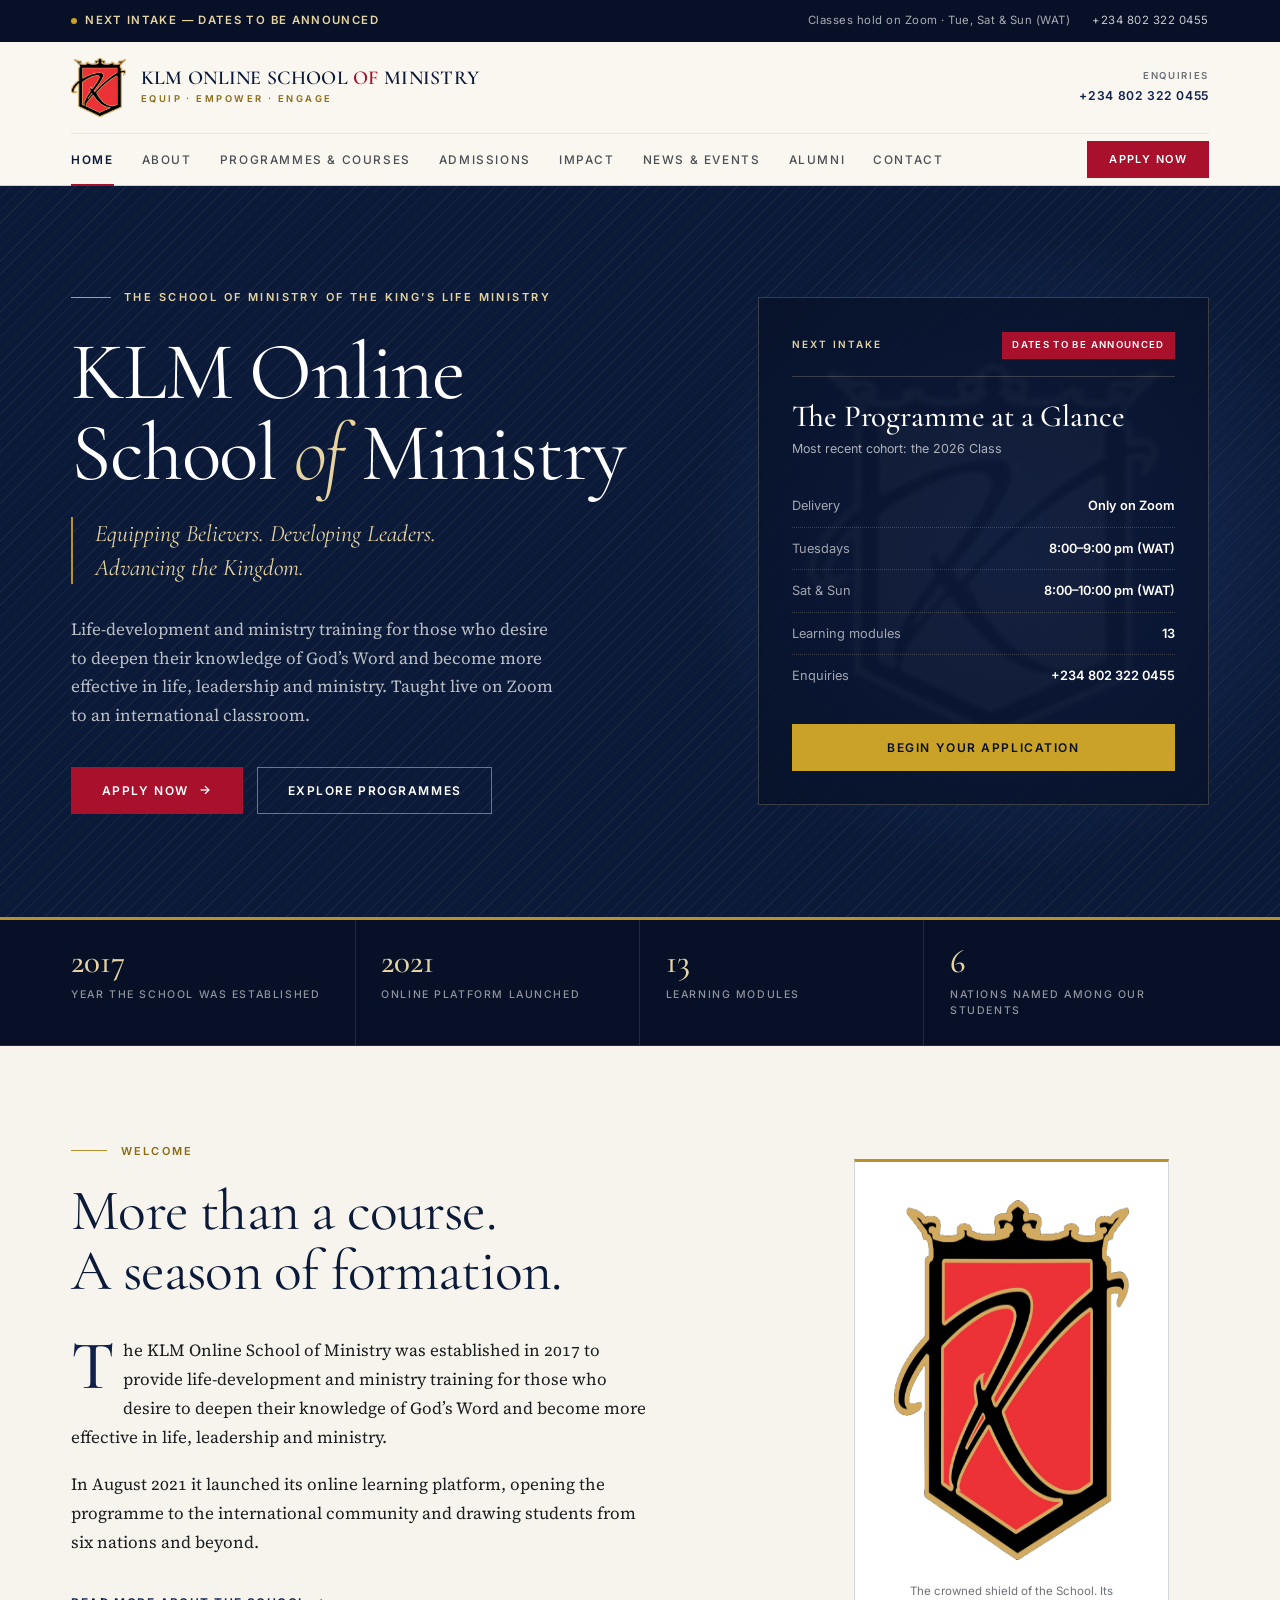
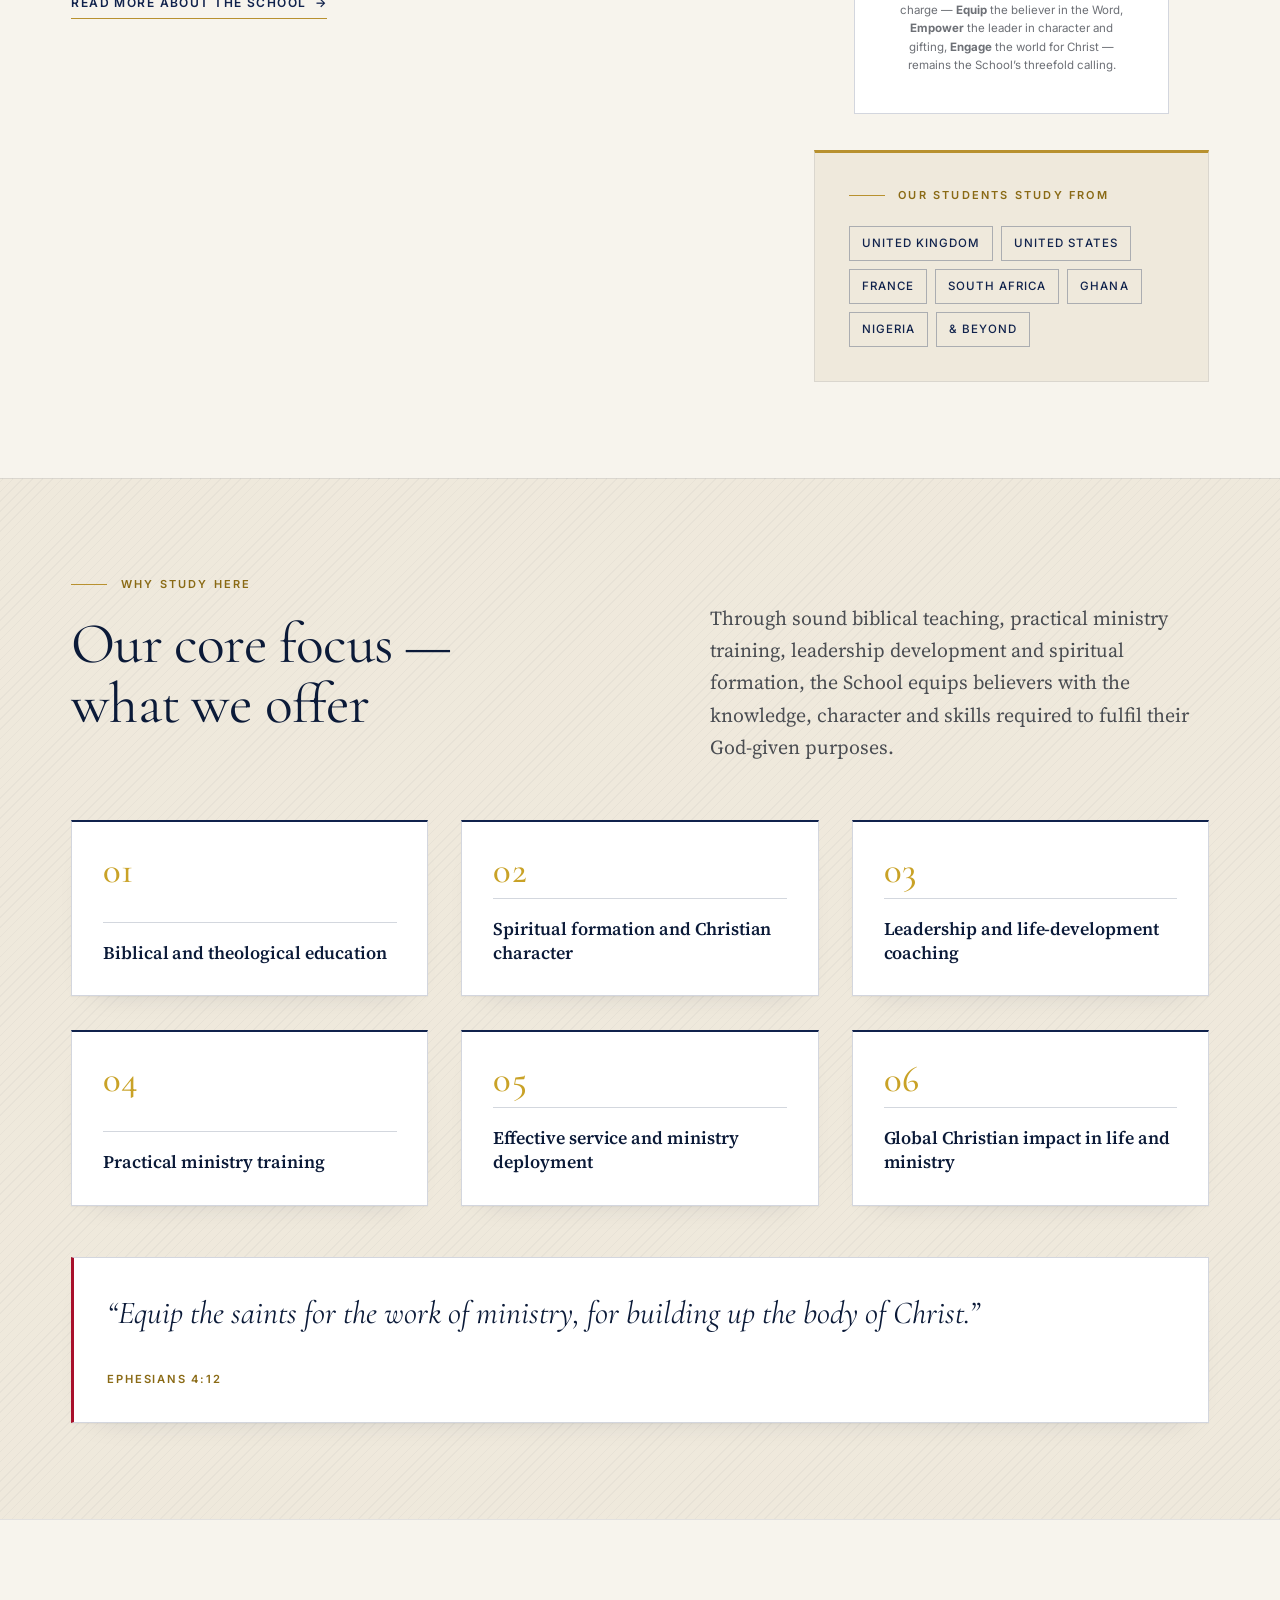
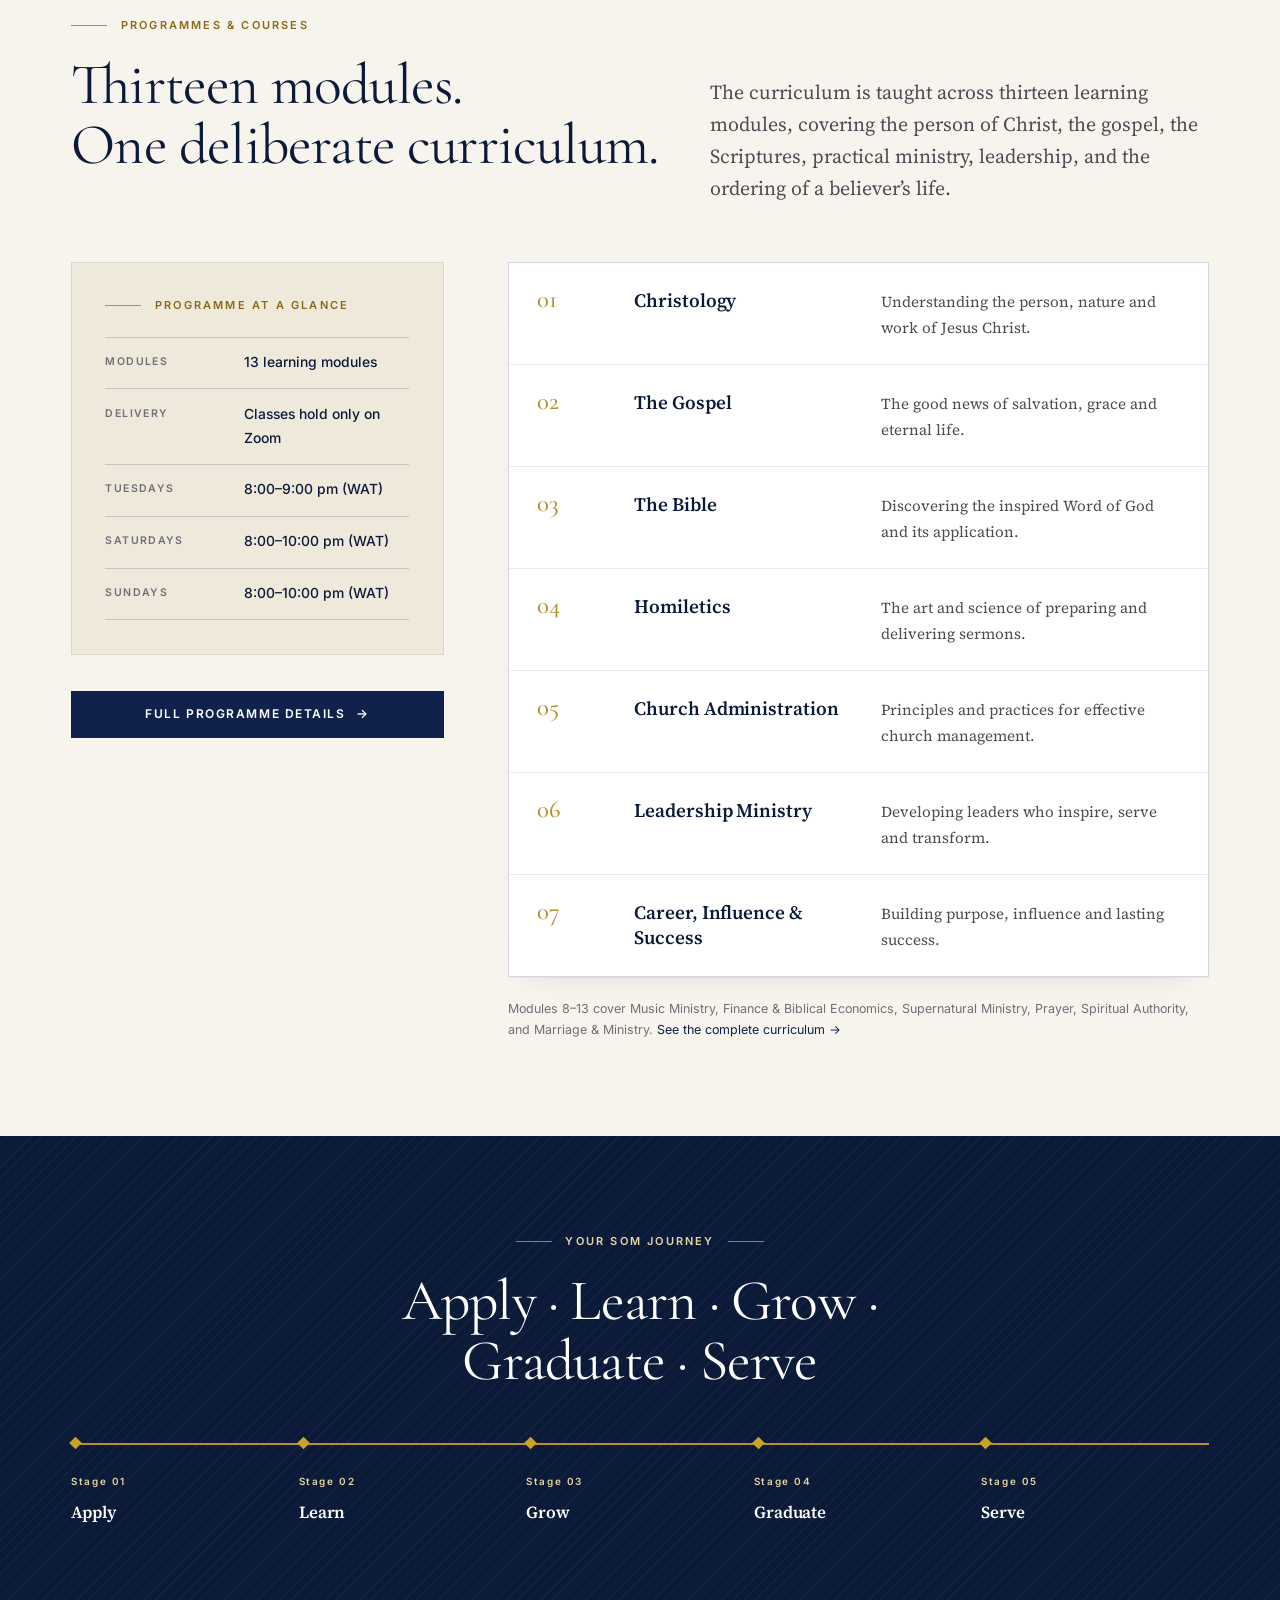
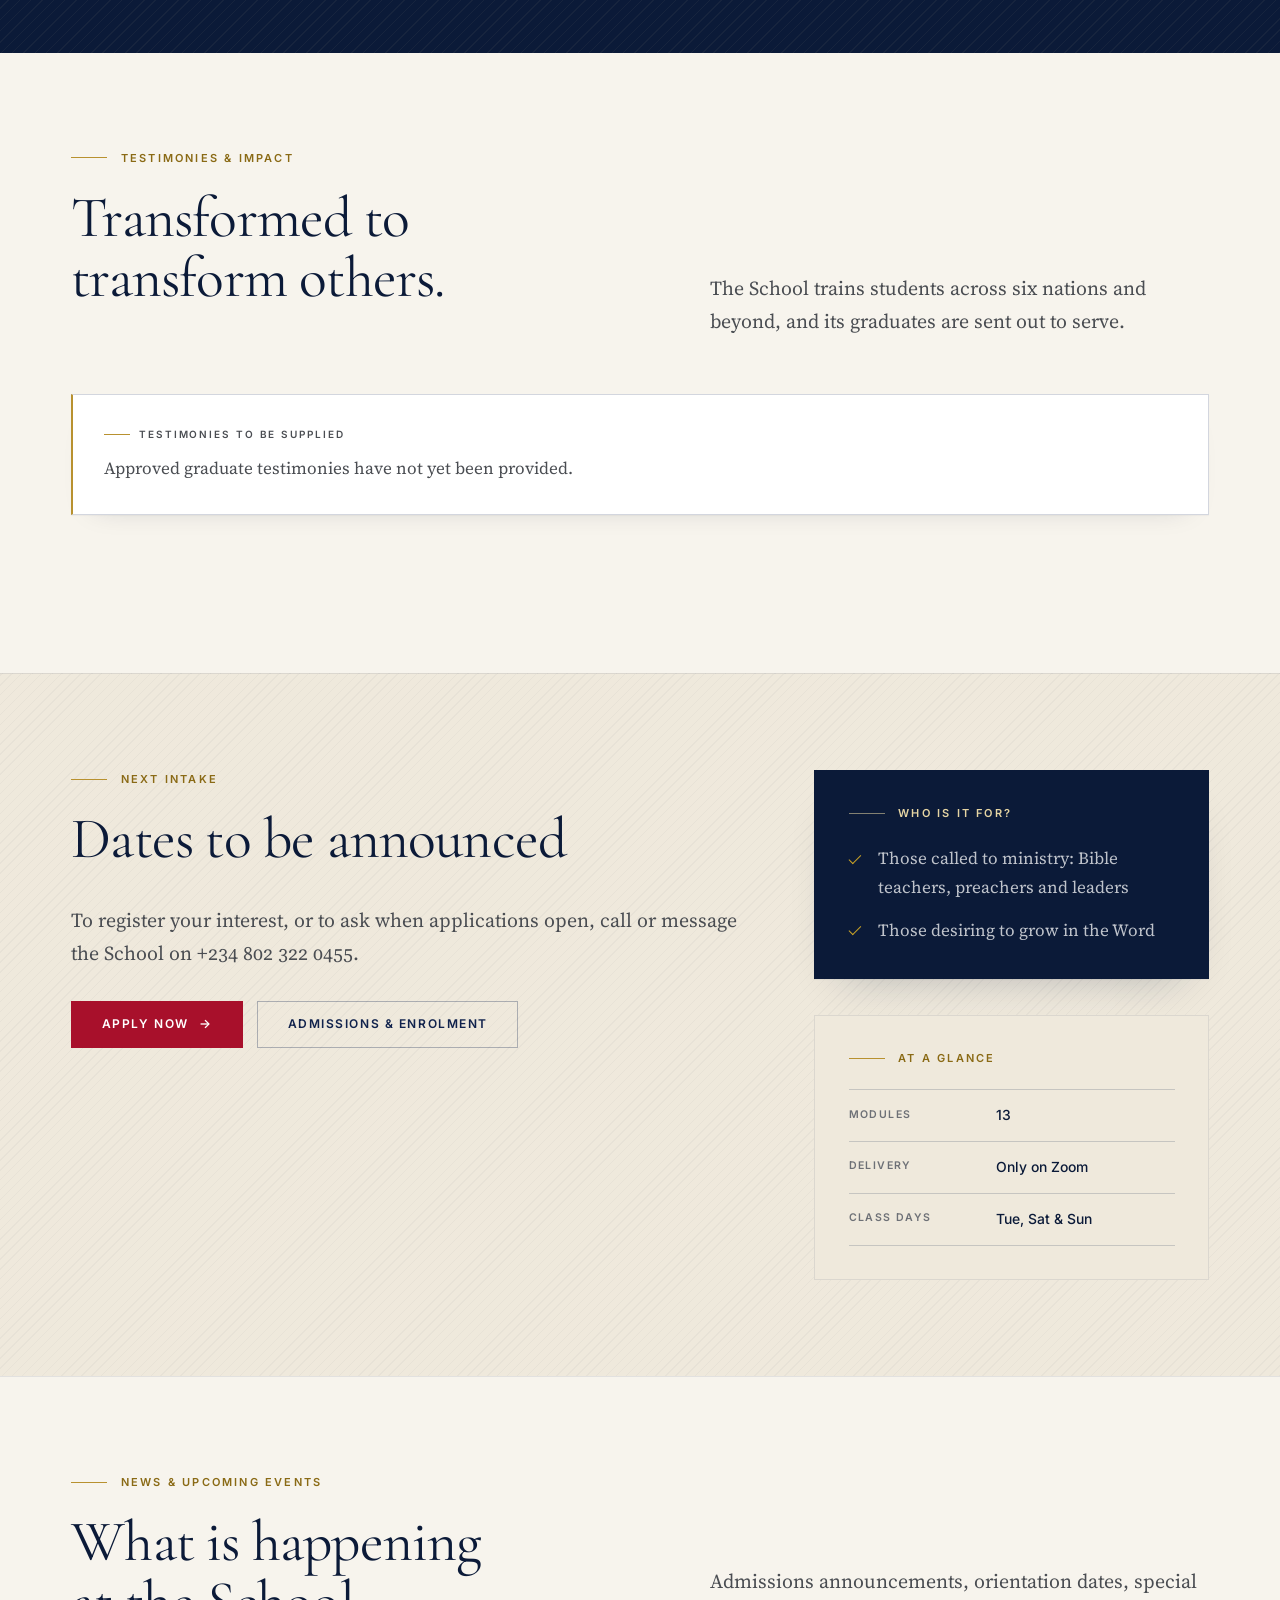
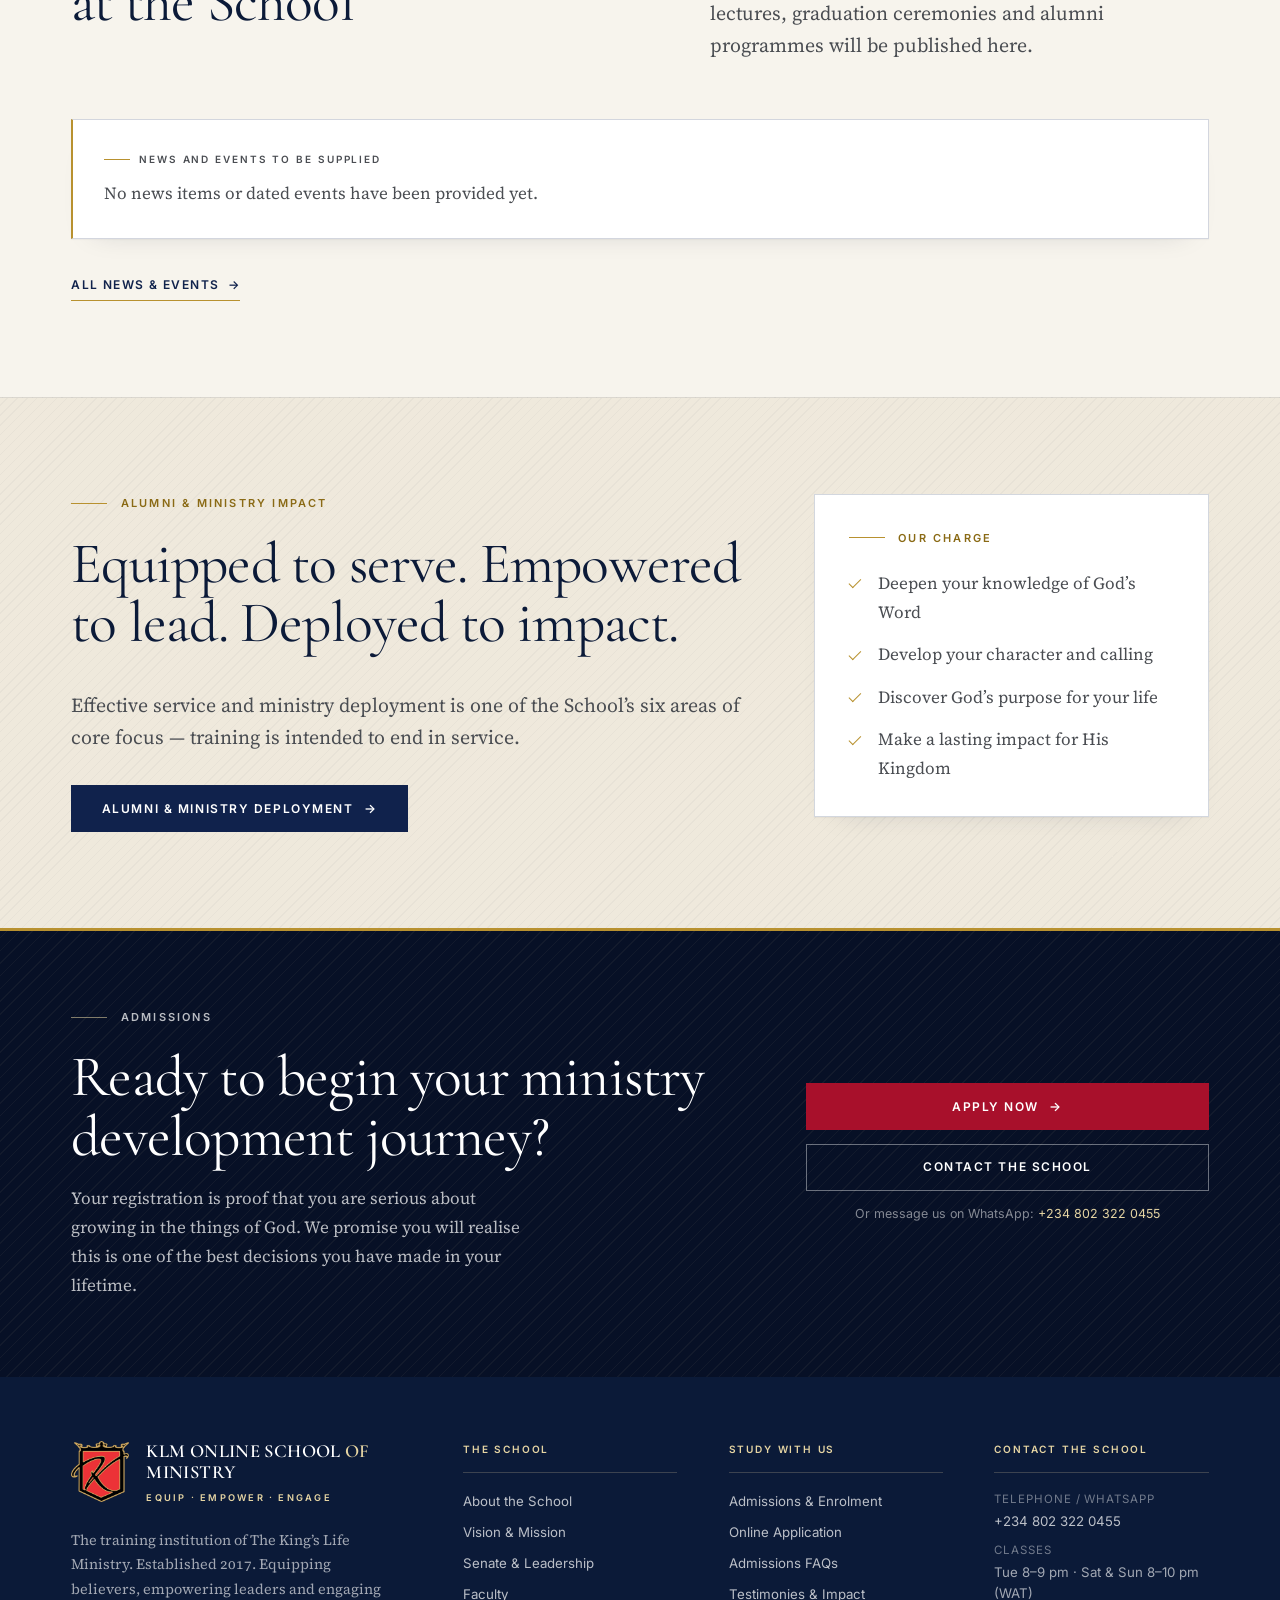
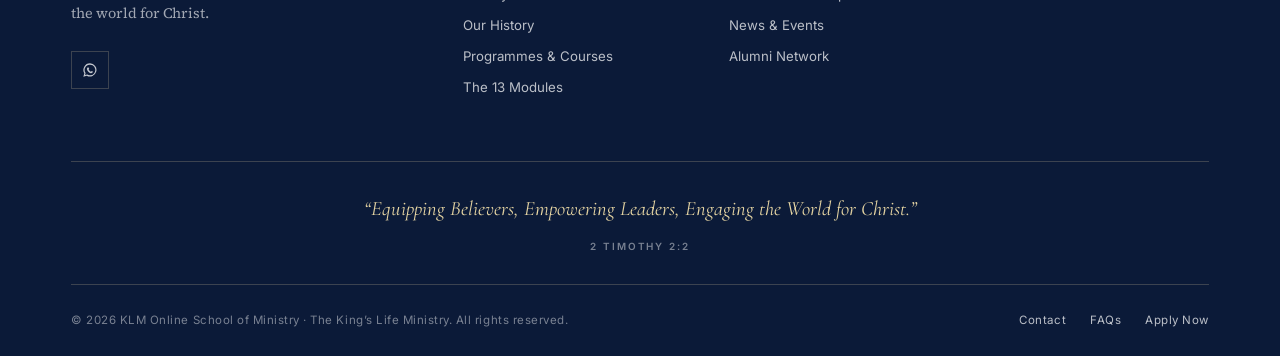
==== index.html @ d1d367b7 "Initial commit of the KLM Online School of Ministry website." ====
<!DOCTYPE html>
<html lang="en" class="no-js">
<head>
<meta charset="utf-8">
<meta name="viewport" content="width=device-width, initial-scale=1">
<title>KLM Online School of Ministry | Equipping Believers. Developing Leaders. Advancing the Kingdom.</title>
<meta name="description" content="The KLM Online School of Ministry was established in 2017 to provide life-development and ministry training for individuals who desire to deepen their knowledge of God's Word and become more effective in life, leadership and ministry. Classes hold only on Zoom.">
<meta name="theme-color" content="#0b1a38">
<link rel="canonical" href="https://onlineschoolofministry.org/">
<meta property="og:type" content="website">
<meta property="og:title" content="KLM Online School of Ministry">
<meta property="og:description" content="Equipping Believers. Developing Leaders. Advancing the Kingdom. Established 2017. Equip &bull; Empower &bull; Engage.">
<meta property="og:image" content="assets/img/crest.png">
<link rel="icon" type="image/png" href="assets/img/crest.png">
<link rel="apple-touch-icon" href="assets/img/crest.png">
<link rel="preconnect" href="https://fonts.googleapis.com">
<link rel="preconnect" href="https://fonts.gstatic.com" crossorigin>
<link href="https://fonts.googleapis.com/css2?family=Cormorant+Garamond:ital,wght@0,400;0,500;0,600;1,300;1,400&family=Inter:wght@400;500;600&family=Source+Serif+4:ital,opsz,wght@0,8..60,300..600;1,8..60,300..600&display=swap" rel="stylesheet">
<link rel="stylesheet" href="assets/css/main.css">
<script type="application/ld+json">
{
  "@context": "https://schema.org",
  "@type": "EducationalOrganization",
  "name": "KLM Online School of Ministry",
  "alternateName": "KLM SOM",
  "foundingDate": "2017",
  "slogan": "Equip \u2022 Empower \u2022 Engage",
  "url": "https://onlineschoolofministry.org/",
  "logo": "https://onlineschoolofministry.org/assets/img/crest.png",
  "parentOrganization": {
    "@type": "Church",
    "name": "The King's Life Ministry"
  },
  "telephone": "+234-802-322-0455",
  "areaServed": ["Nigeria", "United Kingdom", "United States", "France", "South Africa", "Ghana"]
}
</script>
</head>
<body>
<a class="skip-link" href="#main">Skip to main content</a>

<!-- ============================ UTILITY BAR ============================ -->
<div class="utility">
  <div class="shell utility__inner">
    <p class="utility__flag" style="margin:0"><span class="utility__dot" aria-hidden="true"></span> Next intake &mdash; dates to be announced</p>
    <ul class="utility__list utility__list--secondary">
      <li>Classes hold on Zoom &middot; Tue, Sat &amp; Sun (WAT)</li>
      <li><a href="tel:+2348023220455">+234 802 322 0455</a></li>
    </ul>
  </div>
</div>

<!-- ============================== MASTHEAD ============================== -->
<header class="masthead" data-masthead>
  <div class="shell">
    <div class="masthead__top">
      <a class="wordmark" href="index.html">
        <img class="wordmark__crest" src="assets/img/crest.png" alt="Crest of the KLM Online School of Ministry" width="220" height="236">
        <span class="wordmark__text">
          <span class="wordmark__name">KLM Online School <em>of</em> Ministry</span>
          <span class="wordmark__sub">Equip &middot; Empower &middot; Engage</span>
        </span>
      </a>
      <div class="masthead__actions">
        <p class="masthead__phone" style="margin:0">
          <span>Enquiries</span>
          <strong>+234 802 322 0455</strong>
        </p>
        <button class="burger" type="button" data-burger aria-expanded="false" aria-controls="primary-nav" aria-label="Open main menu"><span></span></button>
      </div>
    </div>
    <nav class="nav" id="primary-nav" data-nav aria-label="Main">
      <ul class="nav__list">
        <li><a class="nav__link" href="index.html" aria-current="page">Home</a></li>
        <li><a class="nav__link" href="about.html">About</a></li>
        <li><a class="nav__link" href="programmes.html">Programmes &amp; Courses</a></li>
        <li><a class="nav__link" href="admissions.html">Admissions</a></li>
        <li><a class="nav__link" href="impact.html">Impact</a></li>
        <li><a class="nav__link" href="news.html">News &amp; Events</a></li>
        <li><a class="nav__link" href="alumni.html">Alumni</a></li>
        <li><a class="nav__link" href="contact.html">Contact</a></li>
        <li class="nav__spacer nav__cta"><a class="btn btn--primary btn--sm" href="admissions.html#apply">Apply Now</a></li>
      </ul>
    </nav>
  </div>
</header>

<main id="main">

  <!-- ================================ HERO ================================ -->
  <section class="hero">
    <div class="shell hero__inner">
      <div>
        <p class="hero__kicker">The School of Ministry of The King&rsquo;s Life Ministry</p>
        <h1 class="display-xl">KLM Online<br>School <em>of</em> Ministry</h1>
        <p class="hero__tagline">Equipping Believers. Developing Leaders.<br>Advancing the Kingdom.</p>
        <p class="hero__body">Life-development and ministry training for those who desire to deepen their knowledge of God&rsquo;s Word and become more effective in life, leadership and ministry. Taught live on Zoom to an international classroom.</p>
        <div class="btn-row">
          <a class="btn btn--primary" href="admissions.html#apply">Apply Now <span class="btn__arrow" aria-hidden="true">&rarr;</span></a>
          <a class="btn btn--ghost-light" href="programmes.html">Explore Programmes</a>
        </div>
      </div>

      <aside class="hero__aside">
        <img class="hero__crest" src="assets/img/crest.png" alt="" aria-hidden="true">
        <div class="cohort-card">
          <div class="cohort-card__head">
            <span class="cohort-card__label">Next Intake</span>
            <span class="cohort-card__status">Dates To Be Announced</span>
          </div>
          <h2>The Programme at a Glance</h2>
          <p class="cohort-card__meta">Most recent cohort: the 2026 Class</p>
          <div class="cohort-card__rows">
            <div class="cohort-card__row"><span>Delivery</span><strong>Only on Zoom</strong></div>
            <div class="cohort-card__row"><span>Tuesdays</span><strong>8:00&ndash;9:00 pm (WAT)</strong></div>
            <div class="cohort-card__row"><span>Sat &amp; Sun</span><strong>8:00&ndash;10:00 pm (WAT)</strong></div>
            <div class="cohort-card__row"><span>Learning modules</span><strong>13</strong></div>
            <div class="cohort-card__row"><span>Enquiries</span><strong>+234 802 322 0455</strong></div>
          </div>
          <a class="btn btn--gold btn--wide" href="admissions.html#apply">Begin Your Application</a>
        </div>
      </aside>
    </div>
  </section>

  <!-- ============================= FACT STRIP ============================= -->
  <div class="factstrip">
    <div class="shell factstrip__inner">
      <div class="factstrip__item">
        <span class="factstrip__num">2017</span>
        <span class="factstrip__label">Year the School was established</span>
      </div>
      <div class="factstrip__item">
        <span class="factstrip__num">2021</span>
        <span class="factstrip__label">Online platform launched</span>
      </div>
      <div class="factstrip__item">
        <span class="factstrip__num">13</span>
        <span class="factstrip__label">Learning modules</span>
      </div>
      <div class="factstrip__item">
        <span class="factstrip__num">6</span>
        <span class="factstrip__label">Nations named among our students</span>
      </div>
    </div>
  </div>

  <!-- =============================== WELCOME =============================== -->
  <section class="section section--paper">
    <div class="shell">
      <div class="grid grid--sidebar">
        <div class="reveal">
          <p class="eyebrow">Welcome</p>
          <h2 class="display-lg">More than a course.<br>A season of formation.</h2>
          <div class="prose stack" style="margin-top:1.75rem">
            <p class="dropcap">The KLM Online School of Ministry was established in 2017 to provide life-development and ministry training for those who desire to deepen their knowledge of God&rsquo;s Word and become more effective in life, leadership and ministry.</p>
            <p>In August 2021 it launched its online learning platform, opening the programme to the international community and drawing students from six nations and beyond.</p>
          </div>
          <div class="btn-row" style="margin-top:2.25rem">
            <a class="textlink" href="about.html">Read more about the School <span aria-hidden="true">&rarr;</span></a>
          </div>
        </div>

        <div class="stack-lg reveal" data-reveal-delay="120">
          <figure class="crest-plate">
            <img src="assets/img/crest.png" alt="Crest of the KLM Online School of Ministry: a crowned shield bearing a script letter K." width="336" height="360">
            <figcaption>The crowned shield of the School. Its charge &mdash; <strong>Equip</strong> the believer in the Word, <strong>Empower</strong> the leader in character and gifting, <strong>Engage</strong> the world for Christ &mdash; remains the School&rsquo;s threefold calling.</figcaption>
          </figure>

          <div class="panel panel--ivory panel--accent">
            <p class="eyebrow">Our Students Study From</p>
            <ul class="nations">
              <li>United Kingdom</li>
              <li>United States</li>
              <li>France</li>
              <li>South Africa</li>
              <li>Ghana</li>
              <li>Nigeria</li>
              <li>&amp; Beyond</li>
            </ul>
          </div>
        </div>
      </div>
    </div>
  </section>

  <!-- ================================= WHY ================================= -->
  <section class="section section--ivory-dark engraved">
    <div class="shell">
      <div class="section-head section-head--split reveal">
        <div>
          <p class="eyebrow">Why Study Here</p>
          <h2 class="display-lg">Our core focus &mdash;<br>what we offer</h2>
        </div>
        <p class="lede">Through sound biblical teaching, practical ministry training, leadership development and spiritual formation, the School equips believers with the knowledge, character and skills required to fulfil their God-given purposes.</p>
      </div>

      <div class="grid grid--3 reveal" data-reveal-delay="80">
        <article class="feature">
          <span class="feature__num">01</span>
          <h3>Biblical and theological education</h3>
        </article>
        <article class="feature">
          <span class="feature__num">02</span>
          <h3>Spiritual formation and Christian character</h3>
        </article>
        <article class="feature">
          <span class="feature__num">03</span>
          <h3>Leadership and life-development coaching</h3>
        </article>
        <article class="feature">
          <span class="feature__num">04</span>
          <h3>Practical ministry training</h3>
        </article>
        <article class="feature">
          <span class="feature__num">05</span>
          <h3>Effective service and ministry deployment</h3>
        </article>
        <article class="feature">
          <span class="feature__num">06</span>
          <h3>Global Christian impact in life and ministry</h3>
        </article>
      </div>

      <div class="panel panel--accent-ox reveal" style="margin-top:clamp(2.5rem,4vw,3.5rem)">
        <blockquote class="pullquote" style="border-left:0;padding-left:0">
          <p>&ldquo;Equip the saints for the work of ministry, for building up the body of Christ.&rdquo;</p>
          <footer>Ephesians 4:12</footer>
        </blockquote>
      </div>
    </div>
  </section>

  <!-- ============================== PROGRAMMES ============================== -->
  <section class="section section--paper">
    <div class="shell">
      <div class="section-head section-head--split reveal">
        <div>
          <p class="eyebrow">Programmes &amp; Courses</p>
          <h2 class="display-lg">Thirteen modules.<br>One deliberate curriculum.</h2>
        </div>
        <p class="lede">The curriculum is taught across thirteen learning modules, covering the person of Christ, the gospel, the Scriptures, practical ministry, leadership, and the ordering of a believer&rsquo;s life.</p>
      </div>

      <div class="grid grid--sidebar-left">
        <div class="stack-lg sticky-aside reveal">
          <div class="panel panel--ivory">
            <p class="eyebrow">Programme at a Glance</p>
            <dl class="deflist">
              <div><dt>Modules</dt><dd>13 learning modules</dd></div>
              <div><dt>Delivery</dt><dd>Classes hold only on Zoom</dd></div>
              <div><dt>Tuesdays</dt><dd>8:00&ndash;9:00 pm (WAT)</dd></div>
              <div><dt>Saturdays</dt><dd>8:00&ndash;10:00 pm (WAT)</dd></div>
              <div><dt>Sundays</dt><dd>8:00&ndash;10:00 pm (WAT)</dd></div>
            </dl>
          </div>
          <a class="btn btn--navy btn--wide" href="programmes.html">Full Programme Details <span class="btn__arrow" aria-hidden="true">&rarr;</span></a>
        </div>

        <div class="reveal" data-reveal-delay="100">
          <div class="module-list">
            <article class="module">
              <span class="module__num">01</span>
              <h3 class="module__title">Christology</h3>
              <p class="module__desc">Understanding the person, nature and work of Jesus Christ.</p>
            </article>
            <article class="module">
              <span class="module__num">02</span>
              <h3 class="module__title">The Gospel</h3>
              <p class="module__desc">The good news of salvation, grace and eternal life.</p>
            </article>
            <article class="module">
              <span class="module__num">03</span>
              <h3 class="module__title">The Bible</h3>
              <p class="module__desc">Discovering the inspired Word of God and its application.</p>
            </article>
            <article class="module">
              <span class="module__num">04</span>
              <h3 class="module__title">Homiletics</h3>
              <p class="module__desc">The art and science of preparing and delivering sermons.</p>
            </article>
            <article class="module">
              <span class="module__num">05</span>
              <h3 class="module__title">Church Administration</h3>
              <p class="module__desc">Principles and practices for effective church management.</p>
            </article>
            <article class="module">
              <span class="module__num">06</span>
              <h3 class="module__title">Leadership Ministry</h3>
              <p class="module__desc">Developing leaders who inspire, serve and transform.</p>
            </article>
            <article class="module">
              <span class="module__num">07</span>
              <h3 class="module__title">Career, Influence &amp; Success</h3>
              <p class="module__desc">Building purpose, influence and lasting success.</p>
            </article>
          </div>
          <p class="small-print" style="margin-top:1.35rem">Modules 8&ndash;13 cover Music Ministry, Finance &amp; Biblical Economics, Supernatural Ministry, Prayer, Spiritual Authority, and Marriage &amp; Ministry. <a href="programmes.html">See the complete curriculum &rarr;</a></p>
        </div>
      </div>
    </div>
  </section>

  <!-- =============================== JOURNEY =============================== -->
  <section class="section section--navy engraved--navy">
    <div class="shell">
      <div class="section-head section-head--center reveal">
        <p class="eyebrow eyebrow--center eyebrow--light">Your SOM Journey</p>
        <h2 class="display-lg">Apply &middot; Learn &middot; Grow &middot; Graduate &middot; Serve</h2>
      </div>

      <div class="journey journey--five journey--light reveal" data-reveal-delay="80">
        <div class="journey__step">
          <span class="journey__step-num">Stage 01</span>
          <h3>Apply</h3>
        </div>
        <div class="journey__step">
          <span class="journey__step-num">Stage 02</span>
          <h3>Learn</h3>
        </div>
        <div class="journey__step">
          <span class="journey__step-num">Stage 03</span>
          <h3>Grow</h3>
        </div>
        <div class="journey__step">
          <span class="journey__step-num">Stage 04</span>
          <h3>Graduate</h3>
        </div>
        <div class="journey__step">
          <span class="journey__step-num">Stage 05</span>
          <h3>Serve</h3>
        </div>
      </div>
    </div>
  </section>

  <!-- ============================== TESTIMONIES ============================== -->
  <section class="section section--paper">
    <div class="shell">
      <div class="section-head section-head--split reveal">
        <div>
          <p class="eyebrow">Testimonies &amp; Impact</p>
          <h2 class="display-lg">Transformed to<br>transform others.</h2>
        </div>
        <p class="lede">The School trains students across six nations and beyond, and its graduates are sent out to serve.</p>
      </div>

      <div class="pending reveal" data-reveal-delay="80">
        <p class="pending__label">Testimonies to be supplied</p>
        <p>Approved graduate testimonies have not yet been provided.</p>
      </div>

      <div class="btn-row reveal" style="margin-top:2.25rem">
        <a class="textlink" href="impact.html">Testimonies &amp; Impact <span aria-hidden="true">&rarr;</span></a>
      </div>
    </div>
  </section>

  <!-- ============================ NEXT COHORT ============================ -->
  <section class="section section--ivory-dark engraved" id="next-cohort">
    <div class="shell">
      <div class="grid grid--sidebar">
        <div class="reveal">
          <p class="eyebrow">Next Intake</p>
          <h2 class="display-lg">Dates to be announced</h2>
          <p class="lede" style="margin-top:1.25rem">To register your interest, or to ask when applications open, call or message the School on +234 802 322 0455.</p>

          <div class="btn-row" style="margin-top:2rem">
            <a class="btn btn--primary" href="admissions.html#apply">Apply Now <span class="btn__arrow" aria-hidden="true">&rarr;</span></a>
            <a class="btn btn--outline" href="admissions.html">Admissions &amp; Enrolment</a>
          </div>
        </div>

        <aside class="stack-lg reveal" data-reveal-delay="100">
          <div class="panel panel--navy">
            <p class="eyebrow eyebrow--light">Who Is It For?</p>
            <ul class="ticks ticks--light">
              <li>Those called to ministry: Bible teachers, preachers and leaders</li>
              <li>Those desiring to grow in the Word</li>
            </ul>
          </div>
          <div class="panel panel--ivory">
            <p class="eyebrow">At a Glance</p>
            <dl class="deflist">
              <div><dt>Modules</dt><dd>13</dd></div>
              <div><dt>Delivery</dt><dd>Only on Zoom</dd></div>
              <div><dt>Class days</dt><dd>Tue, Sat &amp; Sun</dd></div>
            </dl>
          </div>
        </aside>
      </div>
    </div>
  </section>

  <!-- ============================ NEWS & EVENTS ============================ -->
  <section class="section section--paper">
    <div class="shell">
      <div class="section-head section-head--split reveal">
        <div>
          <p class="eyebrow">News &amp; Upcoming Events</p>
          <h2 class="display-lg">What is happening<br>at the School</h2>
        </div>
        <p class="lede">Admissions announcements, orientation dates, special lectures, graduation ceremonies and alumni programmes will be published here.</p>
      </div>

      <div class="pending reveal">
        <p class="pending__label">News and events to be supplied</p>
        <p>No news items or dated events have been provided yet.</p>
      </div>

      <div class="btn-row reveal" style="margin-top:2.25rem">
        <a class="textlink" href="news.html">All news &amp; events <span aria-hidden="true">&rarr;</span></a>
      </div>
    </div>
  </section>

  <!-- ============================== ALUMNI ============================== -->
  <section class="section section--ivory-dark engraved">
    <div class="shell">
      <div class="grid grid--sidebar">
        <div class="reveal">
          <p class="eyebrow">Alumni &amp; Ministry Impact</p>
          <h2 class="display-lg">Equipped to serve. Empowered to lead. Deployed to impact.</h2>
          <p class="lede" style="margin-top:1.5rem">Effective service and ministry deployment is one of the School&rsquo;s six areas of core focus &mdash; training is intended to end in service.</p>
          <div class="btn-row" style="margin-top:2rem">
            <a class="btn btn--navy" href="alumni.html">Alumni &amp; Ministry Deployment <span class="btn__arrow" aria-hidden="true">&rarr;</span></a>
          </div>
        </div>
        <aside class="panel reveal" data-reveal-delay="100">
          <p class="eyebrow">Our Charge</p>
          <ul class="ticks">
            <li>Deepen your knowledge of God&rsquo;s Word</li>
            <li>Develop your character and calling</li>
            <li>Discover God&rsquo;s purpose for your life</li>
            <li>Make a lasting impact for His Kingdom</li>
          </ul>
        </aside>
      </div>
    </div>
  </section>

  <!-- ================================ CTA ================================ -->
  <section class="cta">
    <div class="shell cta__inner">
      <div>
        <p class="eyebrow eyebrow--light">Admissions</p>
        <h2 class="display-lg">Ready to begin your ministry development journey?</h2>
        <p>Your registration is proof that you are serious about growing in the things of God. We promise you will realise this is one of the best decisions you have made in your lifetime.</p>
      </div>
      <div class="cta__actions">
        <a class="btn btn--primary btn--wide" href="admissions.html#apply">Apply Now <span class="btn__arrow" aria-hidden="true">&rarr;</span></a>
        <a class="btn btn--ghost-light btn--wide" href="contact.html">Contact the School</a>
        <p class="small-print" style="color:rgba(255,255,255,.5);text-align:center">Or message us on WhatsApp: <a href="https://wa.me/2348023220455" style="color:var(--gold-200)" target="_blank" rel="noopener">+234 802 322 0455</a></p>
      </div>
    </div>
  </section>

</main>

<!-- =============================== FOOTER =============================== -->
<footer class="footer">
  <div class="shell">
    <div class="footer__top">
      <div>
        <div class="footer__brand">
          <img class="footer__crest" src="assets/img/crest.png" alt="" aria-hidden="true">
          <div>
            <div class="footer__brandname">KLM Online School <em style="font-style:normal;color:var(--gold-200)">of</em> Ministry</div>
            <div class="footer__brandsub">Equip &middot; Empower &middot; Engage</div>
          </div>
        </div>
        <p class="footer__blurb">The training institution of The King&rsquo;s Life Ministry. Established 2017. Equipping believers, empowering leaders and engaging the world for Christ.</p>
        <ul class="socials">
          <li><a href="https://wa.me/2348023220455" target="_blank" rel="noopener" aria-label="WhatsApp the School of Ministry"><svg viewBox="0 0 24 24" aria-hidden="true"><path d="M12 2a9.9 9.9 0 00-8.5 15L2 22l5.1-1.4A9.9 9.9 0 1012 2zm0 18a8 8 0 01-4.1-1.1l-.3-.2-3 .8.8-2.9-.2-.3A8 8 0 1112 20zm4.5-5.7c-.2-.1-1.4-.7-1.6-.8-.2-.1-.4-.1-.5.1l-.7.9c-.1.2-.3.2-.5.1a6.5 6.5 0 01-3.2-2.8c-.1-.2 0-.3.1-.5l.6-.7c.1-.2.1-.3 0-.5l-.7-1.7c-.1-.3-.3-.3-.5-.3h-.5c-.2 0-.5.1-.7.3-.7.7-1 1.6-.9 2.5.3 2.4 3.3 5.4 5.7 5.9.9.2 1.8-.1 2.5-.7.2-.2.3-.5.3-.8v-.4c0-.2-.1-.3-.2-.4z"/></svg></a></li>
        </ul>
      </div>

      <div>
        <p class="footer__coltitle">The School</p>
        <ul class="footer__list">
          <li><a href="about.html">About the School</a></li>
          <li><a href="about.html#vision">Vision &amp; Mission</a></li>
          <li><a href="about.html#leadership">Senate &amp; Leadership</a></li>
          <li><a href="about.html#faculty">Faculty</a></li>
          <li><a href="about.html#history">Our History</a></li>
          <li><a href="programmes.html">Programmes &amp; Courses</a></li>
          <li><a href="programmes.html#modules">The 13 Modules</a></li>
        </ul>
      </div>

      <div>
        <p class="footer__coltitle">Study With Us</p>
        <ul class="footer__list">
          <li><a href="admissions.html">Admissions &amp; Enrolment</a></li>
          <li><a href="admissions.html#apply">Online Application</a></li>
          <li><a href="admissions.html#faq">Admissions FAQs</a></li>
          <li><a href="impact.html">Testimonies &amp; Impact</a></li>
          <li><a href="news.html">News &amp; Events</a></li>
          <li><a href="alumni.html">Alumni Network</a></li>
        </ul>
      </div>

      <div>
        <p class="footer__coltitle">Contact the School</p>
        <ul class="footer__list">
          <li><span>Telephone / WhatsApp</span><a href="tel:+2348023220455">+234 802 322 0455</a></li>
          <li><span>Classes</span>Tue 8&ndash;9 pm &middot; Sat &amp; Sun 8&ndash;10 pm (WAT)</li>
        </ul>
      </div>
    </div>

    <div class="footer__scripture">
      <p>&ldquo;Equipping Believers, Empowering Leaders, Engaging the World for Christ.&rdquo;</p>
      <cite>2 Timothy 2:2</cite>
    </div>

    <div class="footer__base">
      <p style="margin:0">&copy; <span data-year>2026</span> KLM Online School of Ministry &middot; The King&rsquo;s Life Ministry. All rights reserved.</p>
      <ul>
        <li><a href="contact.html">Contact</a></li>
        <li><a href="contact.html#faq">FAQs</a></li>
        <li><a href="admissions.html#apply">Apply Now</a></li>
      </ul>
    </div>
  </div>
</footer>

<button class="totop" type="button" data-totop aria-label="Back to top"><span aria-hidden="true">&uarr;</span></button>

<script src="assets/js/main.js" defer></script>
</body>
</html>
---- assets/css/main.css ----
/* ==========================================================================
   KLM Online School of Ministry
   main.css — institutional prospectus design system
   Palette derived from the School crest: navy, gold, oxblood, ivory.
   The crest itself is the crowned red shield with the script letter K.
   ========================================================================== */

/* --------------------------------------------------------------------------
   1. Tokens
   -------------------------------------------------------------------------- */

:root {
  /* Ink & brand */
  --navy-900: #071026;
  --navy-800: #0b1a38;
  --navy-700: #10224c;
  --navy-600: #1b3266;
  --navy-400: #4a5f8c;
  --gold-600: #8a6a15;
  --gold-500: #b8912f;
  --gold-400: #c9a227;
  --gold-200: #e6d5a3;
  --ox-700: #8d0e24;
  --ox-600: #a8102b;
  --ox-500: #c8102e;

  /* Surfaces
     Three tiers carry the light half of the site, so that a card is never the
     same colour as the ground it sits on:
       --paper        raised stock (cards, panels, inputs)
       --paper-ground warm ground for light sections
       --ivory-dark   deeper ground for alternating sections and inset panels */
  --ivory: #faf7f1;
  --paper-ground: #f7f4ed;
  --ivory-dark: #efe9dc;
  --paper: #ffffff;
  --ink: #1b1d1f;
  --ink-soft: #4a4d52;
  --muted: #6d7076;

  /* Lines */
  --line: rgba(16, 34, 76, 0.18);
  --line-soft: rgba(16, 34, 76, 0.09);
  --line-strong: rgba(16, 34, 76, 0.3);
  --line-onnavy: rgba(230, 213, 163, 0.22);
  --line-onnavy-soft: rgba(255, 255, 255, 0.1);

  /* Elevation. Kept shallow: the card should read as a sheet laid on the
     ground, not as a floating web widget. */
  --shadow-card: 0 1px 1px rgba(11, 26, 56, 0.03),
    0 14px 30px -24px rgba(11, 26, 56, 0.22);
  --shadow-card-raised: 0 1px 1px rgba(11, 26, 56, 0.04),
    0 22px 44px -28px rgba(11, 26, 56, 0.3);

  /* Type
     Cormorant is a display cut: fine hairlines and a small x-height, which is
     what gives the large headings their air. Below roughly 1.5rem those same
     traits read as thin and undersized, so subheads at text sizes take
     --display-text instead, which holds its colour at 17-21px. Caps-set brand
     type keeps Cormorant at any size, having no x-height to lose. */
  --display: "Cormorant Garamond", "Times New Roman", Times, serif;
  --display-text: "Source Serif 4", Georgia, "Times New Roman", serif;
  --serif: "Source Serif 4", Georgia, "Times New Roman", serif;
  --sans: "Inter", -apple-system, BlinkMacSystemFont, "Segoe UI", Arial, sans-serif;

  /* Metrics */
  --shell: 1240px;
  --shell-narrow: 900px;
  --gutter: clamp(1.15rem, 4vw, 3.25rem);
  --section: clamp(4rem, 7.5vw, 7.5rem);
  --rule: 1px;

  /* One inset for every card face, so a roster cell, a feature and a panel all
     hold their content on the same margin. */
  --card-pad: clamp(1.5rem, 2.4vw, 2.1rem);
}

/* --------------------------------------------------------------------------
   2. Reset & base
   -------------------------------------------------------------------------- */

*,
*::before,
*::after {
  box-sizing: border-box;
}

html {
  -webkit-text-size-adjust: 100%;
  scroll-behavior: smooth;
  scroll-padding-top: 7.5rem;
}

body {
  margin: 0;
  background: var(--ivory);
  color: var(--ink);
  font-family: var(--serif);
  font-size: 1.0625rem;
  line-height: 1.7;
  font-feature-settings: "kern" 1, "liga" 1, "onum" 1;
  -webkit-font-smoothing: antialiased;
  text-rendering: optimizeLegibility;
  overflow-x: hidden;
}

img,
svg,
picture {
  max-width: 100%;
  display: block;
}

a {
  color: var(--navy-700);
  text-decoration: none;
  text-underline-offset: 0.22em;
  text-decoration-thickness: 1px;
}

a:hover {
  color: var(--ox-600);
}

p {
  margin: 0 0 1.1em;
}

p:last-child {
  margin-bottom: 0;
}

hr {
  border: 0;
  border-top: var(--rule) solid var(--line);
  margin: 2.5rem 0;
}

::selection {
  background: var(--navy-700);
  color: var(--ivory);
}

:focus-visible {
  outline: 2px solid var(--gold-500);
  outline-offset: 3px;
}

.skip-link {
  position: absolute;
  top: -100px;
  left: 1rem;
  z-index: 200;
  background: var(--navy-700);
  color: #fff;
  padding: 0.7rem 1.2rem;
  font-family: var(--sans);
  font-size: 0.75rem;
  letter-spacing: 0.14em;
  text-transform: uppercase;
}

.skip-link:focus {
  top: 1rem;
  color: #fff;
}

.sr-only {
  position: absolute;
  width: 1px;
  height: 1px;
  padding: 0;
  margin: -1px;
  overflow: hidden;
  clip: rect(0 0 0 0);
  white-space: nowrap;
  border: 0;
}

/* --------------------------------------------------------------------------
   3. Typography
   -------------------------------------------------------------------------- */

h1,
h2,
h3,
h4,
h5 {
  font-family: var(--display);
  font-weight: 500;
  color: var(--navy-800);
  margin: 0 0 0.6em;
  letter-spacing: -0.005em;
  line-height: 1.08;
}

.display-xl {
  font-size: clamp(2.9rem, 6.4vw, 5.35rem);
  font-weight: 400;
  line-height: 0.98;
  letter-spacing: -0.018em;
}

.display-lg {
  font-size: clamp(2.3rem, 4.6vw, 3.6rem);
  font-weight: 400;
  line-height: 1.04;
  letter-spacing: -0.014em;
}

.display-md {
  font-size: clamp(1.85rem, 3.1vw, 2.7rem);
  font-weight: 500;
  line-height: 1.1;
}

.display-sm {
  font-size: clamp(1.4rem, 2.1vw, 1.85rem);
  font-weight: 600;
  line-height: 1.18;
}

.title-xs {
  font-family: var(--sans);
  font-size: 0.8rem;
  font-weight: 600;
  letter-spacing: 0.13em;
  text-transform: uppercase;
  color: var(--navy-700);
  line-height: 1.4;
}

.eyebrow {
  display: flex;
  align-items: center;
  gap: 0.85rem;
  font-family: var(--sans);
  font-size: 0.6875rem;
  font-weight: 600;
  letter-spacing: 0.2em;
  text-transform: uppercase;
  color: var(--gold-600);
  margin: 0 0 1.35rem;
}

.eyebrow::before {
  content: "";
  width: 2.25rem;
  height: 1px;
  background: var(--gold-500);
  flex: none;
}

.eyebrow--center {
  justify-content: center;
}

.eyebrow--center::after {
  content: "";
  width: 2.25rem;
  height: 1px;
  background: var(--gold-500);
  flex: none;
}

.eyebrow--light {
  color: var(--gold-200);
}

.eyebrow--light::before,
.eyebrow--light::after {
  background: rgba(230, 213, 163, 0.55);
}

.lede {
  font-size: clamp(1.1rem, 1.55vw, 1.28rem);
  line-height: 1.62;
  color: var(--ink-soft);
}

.prose {
  max-width: 64ch;
}

.prose--wide {
  max-width: 74ch;
}

.dropcap::first-letter {
  float: left;
  font-family: var(--display);
  font-size: 4.05em;
  line-height: 0.78;
  font-weight: 500;
  color: var(--navy-700);
  padding: 0.06em 0.12em 0 0;
}

.small-print {
  font-family: var(--sans);
  font-size: 0.78rem;
  line-height: 1.65;
  color: var(--muted);
}

.scripture {
  font-family: var(--display);
  font-size: clamp(1.25rem, 2.1vw, 1.7rem);
  font-style: italic;
  font-weight: 400;
  line-height: 1.4;
  color: var(--navy-700);
}

.scripture cite {
  display: block;
  margin-top: 0.9rem;
  font-family: var(--sans);
  font-style: normal;
  font-size: 0.6875rem;
  font-weight: 600;
  letter-spacing: 0.19em;
  text-transform: uppercase;
  color: var(--gold-600);
}

.text-center {
  text-align: center;
}

.mark {
  color: var(--ox-600);
}

/* --------------------------------------------------------------------------
   4. Layout primitives
   -------------------------------------------------------------------------- */

.shell {
  width: 100%;
  max-width: var(--shell);
  margin-inline: auto;
  padding-inline: var(--gutter);
}

.shell--narrow {
  max-width: var(--shell-narrow);
}

.section {
  padding-block: var(--section);
  position: relative;
}

.section--tight {
  padding-block: clamp(2.75rem, 5vw, 4.5rem);
}

.section--paper {
  background: var(--paper-ground);
}

.section--ivory-dark {
  background: var(--ivory-dark);
}

/* Light sections meet each other on a hairline rather than a colour change
   alone, which keeps the divisions crisp where two warm tones sit adjacent. */
.section--paper + .section--paper,
.section--paper + .section--ivory-dark,
.section--ivory-dark + .section--paper,
.section--ivory-dark + .section--ivory-dark {
  border-top: var(--rule) solid var(--line-soft);
}

.section--navy {
  background: var(--navy-800);
  color: rgba(255, 255, 255, 0.82);
}

.section--navy h2,
.section--navy h3,
.section--navy h4 {
  color: #fff;
}

.section--navy .lede {
  color: rgba(255, 255, 255, 0.74);
}

.section--navy .scripture {
  color: var(--gold-200);
}

.section--rule-top {
  border-top: var(--rule) solid var(--line);
}

.engraved {
  background-image: repeating-linear-gradient(
    -45deg,
    rgba(16, 34, 76, 0.035) 0 1px,
    transparent 1px 7px
  );
}

.engraved--navy {
  background-image: repeating-linear-gradient(
    -45deg,
    rgba(230, 213, 163, 0.05) 0 1px,
    transparent 1px 8px
  );
}

.section-head {
  margin-bottom: clamp(2.25rem, 4vw, 3.5rem);
}

.section-head--split {
  display: grid;
  grid-template-columns: minmax(0, 1fr) minmax(0, 0.85fr);
  gap: clamp(1.5rem, 4vw, 4rem);
  align-items: end;
}

.section-head--split > *:last-child {
  padding-bottom: 0.4rem;
}

.section-head--center {
  text-align: center;
  max-width: 62ch;
  margin-inline: auto;
}

.grid {
  display: grid;
  gap: clamp(1.35rem, 2.6vw, 2.5rem);
}

.grid--2 {
  grid-template-columns: repeat(2, minmax(0, 1fr));
}

.grid--3 {
  grid-template-columns: repeat(3, minmax(0, 1fr));
}

.grid--4 {
  grid-template-columns: repeat(4, minmax(0, 1fr));
}

.grid--sidebar {
  grid-template-columns: minmax(0, 1.55fr) minmax(0, 0.9fr);
  gap: clamp(2rem, 5vw, 4.5rem);
  align-items: start;
}

.grid--sidebar-left {
  grid-template-columns: minmax(0, 0.85fr) minmax(0, 1.6fr);
  gap: clamp(2rem, 5vw, 4.5rem);
  align-items: start;
}

.stack > * + * {
  margin-top: 1.15rem;
}

.stack-lg > * + * {
  margin-top: 2.25rem;
}

/* Holds a short aside alongside a long list so the column does not leave a
   large well of empty ground below it. */
.sticky-aside {
  position: sticky;
  top: 8.5rem;
}

@media (max-width: 900px) {
  .sticky-aside {
    position: static;
  }
}

.divider {
  height: 1px;
  background: var(--line);
  border: 0;
  margin: 0;
}

.divider--gold {
  width: 3rem;
  height: 2px;
  background: var(--gold-500);
  margin: 0;
}

/* --------------------------------------------------------------------------
   5. Buttons
   -------------------------------------------------------------------------- */

.btn {
  display: inline-flex;
  align-items: center;
  justify-content: center;
  gap: 0.65rem;
  font-family: var(--sans);
  font-size: 0.75rem;
  font-weight: 600;
  letter-spacing: 0.13em;
  text-transform: uppercase;
  padding: 1.02rem 1.85rem;
  border: 1px solid transparent;
  background: none;
  cursor: pointer;
  transition: background-color 0.22s ease, color 0.22s ease, border-color 0.22s ease;
  line-height: 1;
  text-align: center;
}

.btn__arrow {
  font-size: 1.05em;
  line-height: 1;
  transition: transform 0.22s ease;
}

.btn:hover .btn__arrow {
  transform: translateX(3px);
}

.btn--primary {
  background: var(--ox-600);
  color: #fff;
  border-color: var(--ox-600);
}

.btn--primary:hover {
  background: var(--ox-700);
  border-color: var(--ox-700);
  color: #fff;
}

.btn--navy {
  background: var(--navy-700);
  color: #fff;
  border-color: var(--navy-700);
}

.btn--navy:hover {
  background: var(--navy-900);
  border-color: var(--navy-900);
  color: #fff;
}

.btn--outline {
  border-color: var(--line-strong);
  color: var(--navy-700);
}

.btn--outline:hover {
  border-color: var(--navy-700);
  background: var(--navy-700);
  color: #fff;
}

.btn--ghost-light {
  border-color: rgba(255, 255, 255, 0.4);
  color: #fff;
}

.btn--ghost-light:hover {
  background: #fff;
  border-color: #fff;
  color: var(--navy-800);
}

.btn--gold {
  background: var(--gold-400);
  color: var(--navy-900);
  border-color: var(--gold-400);
}

.btn--gold:hover {
  background: var(--gold-200);
  border-color: var(--gold-200);
  color: var(--navy-900);
}

.btn--wide {
  width: 100%;
}

.btn--sm {
  padding: 0.75rem 1.3rem;
  font-size: 0.6875rem;
}

.btn-row {
  display: flex;
  flex-wrap: wrap;
  gap: 0.85rem;
}

.textlink {
  font-family: var(--sans);
  font-size: 0.75rem;
  font-weight: 600;
  letter-spacing: 0.12em;
  text-transform: uppercase;
  color: var(--navy-700);
  display: inline-flex;
  align-items: center;
  gap: 0.5rem;
  border-bottom: 1px solid var(--gold-500);
  padding-bottom: 0.28rem;
  transition: color 0.2s ease, border-color 0.2s ease;
}

.textlink:hover {
  color: var(--ox-600);
  border-color: var(--ox-600);
}

.textlink--light {
  color: var(--gold-200);
  border-color: rgba(230, 213, 163, 0.5);
}

.textlink--light:hover {
  color: #fff;
  border-color: #fff;
}

/* --------------------------------------------------------------------------
   6. Masthead
   -------------------------------------------------------------------------- */

.utility {
  background: var(--navy-900);
  color: rgba(255, 255, 255, 0.66);
  font-family: var(--sans);
  font-size: 0.71rem;
  letter-spacing: 0.045em;
}

.utility__inner {
  display: flex;
  align-items: center;
  justify-content: space-between;
  gap: 1.5rem;
  min-height: 2.6rem;
  padding-block: 0.4rem;
}

.utility__list {
  display: flex;
  align-items: center;
  gap: 1.35rem;
  margin: 0;
  padding: 0;
  list-style: none;
  flex-wrap: wrap;
}

.utility a {
  color: rgba(255, 255, 255, 0.78);
}

.utility a:hover {
  color: var(--gold-200);
}

.utility__flag {
  color: var(--gold-200);
  font-weight: 600;
  letter-spacing: 0.12em;
  text-transform: uppercase;
  display: inline-flex;
  align-items: center;
  gap: 0.5rem;
}

.utility__dot {
  width: 6px;
  height: 6px;
  background: var(--gold-400);
  border-radius: 50%;
  flex: none;
  animation: pulse 2.6s ease-in-out infinite;
}

@keyframes pulse {
  0%,
  100% {
    opacity: 1;
  }
  50% {
    opacity: 0.35;
  }
}

.masthead {
  position: sticky;
  top: 0;
  z-index: 100;
  background: var(--ivory);
  border-bottom: var(--rule) solid var(--line);
  transition: box-shadow 0.25s ease, background-color 0.25s ease;
}

.masthead.is-stuck {
  background: rgba(250, 247, 241, 0.97);
  backdrop-filter: saturate(140%) blur(8px);
  box-shadow: 0 1px 0 var(--line), 0 12px 28px -22px rgba(7, 16, 38, 0.5);
}

.masthead__top {
  display: flex;
  align-items: center;
  justify-content: space-between;
  gap: 1.5rem;
  padding-block: 1.05rem;
  transition: padding 0.25s ease;
}

.masthead.is-stuck .masthead__top {
  padding-block: 0.6rem;
}

.wordmark {
  display: flex;
  align-items: center;
  gap: 0.95rem;
  color: var(--navy-800);
}

.wordmark:hover {
  color: var(--navy-800);
}

.wordmark__crest {
  width: 3.4rem;
  height: auto;
  flex: none;
  transition: width 0.25s ease;
}

.masthead.is-stuck .wordmark__crest {
  width: 2.7rem;
}

.wordmark__text {
  display: flex;
  flex-direction: column;
  gap: 0.16rem;
}

.wordmark__name {
  font-family: var(--display);
  font-size: 1.235rem;
  font-weight: 600;
  letter-spacing: 0.015em;
  line-height: 1.05;
  text-transform: uppercase;
  color: var(--navy-800);
}

.wordmark__name em {
  font-style: normal;
  color: var(--ox-600);
}

.wordmark__sub {
  font-family: var(--sans);
  font-size: 0.5875rem;
  font-weight: 600;
  letter-spacing: 0.26em;
  text-transform: uppercase;
  color: var(--gold-600);
}

.masthead__actions {
  display: flex;
  align-items: center;
  gap: 1.4rem;
}

.masthead__phone {
  font-family: var(--sans);
  font-size: 0.76rem;
  letter-spacing: 0.05em;
  color: var(--ink-soft);
  display: flex;
  flex-direction: column;
  gap: 0.1rem;
  text-align: right;
}

.masthead__phone span {
  font-size: 0.6rem;
  font-weight: 600;
  letter-spacing: 0.17em;
  text-transform: uppercase;
  color: var(--muted);
}

.masthead__phone strong {
  font-weight: 600;
  color: var(--navy-700);
}

.nav {
  border-top: var(--rule) solid var(--line-soft);
}

.nav__list {
  display: flex;
  align-items: stretch;
  gap: clamp(0.4rem, 2.2vw, 2.05rem);
  margin: 0;
  padding: 0;
  list-style: none;
}

.nav__link {
  display: flex;
  align-items: center;
  font-family: var(--sans);
  font-size: 0.7375rem;
  font-weight: 500;
  letter-spacing: 0.135em;
  text-transform: uppercase;
  color: var(--ink-soft);
  padding: 0.95rem 0;
  position: relative;
  white-space: nowrap;
  transition: color 0.2s ease;
}

.nav__link::after {
  content: "";
  position: absolute;
  left: 0;
  right: 0;
  bottom: -1px;
  height: 2px;
  background: var(--ox-600);
  transform: scaleX(0);
  transform-origin: left;
  transition: transform 0.24s ease;
}

.nav__link:hover {
  color: var(--navy-800);
}

.nav__link:hover::after,
.nav__link[aria-current="page"]::after {
  transform: scaleX(1);
}

.nav__link[aria-current="page"] {
  color: var(--navy-800);
  font-weight: 600;
}

.nav__spacer {
  margin-left: auto;
}

.nav__cta {
  align-self: center;
}

.burger {
  display: none;
  width: 2.85rem;
  height: 2.85rem;
  border: 1px solid var(--line-strong);
  background: none;
  cursor: pointer;
  position: relative;
  flex: none;
}

.burger span,
.burger span::before,
.burger span::after {
  position: absolute;
  left: 50%;
  width: 1.25rem;
  height: 1.5px;
  background: var(--navy-800);
  transform: translateX(-50%);
  transition: transform 0.24s ease, opacity 0.18s ease;
}

.burger span {
  top: 50%;
  margin-top: -0.75px;
}

.burger span::before,
.burger span::after {
  content: "";
  left: 0;
  transform: none;
}

.burger span::before {
  top: -6px;
}

.burger span::after {
  top: 6px;
}

.burger[aria-expanded="true"] span {
  background: transparent;
}

.burger[aria-expanded="true"] span::before {
  transform: translateY(6px) rotate(45deg);
}

.burger[aria-expanded="true"] span::after {
  transform: translateY(-6px) rotate(-45deg);
}

/* --------------------------------------------------------------------------
   7. Hero
   -------------------------------------------------------------------------- */

.hero {
  position: relative;
  background: var(--navy-800);
  color: rgba(255, 255, 255, 0.8);
  overflow: hidden;
  border-bottom: 3px solid var(--gold-500);
}

.hero::before {
  content: "";
  position: absolute;
  inset: 0;
  background-image: repeating-linear-gradient(
    -45deg,
    rgba(230, 213, 163, 0.055) 0 1px,
    transparent 1px 9px
  );
  pointer-events: none;
}

.hero::after {
  content: "";
  position: absolute;
  top: 50%;
  right: -8%;
  width: 46rem;
  height: 46rem;
  transform: translateY(-50%);
  background: radial-gradient(circle at center, rgba(27, 50, 102, 0.85) 0%, transparent 62%);
  pointer-events: none;
}

.hero__inner {
  position: relative;
  z-index: 2;
  display: grid;
  grid-template-columns: minmax(0, 1.15fr) minmax(0, 0.85fr);
  gap: clamp(2.5rem, 6vw, 5.5rem);
  align-items: center;
  padding-block: clamp(3.5rem, 8vw, 7rem);
}

.hero__kicker {
  font-family: var(--sans);
  font-size: 0.6875rem;
  font-weight: 600;
  letter-spacing: 0.22em;
  text-transform: uppercase;
  color: var(--gold-200);
  display: flex;
  align-items: center;
  gap: 0.8rem;
  margin-bottom: 1.6rem;
}

.hero__kicker::before {
  content: "";
  width: 2.5rem;
  height: 1px;
  background: var(--gold-400);
}

.hero h1 {
  color: #fff;
  margin-bottom: 1.5rem;
}

.hero h1 em {
  font-style: italic;
  font-weight: 300;
  color: var(--gold-200);
}

.hero__tagline {
  font-family: var(--display);
  font-size: clamp(1.15rem, 1.85vw, 1.55rem);
  font-style: italic;
  font-weight: 400;
  color: var(--gold-200);
  padding-left: 1.35rem;
  border-left: 2px solid var(--gold-500);
  margin-bottom: 1.9rem;
  line-height: 1.42;
}

.hero__body {
  max-width: 54ch;
  color: rgba(255, 255, 255, 0.72);
  margin-bottom: 2.3rem;
}

.hero__aside {
  position: relative;
}

.hero__crest {
  position: absolute;
  inset: 0;
  margin: auto;
  width: 78%;
  opacity: 0.09;
  filter: grayscale(1) brightness(2.6) contrast(0.85);
  pointer-events: none;
}

/* Cohort card */
.cohort-card {
  position: relative;
  background: rgba(7, 16, 38, 0.62);
  border: 1px solid var(--line-onnavy);
  padding: clamp(1.6rem, 2.6vw, 2.3rem);
  backdrop-filter: blur(2px);
}

.cohort-card__head {
  display: flex;
  align-items: baseline;
  justify-content: space-between;
  gap: 1rem;
  padding-bottom: 1.1rem;
  border-bottom: 1px solid var(--line-onnavy);
  margin-bottom: 1.4rem;
}

.cohort-card__label {
  font-family: var(--sans);
  font-size: 0.625rem;
  font-weight: 600;
  letter-spacing: 0.2em;
  text-transform: uppercase;
  color: var(--gold-200);
}

.cohort-card__status {
  font-family: var(--sans);
  font-size: 0.6rem;
  font-weight: 600;
  letter-spacing: 0.14em;
  text-transform: uppercase;
  color: #fff;
  background: var(--ox-600);
  padding: 0.34rem 0.62rem;
}

.cohort-card h2 {
  font-size: clamp(1.6rem, 2.4vw, 2.05rem);
  color: #fff;
  margin-bottom: 0.35rem;
}

.cohort-card__meta {
  font-family: var(--sans);
  font-size: 0.78rem;
  color: rgba(255, 255, 255, 0.66);
  margin-bottom: 1.6rem;
}

.countdown {
  display: grid;
  grid-template-columns: repeat(4, 1fr);
  border-top: 1px solid var(--line-onnavy);
  border-bottom: 1px solid var(--line-onnavy);
}

.countdown__cell {
  padding: 1rem 0.3rem;
  text-align: center;
  border-right: 1px solid var(--line-onnavy-soft);
}

.countdown__cell:last-child {
  border-right: 0;
}

.countdown__num {
  display: block;
  font-family: var(--display);
  font-size: clamp(1.7rem, 3vw, 2.35rem);
  font-weight: 500;
  line-height: 1;
  color: var(--gold-200);
  font-variant-numeric: tabular-nums lining-nums;
}

.countdown__unit {
  display: block;
  margin-top: 0.4rem;
  font-family: var(--sans);
  font-size: 0.575rem;
  font-weight: 600;
  letter-spacing: 0.17em;
  text-transform: uppercase;
  color: rgba(255, 255, 255, 0.5);
}

.cohort-card__rows {
  margin: 1.5rem 0 1.7rem;
  font-family: var(--sans);
  font-size: 0.8rem;
}

.cohort-card__row {
  display: flex;
  justify-content: space-between;
  gap: 1rem;
  padding: 0.62rem 0;
  border-bottom: 1px dotted var(--line-onnavy);
  color: rgba(255, 255, 255, 0.62);
}

.cohort-card__row:last-child {
  border-bottom: 0;
}

.cohort-card__row strong {
  color: #fff;
  font-weight: 600;
  text-align: right;
}

/* Fact strip beneath hero */
.factstrip {
  background: var(--navy-900);
  border-bottom: var(--rule) solid rgba(230, 213, 163, 0.14);
}

.factstrip__inner {
  display: grid;
  grid-template-columns: repeat(4, minmax(0, 1fr));
}

.factstrip__item {
  padding: 1.6rem clamp(0.75rem, 2vw, 1.75rem);
  border-right: 1px solid rgba(230, 213, 163, 0.14);
}

.factstrip__item:first-child {
  padding-left: 0;
}

.factstrip__item:last-child {
  border-right: 0;
}

.factstrip__num {
  font-family: var(--display);
  font-size: clamp(1.6rem, 2.6vw, 2.15rem);
  font-weight: 500;
  line-height: 1;
  color: var(--gold-200);
  display: block;
}

.factstrip__label {
  font-family: var(--sans);
  font-size: 0.66rem;
  font-weight: 500;
  letter-spacing: 0.15em;
  text-transform: uppercase;
  color: rgba(255, 255, 255, 0.55);
  margin-top: 0.55rem;
  display: block;
  line-height: 1.5;
}

/* --------------------------------------------------------------------------
   8. Page banner (interior pages)
   -------------------------------------------------------------------------- */

.pagehead {
  background: var(--navy-800);
  color: rgba(255, 255, 255, 0.78);
  border-bottom: 3px solid var(--gold-500);
  position: relative;
  overflow: hidden;
}

.pagehead::before {
  content: "";
  position: absolute;
  inset: 0;
  background-image: repeating-linear-gradient(
    -45deg,
    rgba(230, 213, 163, 0.05) 0 1px,
    transparent 1px 9px
  );
}

.pagehead__inner {
  position: relative;
  z-index: 2;
  padding-block: clamp(2.75rem, 5.5vw, 4.75rem);
  display: grid;
  grid-template-columns: minmax(0, 1.35fr) minmax(0, 0.75fr);
  gap: clamp(1.5rem, 5vw, 4rem);
  align-items: end;
}

.pagehead h1 {
  color: #fff;
  margin-bottom: 1rem;
}

.pagehead__lede {
  color: rgba(255, 255, 255, 0.72);
  max-width: 58ch;
  font-size: clamp(1.02rem, 1.35vw, 1.16rem);
  line-height: 1.62;
}

.pagehead__aside {
  border-left: 1px solid var(--line-onnavy);
  padding-left: clamp(1.25rem, 2.5vw, 2rem);
  font-family: var(--sans);
  font-size: 0.79rem;
  color: rgba(255, 255, 255, 0.62);
}

.pagehead__aside dt {
  font-size: 0.6rem;
  font-weight: 600;
  letter-spacing: 0.17em;
  text-transform: uppercase;
  color: var(--gold-200);
  margin-bottom: 0.28rem;
}

.pagehead__aside dd {
  margin: 0 0 1rem;
  color: rgba(255, 255, 255, 0.8);
}

.pagehead__aside dd:last-child {
  margin-bottom: 0;
}

.breadcrumb {
  font-family: var(--sans);
  font-size: 0.68rem;
  letter-spacing: 0.13em;
  text-transform: uppercase;
  color: rgba(255, 255, 255, 0.45);
  margin-bottom: 1.35rem;
  display: flex;
  gap: 0.6rem;
  flex-wrap: wrap;
  align-items: center;
}

.breadcrumb a {
  color: rgba(255, 255, 255, 0.72);
}

.breadcrumb a:hover {
  color: var(--gold-200);
}

.breadcrumb span {
  color: rgba(230, 213, 163, 0.5);
}

/* --------------------------------------------------------------------------
   9. Cards & panels
   -------------------------------------------------------------------------- */

.panel {
  background: var(--paper);
  border: var(--rule) solid var(--line);
  box-shadow: var(--shadow-card);
  padding: clamp(1.55rem, 2.6vw, 2.35rem);
}

/* Tinted panel. Reads as an inset block cut into the page rather than a sheet
   laid on it, so it takes no shadow. */
.panel--ivory {
  background: var(--ivory-dark);
  border-color: var(--line-soft);
  box-shadow: none;
}

/* Awaiting-content notice. Used where the brief asks for a section that the
   School has not yet supplied copy for, so the gap is explicit rather than
   filled with invented material. */
/* A dashed outline reads as an unfinished wireframe. The notice is a standing
   part of the page until the copy arrives, so it takes the same card stock as
   everything else and marks itself with a gold edge instead. */
.pending {
  background: var(--paper);
  border: var(--rule) solid var(--line);
  border-left: 2px solid var(--gold-500);
  box-shadow: var(--shadow-card);
  padding: var(--card-pad);
}

/* Inside a card the notice would be white on white, so it recesses instead. */
.panel .pending {
  background: var(--ivory-dark);
  border-color: var(--line-soft);
  border-left-color: var(--gold-500);
  box-shadow: none;
}

.pending__label {
  display: flex;
  align-items: center;
  gap: 0.6rem;
  font-family: var(--sans);
  font-size: 0.625rem;
  font-weight: 600;
  letter-spacing: 0.19em;
  text-transform: uppercase;
  color: var(--gold-600);
  margin-bottom: 0.75rem;
}

.pending__label::before {
  content: "";
  width: 1.6rem;
  height: var(--rule);
  background: var(--gold-500);
  flex: none;
}

.pending p {
  color: var(--ink-soft);
  margin-bottom: 0;
}

.pending p + p {
  margin-top: 0.7rem;
}

.pending ul {
  margin: 0.85rem 0 0;
  padding-left: 1.1rem;
  color: var(--ink-soft);
}

.pending li {
  margin-bottom: 0.35rem;
}

.panel--navy {
  background: var(--navy-800);
  border-color: var(--navy-800);
  box-shadow: var(--shadow-card-raised);
  color: rgba(255, 255, 255, 0.76);
}

.panel--navy h2,
.panel--navy h3 {
  color: #fff;
}

.panel--flush {
  padding: 0;
}

.panel--accent {
  border-top: 3px solid var(--gold-500);
}

.panel--accent-ox {
  border-left: 3px solid var(--ox-600);
}

/* Numbered feature card */
/* Numbered card. Carries a heading with or without body copy, so the numeral
   and rule do the structural work and a title-only card still reads as
   finished rather than truncated. */
.feature {
  position: relative;
  display: flex;
  flex-direction: column;
  min-height: 11rem;
  background: var(--paper);
  border: var(--rule) solid var(--line);
  border-top: 2px solid var(--navy-700);
  box-shadow: var(--shadow-card);
  padding: var(--card-pad);
  transition: box-shadow 0.3s ease, transform 0.3s ease;
}

.feature:hover {
  box-shadow: var(--shadow-card-raised);
  transform: translateY(-2px);
}

.feature__num {
  display: block;
  font-family: var(--display);
  font-size: 2.3rem;
  font-weight: 500;
  line-height: 1;
  letter-spacing: 0.01em;
  color: var(--gold-400);
  font-variant-numeric: lining-nums;
}

/* The numeral holds the top edge and the title the bottom, with the rule
   travelling to meet it. A one-line and a three-line card then both read as
   finished, and the titles line up across the row instead of each card
   trailing off into dead space. */
.feature h3 {
  font-family: var(--display-text);
  font-size: 1.12rem;
  font-weight: 600;
  line-height: 1.34;
  letter-spacing: -0.003em;
  margin: auto 0 0;
  padding-top: 1.1rem;
  border-top: var(--rule) solid var(--line);
}

.feature p {
  color: var(--ink-soft);
  font-size: 0.95rem;
  line-height: 1.66;
  margin: 0.7rem 0 0;
}

/* Module index rows */
/* The curriculum reads as a plate of card stock so the schedule sits on the
   page as a table rather than as loose rules on the ground. */
.module-list {
  background: var(--paper);
  border: var(--rule) solid var(--line);
  box-shadow: var(--shadow-card);
}

.module {
  display: grid;
  grid-template-columns: 4.5rem minmax(0, 1fr) minmax(0, 1.35fr);
  gap: clamp(0.75rem, 2vw, 2rem);
  padding: 1.5rem clamp(1.15rem, 2.2vw, 1.9rem);
  border-bottom: var(--rule) solid var(--line-soft);
  align-items: baseline;
  position: relative;
  transition: background-color 0.2s ease;
}

.module:last-child {
  border-bottom: 0;
}

.module::before {
  content: "";
  position: absolute;
  left: 0;
  top: 0;
  bottom: 0;
  width: 2px;
  background: var(--gold-500);
  opacity: 0;
  transition: opacity 0.2s ease;
}

.module:hover {
  background: rgba(16, 34, 76, 0.022);
}

.module:hover::before {
  opacity: 1;
}

.module__num {
  font-family: var(--display);
  font-size: 1.55rem;
  font-weight: 500;
  color: var(--gold-500);
  line-height: 1;
  font-variant-numeric: lining-nums;
}

.module__title {
  font-family: var(--display-text);
  font-size: 1.19rem;
  font-weight: 600;
  color: var(--navy-800);
  line-height: 1.32;
  margin: 0;
}

.module__title small {
  display: block;
  font-family: var(--sans);
  font-size: 0.63rem;
  font-weight: 600;
  letter-spacing: 0.15em;
  text-transform: uppercase;
  color: var(--muted);
  margin-top: 0.5rem;
}

.module__desc {
  color: var(--ink-soft);
  font-size: 0.95rem;
  line-height: 1.68;
  margin: 0;
}

/* Person card */
.person {
  display: flex;
  flex-direction: column;
  background: var(--paper);
  border: var(--rule) solid var(--line);
  border-top: 2px solid var(--navy-700);
  box-shadow: var(--shadow-card);
  padding: var(--card-pad);
  transition: box-shadow 0.3s ease, transform 0.3s ease;
}

.person:hover {
  box-shadow: var(--shadow-card-raised);
  transform: translateY(-2px);
}

/* The portrait runs out to the card edges so it reads as a printed plate
   rather than a photograph pasted onto the page. */
.person__portrait {
  aspect-ratio: 4 / 5;
  overflow: hidden;
  background: var(--ivory-dark);
  margin: calc(var(--card-pad) * -1) calc(var(--card-pad) * -1) var(--card-pad);
  border-bottom: var(--rule) solid var(--line);
}

.person__portrait img {
  width: 100%;
  height: 100%;
  object-fit: cover;
  object-position: center 22%;
  filter: grayscale(1) contrast(1.04);
  transition: filter 0.45s ease, transform 0.7s ease;
}

.person:hover .person__portrait img {
  filter: grayscale(0) contrast(1);
  transform: scale(1.02);
}

.person__role {
  font-family: var(--sans);
  font-size: 0.625rem;
  font-weight: 600;
  letter-spacing: 0.19em;
  text-transform: uppercase;
  color: var(--ox-600);
  margin-bottom: 0.5rem;
}

.person__name {
  font-family: var(--display-text);
  font-size: 1.15rem;
  font-weight: 600;
  color: var(--navy-800);
  margin: 0 0 0.6rem;
  line-height: 1.3;
}

.person p {
  font-size: 0.9rem;
  line-height: 1.66;
  color: var(--ink-soft);
}

.person p:last-child {
  margin-bottom: 0;
}

/* Landscape variant. A 4:5 portrait in a narrow column makes its card far
   taller than the text-only cards beside it, so the one figure who carries a
   photograph gets a card that runs the full width instead, with the portrait
   as a plate down the left edge. */
.person--wide {
  display: grid;
  grid-template-columns: minmax(0, 18rem) minmax(0, 1fr);
  min-height: 19rem;
  padding: 0;
}

.person--wide .person__portrait {
  aspect-ratio: auto;
  height: 100%;
  margin: 0;
  border-bottom: 0;
  border-right: var(--rule) solid var(--line);
}

.person--wide .person__body {
  display: flex;
  flex-direction: column;
  justify-content: center;
  padding: var(--card-pad);
}

.person--wide .person__name {
  font-size: clamp(1.3rem, 2vw, 1.6rem);
}

.person--wide .person__body p:last-child {
  max-width: 58ch;
  margin-bottom: 0;
}

@media (max-width: 720px) {
  .person--wide {
    grid-template-columns: minmax(0, 1fr);
    min-height: 0;
  }

  .person--wide .person__portrait {
    aspect-ratio: 4 / 5;
    border-right: 0;
    border-bottom: var(--rule) solid var(--line);
  }
}

/* Faculty roster (no portrait) */
.roster {
  display: grid;
  grid-template-columns: repeat(3, minmax(0, 1fr));
  border-top: var(--rule) solid var(--line);
  border-left: var(--rule) solid var(--line);
  box-shadow: var(--shadow-card);
}

.roster__item {
  position: relative;
  display: flex;
  flex-direction: column;
  min-height: 9.25rem;
  border-right: var(--rule) solid var(--line);
  border-bottom: var(--rule) solid var(--line);
  padding: var(--card-pad);
  background: var(--paper);
  transition: background-color 0.24s ease;
}

/* Same gold marker the module rows use, so the two indexes behave alike. */
.roster__item::before {
  content: "";
  position: absolute;
  left: 0;
  top: 0;
  bottom: 0;
  width: 2px;
  background: var(--gold-500);
  opacity: 0;
  transition: opacity 0.24s ease;
}

.roster__item:hover {
  background: rgba(16, 34, 76, 0.022);
}

.roster__item:hover::before {
  opacity: 1;
}

.roster__index {
  font-family: var(--sans);
  font-size: 0.62rem;
  font-weight: 600;
  letter-spacing: 0.15em;
  color: var(--gold-600);
  display: block;
}

.roster__name {
  font-family: var(--display-text);
  font-size: 1.08rem;
  font-weight: 600;
  color: var(--navy-800);
  margin: auto 0 0.45rem;
  padding-top: 1.1rem;
  line-height: 1.32;
}

.roster__role {
  font-family: var(--sans);
  font-size: 0.66rem;
  font-weight: 500;
  letter-spacing: 0.13em;
  text-transform: uppercase;
  color: var(--muted);
}

/* --------------------------------------------------------------------------
   10. Journey stepper
   -------------------------------------------------------------------------- */

.journey {
  display: grid;
  grid-template-columns: repeat(6, minmax(0, 1fr));
  border-top: 2px solid var(--gold-500);
  counter-reset: step;
}

.journey--five {
  grid-template-columns: repeat(5, minmax(0, 1fr));
}

.journey__step {
  padding: 1.75rem clamp(0.6rem, 1.4vw, 1.2rem) 1.5rem 0;
  position: relative;
  counter-increment: step;
}

.journey__step::before {
  content: "";
  position: absolute;
  top: -2px;
  left: 0;
  width: 9px;
  height: 9px;
  background: var(--navy-800);
  transform: translateY(-50%) rotate(45deg);
}

.journey__step-num {
  font-family: var(--sans);
  font-size: 0.62rem;
  font-weight: 600;
  letter-spacing: 0.16em;
  color: var(--gold-600);
  display: block;
  margin-bottom: 0.7rem;
}

.journey__step h3 {
  font-family: var(--display-text);
  font-size: 1.06rem;
  font-weight: 600;
  line-height: 1.36;
  letter-spacing: -0.003em;
  margin-bottom: 0.5rem;
}

.journey__step p {
  font-size: 0.875rem;
  line-height: 1.62;
  color: var(--ink-soft);
  margin: 0;
}

.journey--light .journey__step::before {
  background: var(--gold-400);
}

.journey--light .journey__step h3 {
  color: #fff;
}

.journey--light .journey__step p {
  color: rgba(255, 255, 255, 0.68);
}

.journey--light .journey__step-num {
  color: var(--gold-200);
}

/* --------------------------------------------------------------------------
   11. Quotes & testimonies
   -------------------------------------------------------------------------- */

.quote {
  background: var(--paper);
  border: var(--rule) solid var(--line);
  border-top: 3px solid var(--gold-500);
  padding: clamp(1.6rem, 2.6vw, 2.25rem);
  display: flex;
  flex-direction: column;
  height: 100%;
  margin: 0;
}

.quote__mark {
  font-family: var(--display);
  font-size: 3.6rem;
  line-height: 0.7;
  color: var(--gold-200);
  margin-bottom: 0.55rem;
  display: block;
}

.quote__text {
  font-family: var(--display-text);
  font-size: clamp(1.02rem, 1.35vw, 1.12rem);
  font-weight: 500;
  line-height: 1.62;
  color: var(--navy-800);
  margin: 0 0 1.5rem;
  flex: 1;
}

.quote__cite {
  font-style: normal;
  border-top: var(--rule) solid var(--line);
  padding-top: 1rem;
  display: block;
}

.quote__name {
  font-family: var(--sans);
  font-size: 0.8rem;
  font-weight: 600;
  color: var(--navy-700);
  display: block;
}

.quote__detail {
  font-family: var(--sans);
  font-size: 0.7rem;
  letter-spacing: 0.055em;
  color: var(--muted);
  display: block;
  margin-top: 0.24rem;
}

.pullquote {
  margin: 0;
  padding-left: clamp(1.25rem, 3vw, 2.5rem);
  border-left: 2px solid var(--gold-500);
}

.pullquote p {
  font-family: var(--display);
  font-size: clamp(1.35rem, 2.5vw, 2.05rem);
  font-weight: 400;
  font-style: italic;
  line-height: 1.36;
  color: var(--navy-800);
}

.pullquote footer {
  font-family: var(--sans);
  font-size: 0.7rem;
  font-weight: 600;
  letter-spacing: 0.16em;
  text-transform: uppercase;
  color: var(--gold-600);
  margin-top: 1.2rem;
}

/* Stat block */
.stats {
  display: grid;
  grid-template-columns: repeat(4, minmax(0, 1fr));
  border-top: var(--rule) solid var(--line);
  border-bottom: var(--rule) solid var(--line);
}

.stats__item {
  padding: clamp(1.5rem, 2.6vw, 2.35rem) clamp(0.75rem, 1.8vw, 1.6rem);
  border-right: var(--rule) solid var(--line);
}

.stats__item:first-child {
  padding-left: 0;
}

.stats__item:last-child {
  border-right: 0;
}

.stats__num {
  font-family: var(--display);
  font-size: clamp(2.5rem, 4.6vw, 3.5rem);
  font-weight: 400;
  line-height: 0.92;
  color: var(--navy-700);
  display: block;
  font-variant-numeric: lining-nums;
}

.stats__num sup {
  font-size: 0.42em;
  color: var(--gold-500);
  top: -0.85em;
}

.stats__label {
  font-family: var(--sans);
  font-size: 0.7rem;
  font-weight: 600;
  letter-spacing: 0.13em;
  text-transform: uppercase;
  color: var(--navy-700);
  margin-top: 1rem;
  display: block;
}

.stats__note {
  font-family: var(--sans);
  font-size: 0.74rem;
  color: var(--muted);
  margin-top: 0.45rem;
  display: block;
  line-height: 1.55;
}

.stats--light .stats__num {
  color: var(--gold-200);
}

.stats--light .stats__label {
  color: #fff;
}

.stats--light .stats__note {
  color: rgba(255, 255, 255, 0.55);
}

.stats--light,
.stats--light .stats__item {
  border-color: var(--line-onnavy);
}

/* --------------------------------------------------------------------------
   12. Tables
   -------------------------------------------------------------------------- */

.table-wrap {
  overflow-x: auto;
  -webkit-overflow-scrolling: touch;
}

/* Opt-in card stock for tables sitting on a light ground. Not applied by
   default because some tables are laid over the navy sections. */
.table-wrap--plate {
  background: var(--paper);
  border: var(--rule) solid var(--line);
  box-shadow: var(--shadow-card);
}

.table-wrap--plate .table caption {
  padding: clamp(1.15rem, 2.2vw, 1.75rem) clamp(1.15rem, 2.2vw, 1.9rem) 0.9rem;
}

.table-wrap--plate .table th:first-child,
.table-wrap--plate .table td:first-child {
  padding-left: clamp(1.15rem, 2.2vw, 1.9rem);
}

.table-wrap--plate .table th:last-child,
.table-wrap--plate .table td:last-child {
  padding-right: clamp(1.15rem, 2.2vw, 1.9rem);
}

.table-wrap--plate .table tbody tr:last-child td {
  border-bottom: 0;
}

.table {
  width: 100%;
  border-collapse: collapse;
  font-family: var(--sans);
  font-size: 0.875rem;
  text-align: left;
  /* Fees and dates read down the column, so the figures need to share a width
     and sit on one baseline rather than take the oldstyle figures of body copy. */
  font-variant-numeric: tabular-nums lining-nums;
}

.table caption {
  text-align: left;
  font-family: var(--sans);
  font-size: 0.68rem;
  font-weight: 600;
  letter-spacing: 0.16em;
  text-transform: uppercase;
  color: var(--gold-600);
  padding-bottom: 0.9rem;
}

.table th {
  font-size: 0.64rem;
  font-weight: 600;
  letter-spacing: 0.15em;
  text-transform: uppercase;
  color: var(--navy-700);
  padding: 0.85rem 1rem 0.85rem 0;
  border-bottom: 2px solid var(--navy-700);
  vertical-align: bottom;
  white-space: nowrap;
}

.table td {
  padding: 1.05rem 1rem 1.05rem 0;
  border-bottom: var(--rule) solid var(--line);
  color: var(--ink-soft);
  vertical-align: top;
}

.table td:first-child {
  color: var(--navy-800);
  font-weight: 600;
}

.table tbody tr:hover td {
  background: rgba(16, 34, 76, 0.022);
}

.table--fees td:last-child,
.table--fees th:last-child {
  text-align: right;
  padding-right: 0;
}

.tag {
  display: inline-block;
  font-family: var(--sans);
  font-size: 0.6rem;
  font-weight: 600;
  letter-spacing: 0.13em;
  text-transform: uppercase;
  padding: 0.28rem 0.55rem;
  border: 1px solid var(--line-strong);
  color: var(--navy-700);
  white-space: nowrap;
}

.tag--open {
  background: #0f5132;
  border-color: #0f5132;
  color: #fff;
}

.tag--closed {
  background: var(--ivory-dark);
  color: var(--muted);
  border-color: var(--line);
}

.tag--ox {
  background: var(--ox-600);
  border-color: var(--ox-600);
  color: #fff;
}

/* --------------------------------------------------------------------------
   13. Accordion (FAQ)
   -------------------------------------------------------------------------- */

.accordion {
  border-top: var(--rule) solid var(--line);
}

.accordion__item {
  border-bottom: var(--rule) solid var(--line);
}

.accordion__trigger {
  width: 100%;
  display: flex;
  align-items: flex-start;
  justify-content: space-between;
  gap: 1.5rem;
  background: none;
  border: 0;
  padding: 1.35rem 0;
  cursor: pointer;
  text-align: left;
  font-family: var(--display-text);
  font-size: 1.06rem;
  font-weight: 600;
  color: var(--navy-800);
  line-height: 1.34;
  transition: color 0.2s ease;
}

.accordion__trigger:hover {
  color: var(--ox-600);
}

.accordion__icon {
  flex: none;
  width: 1.5rem;
  height: 1.5rem;
  border: 1px solid var(--line-strong);
  position: relative;
  margin-top: 0.15rem;
  transition: background-color 0.2s ease, border-color 0.2s ease;
}

.accordion__icon::before,
.accordion__icon::after {
  content: "";
  position: absolute;
  inset: 50% 4px auto;
  height: 1px;
  background: var(--navy-700);
  transition: transform 0.24s ease, background-color 0.2s ease;
}

.accordion__icon::after {
  transform: rotate(90deg);
}

.accordion__trigger[aria-expanded="true"] .accordion__icon {
  background: var(--navy-700);
  border-color: var(--navy-700);
}

.accordion__trigger[aria-expanded="true"] .accordion__icon::before,
.accordion__trigger[aria-expanded="true"] .accordion__icon::after {
  background: #fff;
}

.accordion__trigger[aria-expanded="true"] .accordion__icon::after {
  transform: rotate(0deg);
}

.accordion__panel {
  overflow: hidden;
  max-height: 0;
  transition: max-height 0.32s ease;
}

.accordion__panel-inner {
  padding: 0 0 1.6rem;
  max-width: 68ch;
  color: var(--ink-soft);
  font-size: 0.96rem;
}

/* --------------------------------------------------------------------------
   14. Tabs
   -------------------------------------------------------------------------- */

.tabs__list {
  display: flex;
  flex-wrap: wrap;
  gap: 0;
  border-bottom: var(--rule) solid var(--line);
  margin-bottom: 2.25rem;
}

.tabs__tab {
  background: none;
  border: 0;
  border-bottom: 2px solid transparent;
  padding: 0.9rem 1.35rem;
  margin-bottom: -1px;
  font-family: var(--sans);
  font-size: 0.7rem;
  font-weight: 600;
  letter-spacing: 0.13em;
  text-transform: uppercase;
  color: var(--muted);
  cursor: pointer;
  transition: color 0.2s ease, border-color 0.2s ease;
}

.tabs__tab:first-child {
  padding-left: 0;
}

.tabs__tab:hover {
  color: var(--navy-800);
}

.tabs__tab[aria-selected="true"] {
  color: var(--navy-800);
  border-bottom-color: var(--ox-600);
}

.tabs__panel[hidden] {
  display: none;
}

/* --------------------------------------------------------------------------
   15. Lists
   -------------------------------------------------------------------------- */

.ticks {
  list-style: none;
  margin: 0;
  padding: 0;
}

.ticks li {
  position: relative;
  padding-left: 1.85rem;
  margin-bottom: 0.85rem;
  color: var(--ink-soft);
}

.ticks li::before {
  content: "";
  position: absolute;
  left: 0;
  top: 0.62em;
  width: 0.72rem;
  height: 0.38rem;
  border-left: 1.5px solid var(--gold-500);
  border-bottom: 1.5px solid var(--gold-500);
  transform: rotate(-45deg);
}

.ticks li:last-child {
  margin-bottom: 0;
}

.ticks--light li {
  color: rgba(255, 255, 255, 0.74);
}

.ticks--light li::before {
  border-color: var(--gold-400);
}

.numbered {
  list-style: none;
  counter-reset: num;
  margin: 0;
  padding: 0;
  border-top: var(--rule) solid var(--line);
}

/* Block layout with an absolutely positioned counter, so that a list item may
   mix inline text and block children without fragmenting across grid tracks. */
.numbered li {
  counter-increment: num;
  position: relative;
  padding: 1.25rem 0 1.25rem 3.15rem;
  border-bottom: var(--rule) solid var(--line);
  color: var(--ink-soft);
}

.numbered li::before {
  content: counter(num, decimal-leading-zero);
  position: absolute;
  left: 0;
  top: 1.25rem;
  font-family: var(--display);
  font-size: 1.2rem;
  font-weight: 600;
  color: var(--gold-500);
  line-height: 1.42;
  font-variant-numeric: lining-nums;
}

.numbered strong {
  color: var(--navy-800);
  display: block;
  font-family: var(--display-text);
  font-size: 1.03rem;
  font-weight: 600;
  margin-bottom: 0.28rem;
}

.deflist {
  margin: 0;
  font-family: var(--sans);
  font-size: 0.87rem;
}

.deflist div {
  display: grid;
  grid-template-columns: minmax(0, 0.85fr) minmax(0, 1.15fr);
  gap: 1rem;
  padding: 0.85rem 0;
  border-bottom: var(--rule) solid var(--line);
}

.deflist div:first-child {
  border-top: var(--rule) solid var(--line);
}

.deflist dt {
  font-size: 0.66rem;
  font-weight: 600;
  letter-spacing: 0.13em;
  text-transform: uppercase;
  color: var(--muted);
  padding-top: 0.1rem;
}

.deflist dd {
  margin: 0;
  color: var(--navy-800);
  font-weight: 500;
}

.deflist--light div {
  border-color: var(--line-onnavy);
}

.deflist--light dt {
  color: var(--gold-200);
}

.deflist--light dd {
  color: #fff;
}

/* --------------------------------------------------------------------------
   16. News & events
   -------------------------------------------------------------------------- */

.event {
  display: grid;
  grid-template-columns: 6.5rem minmax(0, 1fr) auto;
  gap: clamp(1rem, 2.5vw, 2.25rem);
  align-items: center;
  padding: 1.6rem 0;
  border-bottom: var(--rule) solid var(--line);
}

.event:first-child {
  border-top: var(--rule) solid var(--line);
}

.event__date {
  text-align: center;
  border-right: var(--rule) solid var(--line);
  padding-right: 1rem;
}

.event__day {
  font-family: var(--display);
  font-size: 2.1rem;
  font-weight: 500;
  line-height: 1;
  color: var(--navy-800);
  display: block;
  font-variant-numeric: lining-nums;
}

.event__month {
  font-family: var(--sans);
  font-size: 0.62rem;
  font-weight: 600;
  letter-spacing: 0.16em;
  text-transform: uppercase;
  color: var(--gold-600);
  display: block;
  margin-top: 0.34rem;
}

.event__body h3 {
  font-family: var(--display-text);
  font-size: 1.12rem;
  font-weight: 600;
  line-height: 1.34;
  letter-spacing: -0.003em;
  margin-bottom: 0.35rem;
}

.event__body p {
  font-size: 0.9rem;
  color: var(--ink-soft);
  margin: 0;
}

.event__meta {
  font-family: var(--sans);
  font-size: 0.7rem;
  letter-spacing: 0.06em;
  color: var(--muted);
  margin-top: 0.55rem;
  display: flex;
  gap: 1rem;
  flex-wrap: wrap;
}

.news-card {
  background: var(--paper);
  border: var(--rule) solid var(--line);
  border-top: 2px solid var(--navy-700);
  box-shadow: var(--shadow-card);
  padding: var(--card-pad);
  display: flex;
  flex-direction: column;
  height: 100%;
  transition: box-shadow 0.3s ease, transform 0.3s ease;
}

.news-card:hover {
  box-shadow: var(--shadow-card-raised);
  transform: translateY(-2px);
}

.news-card__meta {
  font-family: var(--sans);
  font-size: 0.63rem;
  font-weight: 600;
  letter-spacing: 0.15em;
  text-transform: uppercase;
  color: var(--gold-600);
  margin-bottom: 1rem;
  display: flex;
  gap: 0.8rem;
  align-items: center;
}

.news-card__meta::after {
  content: "";
  flex: 1;
  height: 1px;
  background: var(--line);
}

.news-card h3 {
  font-family: var(--display-text);
  font-size: 1.16rem;
  font-weight: 600;
  line-height: 1.32;
  letter-spacing: -0.003em;
  margin-bottom: 0.6rem;
}

.news-card p {
  font-size: 0.93rem;
  color: var(--ink-soft);
  line-height: 1.66;
  flex: 1;
  margin-bottom: 1.3rem;
}

/* --------------------------------------------------------------------------
   17. Forms
   -------------------------------------------------------------------------- */

.form {
  display: grid;
  gap: 1.4rem;
}

.form__fieldset {
  border: 0;
  padding: 0;
  margin: 0;
  display: grid;
  gap: 1.4rem;
}

.form__legend {
  font-family: var(--sans);
  font-size: 0.68rem;
  font-weight: 600;
  letter-spacing: 0.16em;
  text-transform: uppercase;
  color: var(--gold-600);
  padding: 0 0 1.15rem;
  margin-bottom: 0.35rem;
  border-bottom: var(--rule) solid var(--line);
  width: 100%;
  display: flex;
  align-items: center;
  gap: 0.8rem;
}

.form__legend span {
  font-family: var(--display-text);
  font-size: 1rem;
  letter-spacing: 0;
  text-transform: none;
  color: var(--navy-800);
  font-weight: 600;
}

.form__grid {
  display: grid;
  grid-template-columns: repeat(2, minmax(0, 1fr));
  gap: 1.4rem;
}

.field {
  display: flex;
  flex-direction: column;
  gap: 0.5rem;
}

.field--full {
  grid-column: 1 / -1;
}

.field label,
.field > .field__label {
  font-family: var(--sans);
  font-size: 0.68rem;
  font-weight: 600;
  letter-spacing: 0.12em;
  text-transform: uppercase;
  color: var(--navy-700);
}

.field label .req {
  color: var(--ox-600);
  margin-left: 0.2rem;
}

.field__hint {
  font-family: var(--sans);
  font-size: 0.735rem;
  color: var(--muted);
  line-height: 1.55;
}

.field input[type="text"],
.field input[type="email"],
.field input[type="tel"],
.field input[type="date"],
.field input[type="url"],
.field select,
.field textarea {
  width: 100%;
  font-family: var(--sans);
  font-size: 0.92rem;
  color: var(--ink);
  background: var(--paper);
  border: var(--rule) solid var(--line-strong);
  border-radius: 0;
  padding: 0.82rem 0.9rem;
  transition: border-color 0.2s ease, box-shadow 0.2s ease;
  appearance: none;
}

.field select {
  background-image: linear-gradient(45deg, transparent 50%, var(--navy-700) 50%),
    linear-gradient(135deg, var(--navy-700) 50%, transparent 50%);
  background-position: calc(100% - 1.15rem) 55%, calc(100% - 0.8rem) 55%;
  background-size: 6px 6px, 6px 6px;
  background-repeat: no-repeat;
  padding-right: 2.4rem;
}

.field textarea {
  min-height: 8.5rem;
  resize: vertical;
  line-height: 1.6;
}

.field input:focus,
.field select:focus,
.field textarea:focus {
  outline: 0;
  border-color: var(--navy-700);
  box-shadow: 0 0 0 3px rgba(16, 34, 76, 0.1);
}

.field input[aria-invalid="true"],
.field select[aria-invalid="true"],
.field textarea[aria-invalid="true"] {
  border-color: var(--ox-600);
  box-shadow: 0 0 0 3px rgba(200, 16, 46, 0.09);
}

.field__error {
  font-family: var(--sans);
  font-size: 0.74rem;
  color: var(--ox-600);
  min-height: 0;
}

.choices {
  display: grid;
  gap: 0.7rem;
}

.choices--inline {
  grid-template-columns: repeat(auto-fit, minmax(11rem, 1fr));
}

.choice {
  display: flex;
  align-items: flex-start;
  gap: 0.7rem;
  font-family: var(--sans);
  font-size: 0.85rem;
  color: var(--ink-soft);
  border: var(--rule) solid var(--line);
  padding: 0.8rem 0.9rem;
  cursor: pointer;
  transition: border-color 0.2s ease, background-color 0.2s ease;
  text-transform: none;
  letter-spacing: 0;
  font-weight: 400;
  background: var(--paper);
}

.choice:hover {
  border-color: var(--navy-400);
}

.choice input {
  margin: 0.2rem 0 0;
  accent-color: var(--navy-700);
  flex: none;
}

.choice:has(input:checked) {
  border-color: var(--navy-700);
  background: rgba(16, 34, 76, 0.035);
}

.form__footer {
  border-top: var(--rule) solid var(--line);
  padding-top: 1.6rem;
  display: flex;
  flex-wrap: wrap;
  align-items: center;
  gap: 1.25rem;
  justify-content: space-between;
}

.form__status {
  font-family: var(--sans);
  font-size: 0.82rem;
  padding: 1rem 1.15rem;
  border-left: 3px solid var(--gold-500);
  background: var(--ivory-dark);
  color: var(--navy-800);
}

.form__status[hidden] {
  display: none;
}

.form__status--ok {
  border-color: #0f5132;
}

.form__status--error {
  border-color: var(--ox-600);
}

.form__status strong {
  display: block;
  font-family: var(--display-text);
  font-weight: 600;
  font-size: 1.02rem;
  margin-bottom: 0.35rem;
}

.form__ref {
  font-family: var(--sans);
  font-weight: 600;
  letter-spacing: 0.12em;
  color: var(--ox-600);
}

/* --------------------------------------------------------------------------
   18. Call to action band
   -------------------------------------------------------------------------- */

.cta {
  background: var(--navy-900);
  color: rgba(255, 255, 255, 0.78);
  border-top: 3px solid var(--gold-500);
  position: relative;
  overflow: hidden;
}

.cta::before {
  content: "";
  position: absolute;
  inset: 0;
  background-image: repeating-linear-gradient(
    -45deg,
    rgba(230, 213, 163, 0.05) 0 1px,
    transparent 1px 9px
  );
}

.cta__inner {
  position: relative;
  z-index: 2;
  padding-block: clamp(3rem, 6vw, 5.25rem);
  display: grid;
  grid-template-columns: minmax(0, 1.25fr) minmax(0, 0.75fr);
  gap: clamp(2rem, 5vw, 4.5rem);
  align-items: center;
}

.cta h2 {
  color: #fff;
  margin-bottom: 1rem;
}

.cta p {
  color: rgba(255, 255, 255, 0.72);
  max-width: 52ch;
}

.cta__actions {
  display: flex;
  flex-direction: column;
  gap: 0.85rem;
  align-items: stretch;
}

/* --------------------------------------------------------------------------
   19. Footer
   -------------------------------------------------------------------------- */

.footer {
  background: var(--navy-800);
  color: rgba(255, 255, 255, 0.62);
  font-size: 0.92rem;
}

.footer a {
  color: rgba(255, 255, 255, 0.72);
}

.footer a:hover {
  color: var(--gold-200);
}

.footer__top {
  display: grid;
  grid-template-columns: minmax(0, 1.35fr) repeat(3, minmax(0, 0.85fr));
  gap: clamp(1.75rem, 4vw, 3.5rem);
  padding-block: clamp(2.75rem, 5vw, 4.25rem);
}

.footer__brand {
  display: flex;
  gap: 1.1rem;
  align-items: flex-start;
  margin-bottom: 1.4rem;
}

.footer__crest {
  width: 3.6rem;
  flex: none;
}

.footer__brandname {
  font-family: var(--display);
  font-size: 1.16rem;
  font-weight: 600;
  text-transform: uppercase;
  letter-spacing: 0.02em;
  line-height: 1.15;
  color: #fff;
}

.footer__brandsub {
  font-family: var(--sans);
  font-size: 0.58rem;
  font-weight: 600;
  letter-spacing: 0.24em;
  text-transform: uppercase;
  color: var(--gold-200);
  margin-top: 0.4rem;
}

.footer__blurb {
  font-size: 0.9rem;
  line-height: 1.7;
  max-width: 40ch;
  margin-bottom: 1.6rem;
}

.footer__coltitle {
  font-family: var(--sans);
  font-size: 0.63rem;
  font-weight: 600;
  letter-spacing: 0.18em;
  text-transform: uppercase;
  color: var(--gold-200);
  padding-bottom: 0.9rem;
  margin-bottom: 1.1rem;
  border-bottom: 1px solid var(--line-onnavy);
}

.footer__list {
  list-style: none;
  margin: 0;
  padding: 0;
  font-family: var(--sans);
  font-size: 0.83rem;
}

.footer__list li {
  margin-bottom: 0.65rem;
  line-height: 1.55;
}

.footer__list li:last-child {
  margin-bottom: 0;
}

.footer__list span {
  display: block;
  color: rgba(255, 255, 255, 0.42);
  font-size: 0.72rem;
  letter-spacing: 0.08em;
  text-transform: uppercase;
  margin-bottom: 0.15rem;
}

.socials {
  display: flex;
  gap: 0.6rem;
  list-style: none;
  margin: 1.35rem 0 0;
  padding: 0;
}

.socials a {
  width: 2.35rem;
  height: 2.35rem;
  border: 1px solid var(--line-onnavy);
  display: grid;
  place-items: center;
  transition: background-color 0.2s ease, border-color 0.2s ease;
}

.socials a:hover {
  background: var(--gold-400);
  border-color: var(--gold-400);
}

.socials svg {
  width: 1rem;
  height: 1rem;
  fill: rgba(255, 255, 255, 0.75);
  transition: fill 0.2s ease;
}

.socials a:hover svg {
  fill: var(--navy-900);
}

.footer__scripture {
  border-top: 1px solid var(--line-onnavy);
  border-bottom: 1px solid var(--line-onnavy);
  padding-block: 1.85rem;
  text-align: center;
}

.footer__scripture p {
  font-family: var(--display);
  font-size: clamp(1.02rem, 1.6vw, 1.28rem);
  font-style: italic;
  color: var(--gold-200);
  margin: 0;
}

.footer__scripture cite {
  display: block;
  margin-top: 0.7rem;
  font-family: var(--sans);
  font-style: normal;
  font-size: 0.62rem;
  font-weight: 600;
  letter-spacing: 0.19em;
  text-transform: uppercase;
  color: rgba(255, 255, 255, 0.45);
}

.footer__base {
  display: flex;
  flex-wrap: wrap;
  gap: 1rem 2rem;
  justify-content: space-between;
  align-items: center;
  padding-block: 1.6rem;
  font-family: var(--sans);
  font-size: 0.72rem;
  letter-spacing: 0.045em;
  color: rgba(255, 255, 255, 0.45);
}

.footer__base ul {
  display: flex;
  gap: 1.5rem;
  list-style: none;
  margin: 0;
  padding: 0;
  flex-wrap: wrap;
}

/* Back to top */
.totop {
  position: fixed;
  right: 1.35rem;
  bottom: 1.35rem;
  z-index: 90;
  width: 2.85rem;
  height: 2.85rem;
  background: var(--navy-800);
  color: #fff;
  border: 1px solid var(--gold-500);
  display: grid;
  place-items: center;
  cursor: pointer;
  opacity: 0;
  visibility: hidden;
  transform: translateY(8px);
  transition: opacity 0.25s ease, transform 0.25s ease, visibility 0.25s;
  font-size: 0.9rem;
}

.totop.is-visible {
  opacity: 1;
  visibility: visible;
  transform: none;
}

.totop:hover {
  background: var(--gold-400);
  color: var(--navy-900);
}

/* --------------------------------------------------------------------------
   20. Misc content blocks
   -------------------------------------------------------------------------- */

.figure {
  margin: 0;
  border: var(--rule) solid var(--line);
  background: var(--paper);
  padding: 0.75rem;
}

.figure img {
  width: 100%;
}

.figure figcaption {
  font-family: var(--sans);
  font-size: 0.73rem;
  color: var(--muted);
  line-height: 1.55;
  padding: 0.9rem 0.35rem 0.25rem;
  border-top: var(--rule) solid var(--line-soft);
  margin-top: 0.75rem;
}

.crest-plate {
  display: grid;
  place-items: center;
  padding: clamp(1.5rem, 3vw, 2.75rem);
  background: var(--paper);
  border: var(--rule) solid var(--line);
  border-top: 3px solid var(--gold-500);
}

.crest-plate img {
  width: min(100%, 17rem);
}

.crest-plate figcaption {
  font-family: var(--sans);
  font-size: 0.72rem;
  color: var(--muted);
  text-align: center;
  margin-top: 1.4rem;
  max-width: 34ch;
  line-height: 1.6;
}

.nations {
  display: flex;
  flex-wrap: wrap;
  gap: 0.5rem;
  list-style: none;
  margin: 0;
  padding: 0;
}

.nations li {
  font-family: var(--sans);
  font-size: 0.72rem;
  font-weight: 500;
  letter-spacing: 0.09em;
  text-transform: uppercase;
  border: var(--rule) solid var(--line-strong);
  padding: 0.42rem 0.75rem;
  color: var(--navy-700);
}

.nations--light li {
  border-color: var(--line-onnavy);
  color: rgba(255, 255, 255, 0.78);
}

.notice {
  font-family: var(--sans);
  font-size: 0.8rem;
  line-height: 1.65;
  color: var(--ink-soft);
  background: var(--ivory-dark);
  border-left: 3px solid var(--gold-500);
  padding: 1.05rem 1.25rem;
}

.notice strong {
  color: var(--navy-800);
}

.contact-block {
  border-top: 2px solid var(--navy-700);
  padding-top: 1.35rem;
}

.contact-block h3 {
  font-family: var(--display-text);
  font-size: 1.06rem;
  font-weight: 600;
  line-height: 1.36;
  letter-spacing: -0.003em;
  margin-bottom: 0.5rem;
}

.contact-block p {
  font-size: 0.92rem;
  color: var(--ink-soft);
  margin-bottom: 0.9rem;
}

.contact-block a {
  font-family: var(--sans);
  font-size: 0.87rem;
  font-weight: 600;
  color: var(--navy-700);
  display: block;
  margin-bottom: 0.28rem;
  word-break: break-word;
}

.centres {
  list-style: none;
  margin: 0;
  padding: 0;
  border-top: var(--rule) solid var(--line);
}

.centres li {
  display: flex;
  justify-content: space-between;
  gap: 1rem;
  padding: 0.9rem 0;
  border-bottom: var(--rule) solid var(--line);
  font-family: var(--sans);
  font-size: 0.85rem;
}

.centres strong {
  color: var(--navy-800);
  font-weight: 600;
}

.centres span {
  color: var(--muted);
  font-size: 0.75rem;
  letter-spacing: 0.1em;
  text-transform: uppercase;
  white-space: nowrap;
  padding-top: 0.15rem;
}

.gallery {
  display: grid;
  grid-template-columns: repeat(auto-fit, minmax(13rem, 1fr));
  gap: 1px;
  background: var(--line);
  border: var(--rule) solid var(--line);
}

.gallery__cell {
  aspect-ratio: 4 / 3;
  background: var(--ivory-dark);
  display: grid;
  place-items: center;
  padding: 1.25rem;
  text-align: center;
  position: relative;
  overflow: hidden;
}

.gallery__cell::after {
  content: "";
  position: absolute;
  inset: 0;
  background-image: repeating-linear-gradient(
    -45deg,
    rgba(16, 34, 76, 0.045) 0 1px,
    transparent 1px 8px
  );
}

.gallery__cell span {
  position: relative;
  z-index: 2;
  font-family: var(--sans);
  font-size: 0.68rem;
  font-weight: 600;
  letter-spacing: 0.14em;
  text-transform: uppercase;
  color: var(--navy-400);
  line-height: 1.6;
}

/* --------------------------------------------------------------------------
   21. Scroll reveal
   -------------------------------------------------------------------------- */

.reveal {
  opacity: 0;
  transform: translateY(14px);
  transition: opacity 0.7s cubic-bezier(0.22, 0.61, 0.36, 1),
    transform 0.7s cubic-bezier(0.22, 0.61, 0.36, 1);
}

.reveal.is-in {
  opacity: 1;
  transform: none;
}

.no-js .reveal {
  opacity: 1;
  transform: none;
}

@media (prefers-reduced-motion: reduce) {
  html {
    scroll-behavior: auto;
  }

  *,
  *::before,
  *::after {
    animation-duration: 0.001ms !important;
    transition-duration: 0.001ms !important;
  }

  .reveal {
    opacity: 1;
    transform: none;
  }
}

/* --------------------------------------------------------------------------
   22. Responsive
   -------------------------------------------------------------------------- */

@media (max-width: 1080px) {
  .nav__list {
    gap: 1.1rem;
  }

  .nav__link {
    font-size: 0.685rem;
    letter-spacing: 0.1em;
  }

  .hero__inner {
    grid-template-columns: 1fr;
  }

  .hero__aside {
    max-width: 30rem;
  }

  .footer__top {
    grid-template-columns: repeat(2, minmax(0, 1fr));
  }

  .roster {
    grid-template-columns: repeat(2, minmax(0, 1fr));
  }
}

@media (max-width: 940px) {
  .journey,
  .journey--five {
    grid-template-columns: repeat(3, minmax(0, 1fr));
  }

  .grid--4 {
    grid-template-columns: repeat(2, minmax(0, 1fr));
  }

  .grid--3 {
    grid-template-columns: repeat(2, minmax(0, 1fr));
  }

  .grid--sidebar,
  .grid--sidebar-left {
    grid-template-columns: 1fr;
  }

  .section-head--split {
    grid-template-columns: 1fr;
    align-items: start;
  }

  .cta__inner {
    grid-template-columns: 1fr;
  }

  .pagehead__inner {
    grid-template-columns: 1fr;
  }

  .pagehead__aside {
    border-left: 0;
    border-top: 1px solid var(--line-onnavy);
    padding-left: 0;
    padding-top: 1.5rem;
    display: grid;
    grid-template-columns: repeat(auto-fit, minmax(9rem, 1fr));
    gap: 1.25rem;
  }

  .pagehead__aside dd {
    margin-bottom: 0;
  }

  .stats {
    grid-template-columns: repeat(2, minmax(0, 1fr));
  }

  .stats__item:nth-child(2n) {
    border-right: 0;
  }

  .stats__item:nth-child(3),
  .stats__item:nth-child(4) {
    border-top: var(--rule) solid var(--line);
  }

  .stats__item:first-child {
    padding-left: clamp(0.75rem, 1.8vw, 1.6rem);
    padding-left: 0;
  }

  .factstrip__inner {
    grid-template-columns: repeat(2, minmax(0, 1fr));
  }

  .factstrip__item:nth-child(2n) {
    border-right: 0;
  }

  .factstrip__item:nth-child(3),
  .factstrip__item:nth-child(4) {
    border-top: 1px solid rgba(230, 213, 163, 0.14);
  }

  .factstrip__item {
    padding-left: 0;
  }

  .module {
    grid-template-columns: 3rem minmax(0, 1fr);
  }

  .module__desc {
    grid-column: 2;
  }
}

@media (max-width: 820px) {
  .masthead__phone {
    display: none;
  }

  .burger {
    display: block;
  }

  .nav {
    display: none;
    border-top: var(--rule) solid var(--line);
    padding-block: 0.5rem 1.5rem;
    max-height: calc(100vh - 8rem);
    overflow-y: auto;
  }

  .nav.is-open {
    display: block;
  }

  /* The stuck masthead is deliberately translucent, which reads well as a thin
     bar but lets page content ghost through the full-height open drawer. */
  body.nav-open .masthead.is-stuck {
    background: var(--ivory);
    backdrop-filter: none;
  }

  body.nav-open {
    overflow: hidden;
  }

  .nav__list {
    flex-direction: column;
    align-items: stretch;
    gap: 0;
  }

  .nav__link {
    padding: 1rem 0;
    border-bottom: var(--rule) solid var(--line-soft);
    font-size: 0.78rem;
  }

  .nav__link::after {
    display: none;
  }

  .nav__link[aria-current="page"] {
    color: var(--ox-600);
  }

  .nav__spacer {
    margin-left: 0;
  }

  .nav__cta {
    margin-top: 1.2rem;
    width: 100%;
  }

  .utility__inner {
    justify-content: center;
    text-align: center;
  }

  .utility__list--secondary {
    display: none;
  }

  .form__grid {
    grid-template-columns: 1fr;
  }

  .event {
    grid-template-columns: 4.75rem minmax(0, 1fr);
  }

  .event__meta {
    grid-column: 2;
  }

  .event > .btn {
    grid-column: 2;
    justify-self: start;
    margin-top: 0.85rem;
  }
}

@media (max-width: 640px) {
  body {
    font-size: 0.975rem;
  }

  .grid--2,
  .grid--3,
  .grid--4 {
    grid-template-columns: 1fr;
  }

  .journey,
  .journey--five {
    grid-template-columns: 1fr;
    border-top: 0;
  }

  .journey__step {
    border-top: 1px solid var(--line);
    padding-right: 0;
    padding-top: 1.35rem;
  }

  .journey--light .journey__step {
    border-color: var(--line-onnavy);
  }

  .roster {
    grid-template-columns: 1fr;
  }

  .footer__top {
    grid-template-columns: 1fr;
  }

  .stats {
    grid-template-columns: 1fr;
  }

  .stats__item {
    border-right: 0;
    border-top: var(--rule) solid var(--line);
    padding-left: 0;
  }

  .stats__item:first-child {
    border-top: 0;
  }

  .factstrip__inner {
    grid-template-columns: 1fr;
  }

  .factstrip__item {
    border-right: 0;
    padding-block: 1.2rem;
  }

  .factstrip__item + .factstrip__item {
    border-top: 1px solid rgba(230, 213, 163, 0.14);
  }

  .countdown {
    grid-template-columns: repeat(2, 1fr);
  }

  .countdown__cell:nth-child(2n) {
    border-right: 0;
  }

  .countdown__cell:nth-child(3),
  .countdown__cell:nth-child(4) {
    border-top: 1px solid var(--line-onnavy-soft);
  }

  .deflist div {
    grid-template-columns: 1fr;
    gap: 0.3rem;
  }

  .tabs__list {
    flex-wrap: nowrap;
    overflow-x: auto;
  }

  .tabs__tab {
    white-space: nowrap;
  }

  .module {
    grid-template-columns: 2.5rem minmax(0, 1fr);
    gap: 0.75rem;
  }

  .dropcap::first-letter {
    font-size: 3.3em;
  }
}

/* --------------------------------------------------------------------------
   23. Print
   -------------------------------------------------------------------------- */

@media print {
  .utility,
  .masthead,
  .totop,
  .cta,
  .subscribe,
  .btn {
    display: none !important;
  }

  body {
    background: #fff;
    font-size: 11pt;
  }

  .hero,
  .pagehead,
  .section--navy,
  .footer {
    background: #fff !important;
    color: #000 !important;
  }

  .hero h1,
  .pagehead h1 {
    color: #000 !important;
  }

  .section {
    padding-block: 1.5rem;
    break-inside: avoid;
  }
}
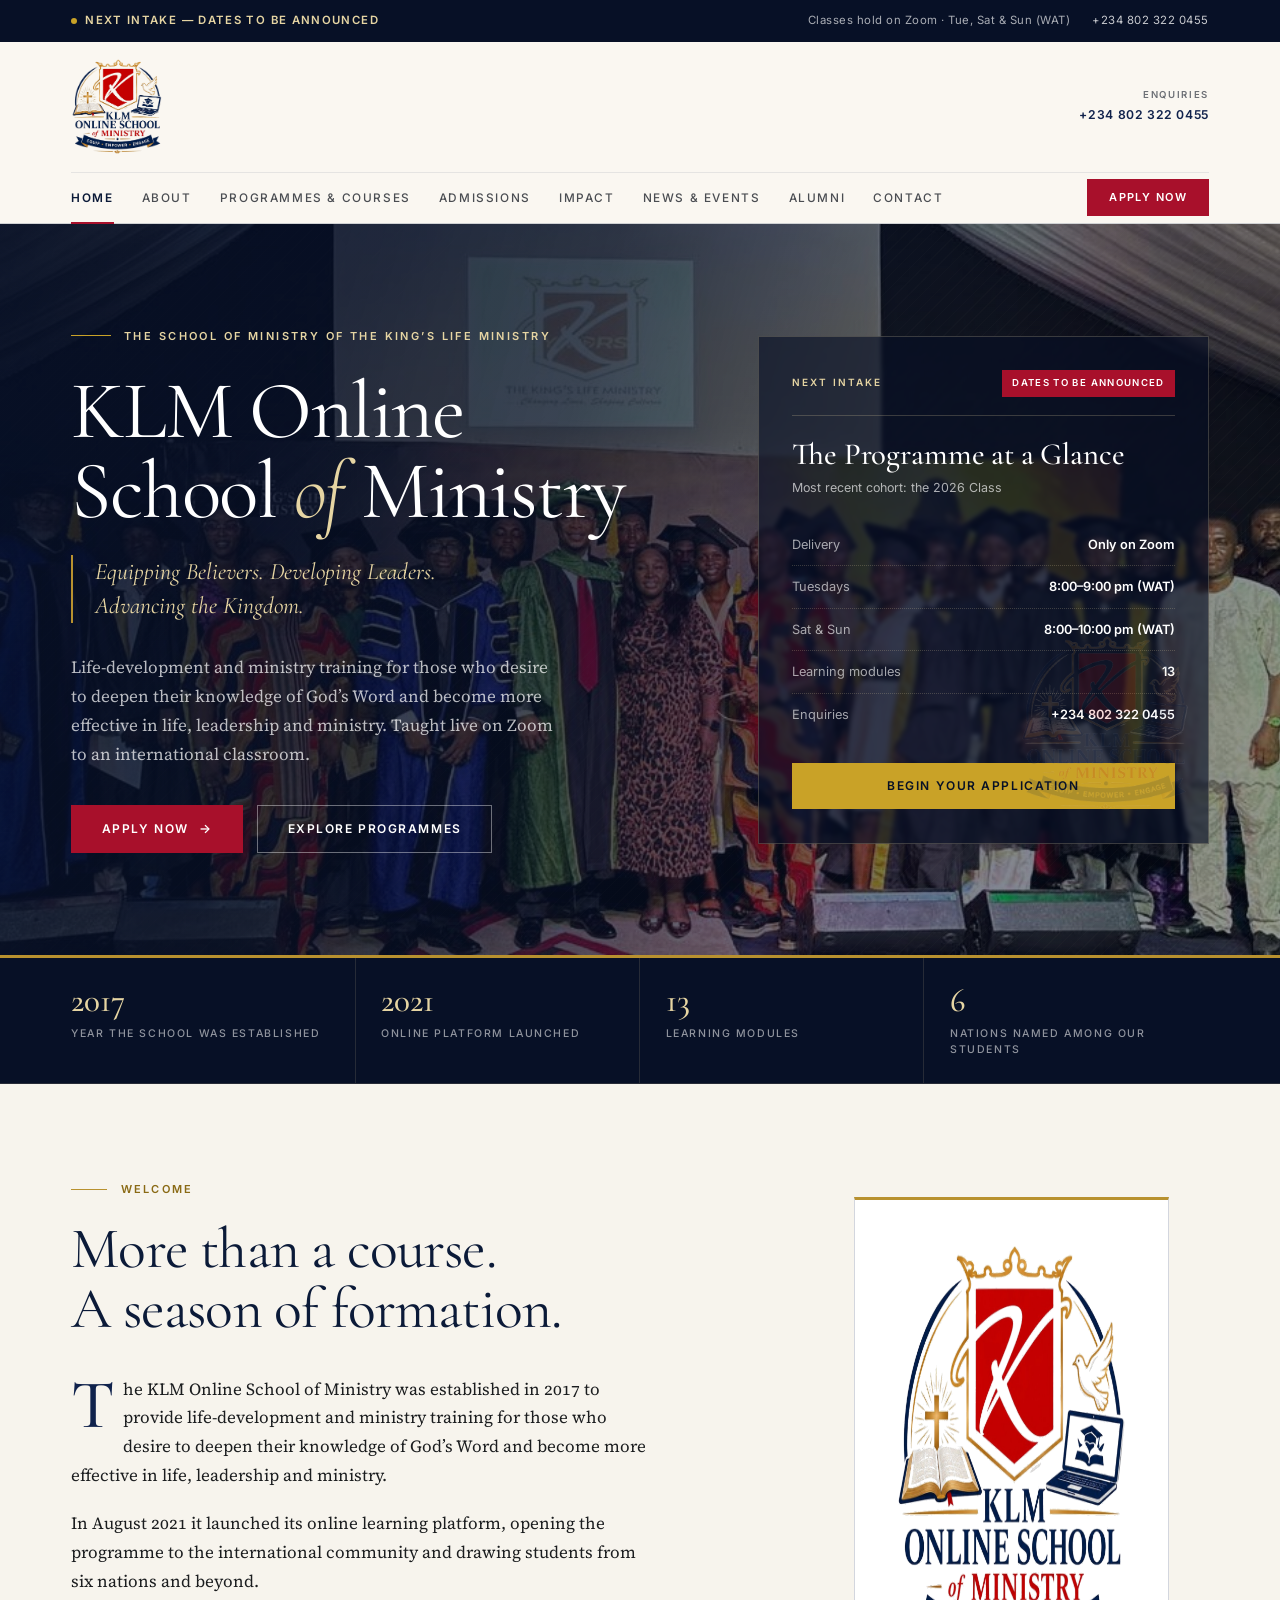
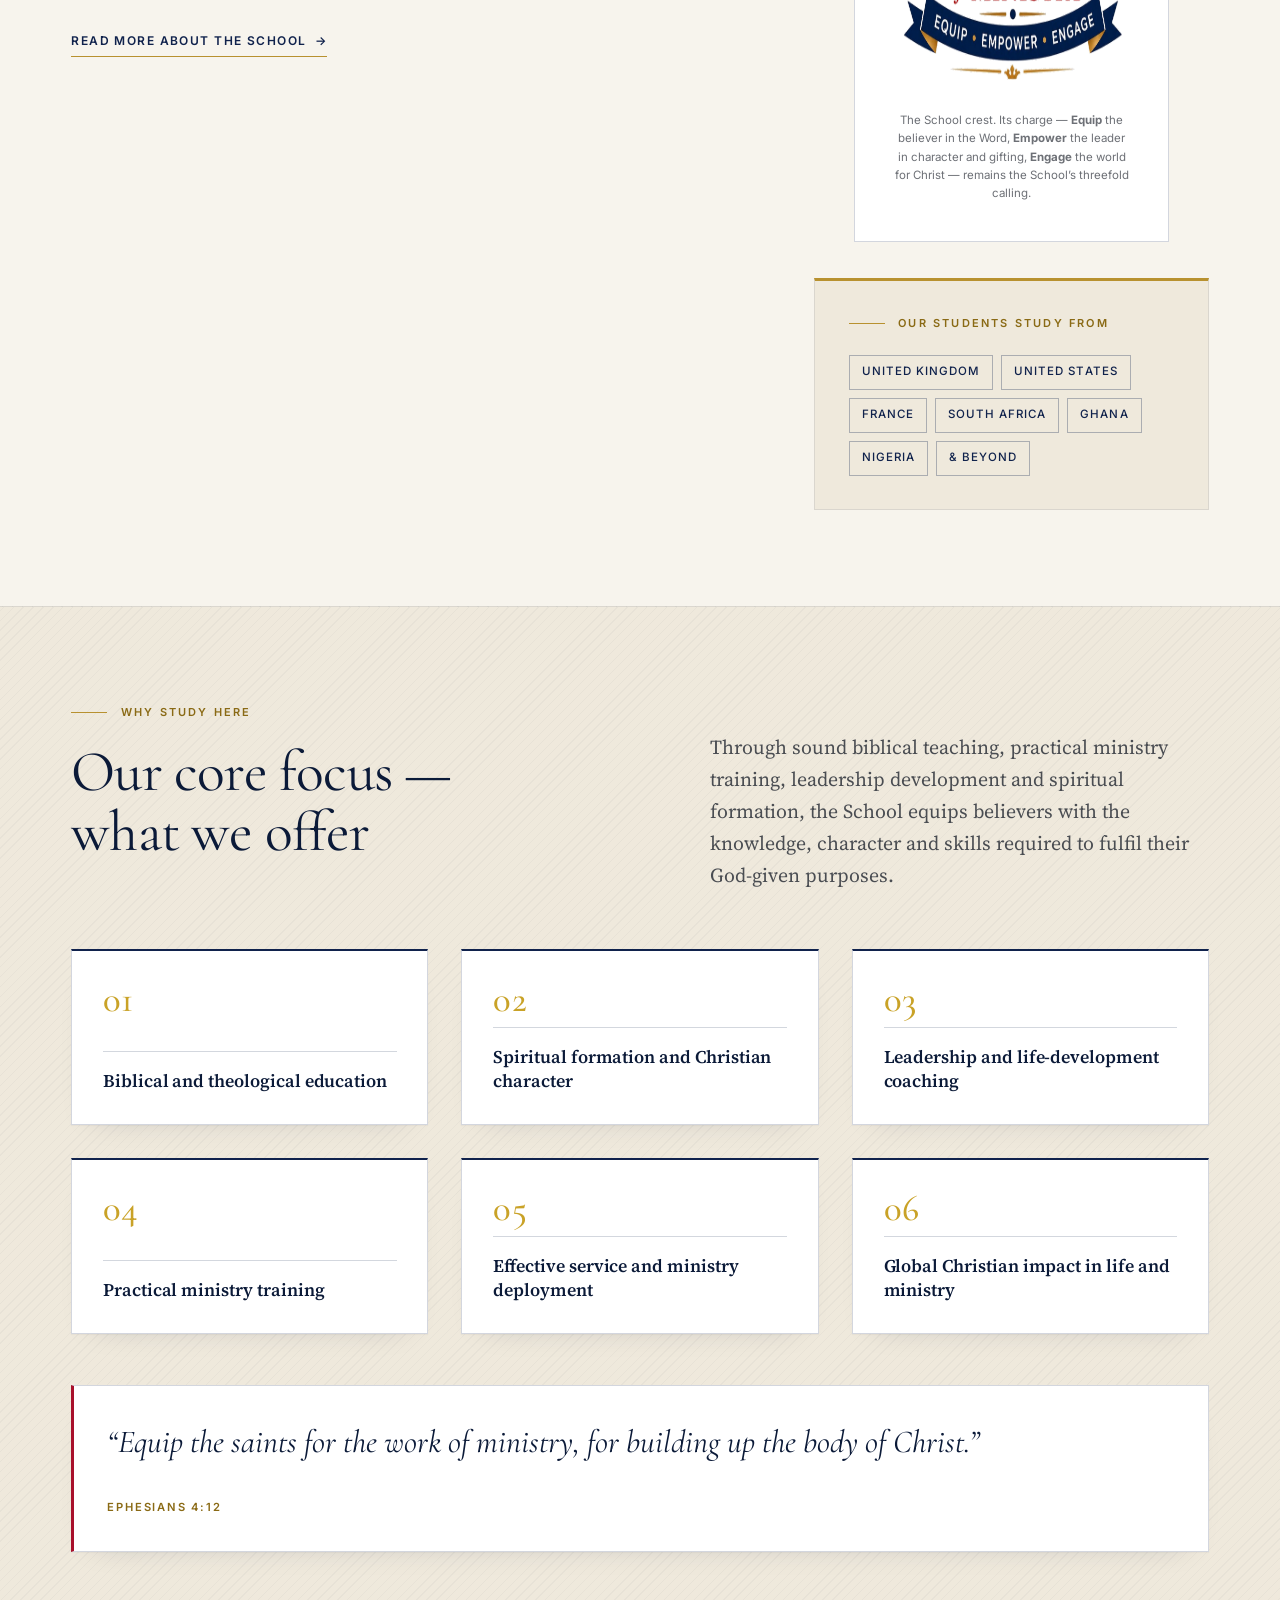
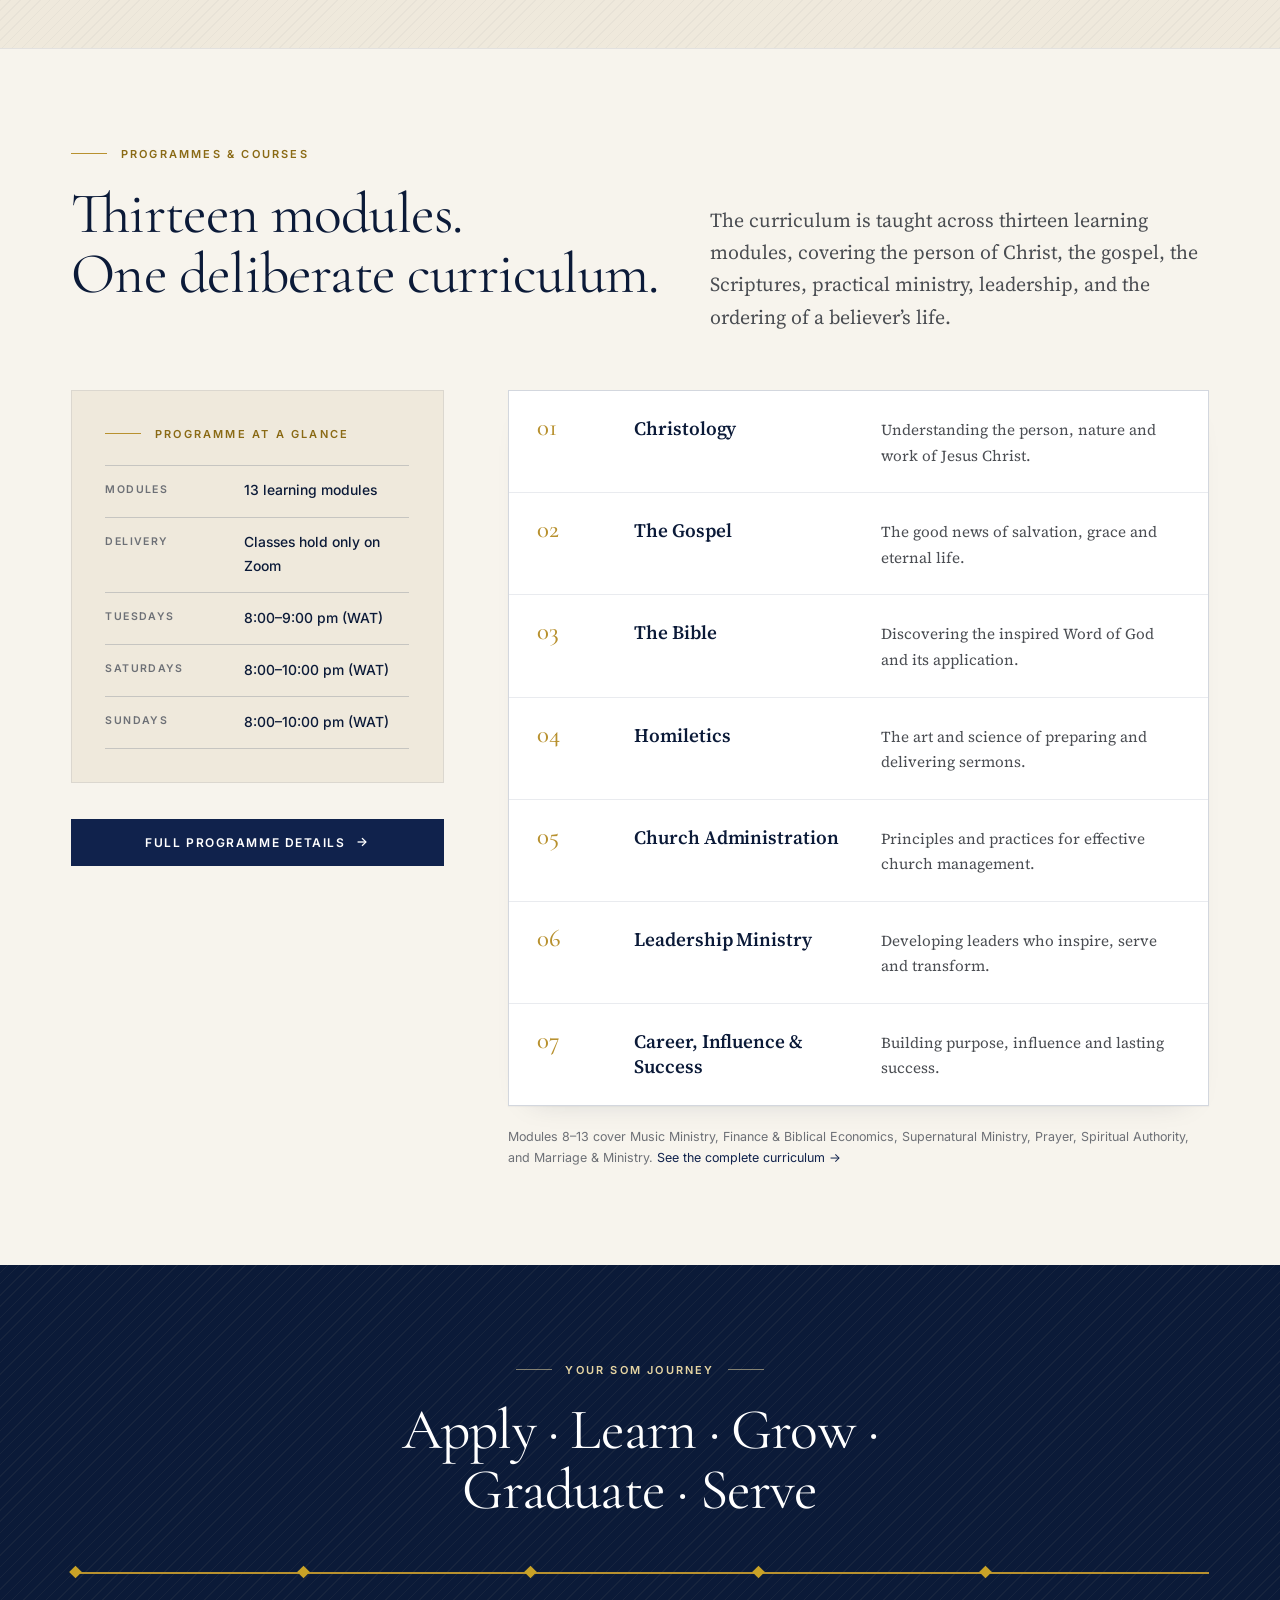
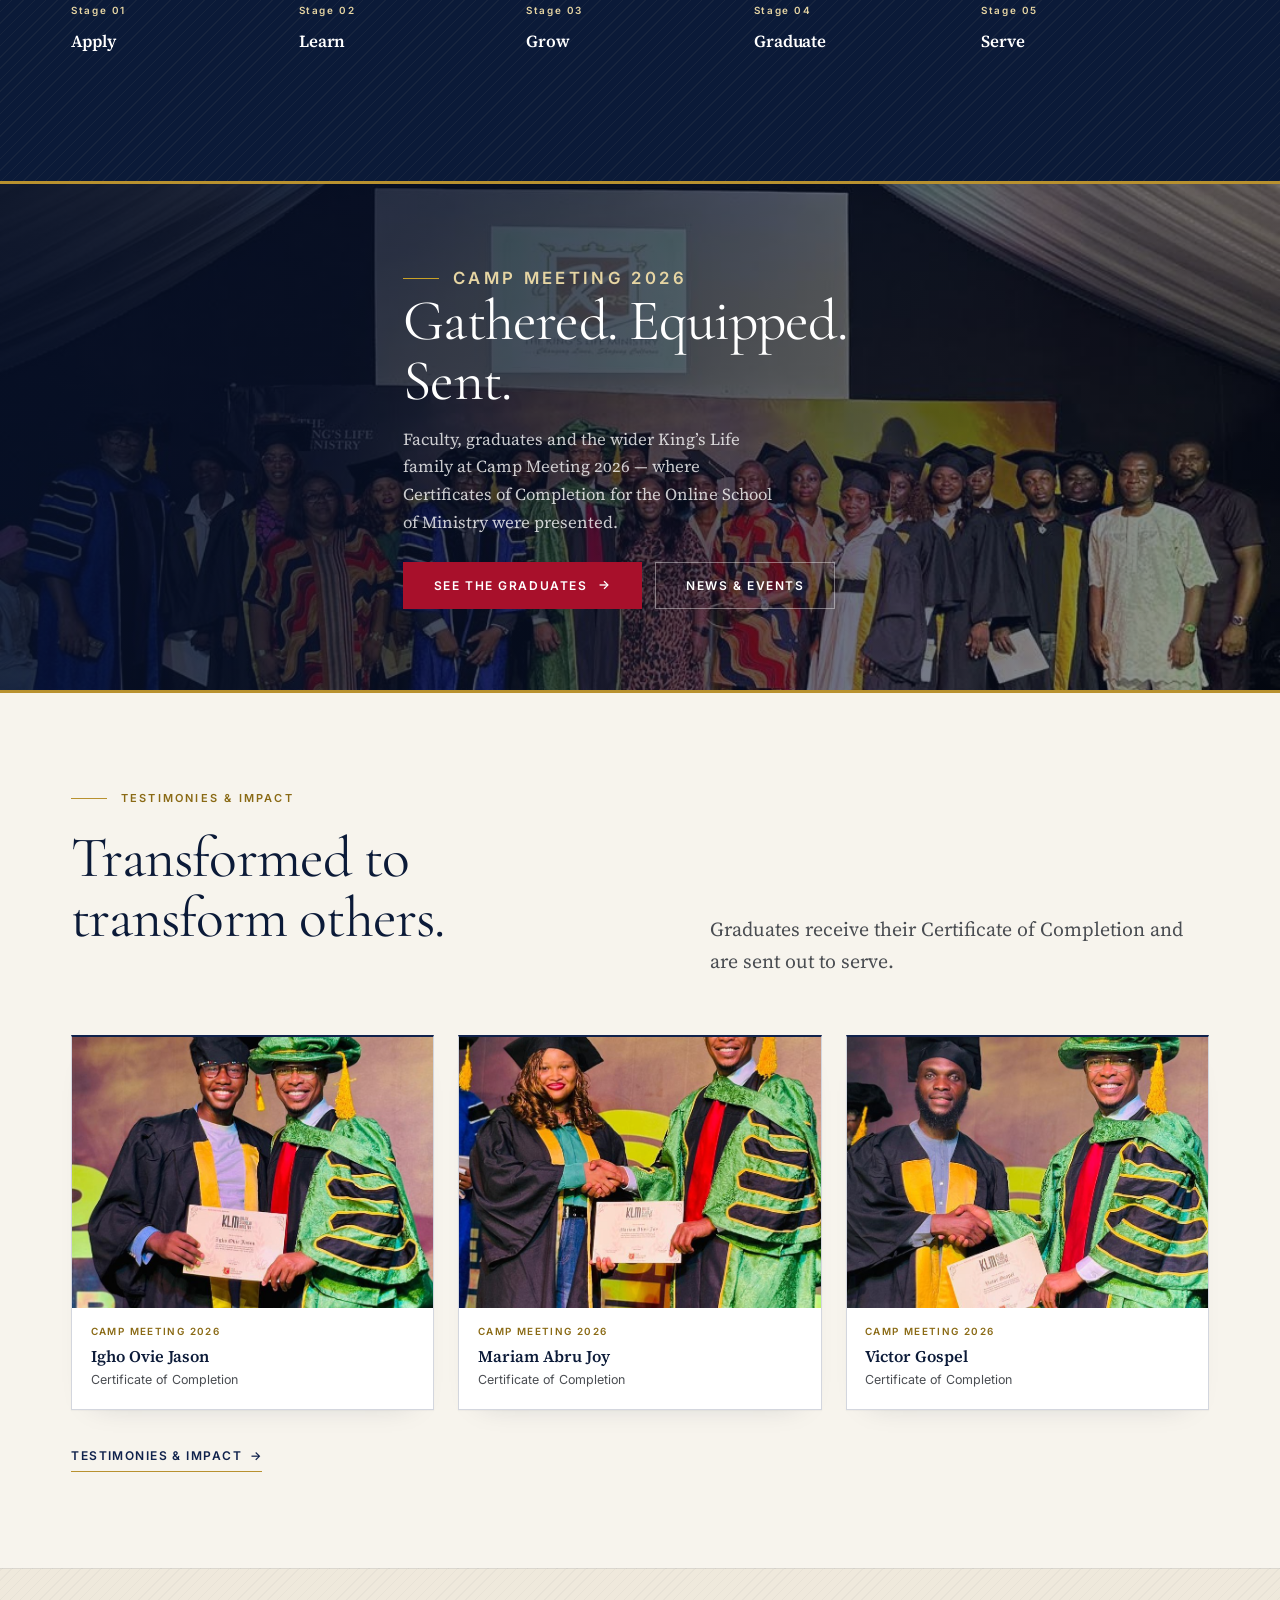
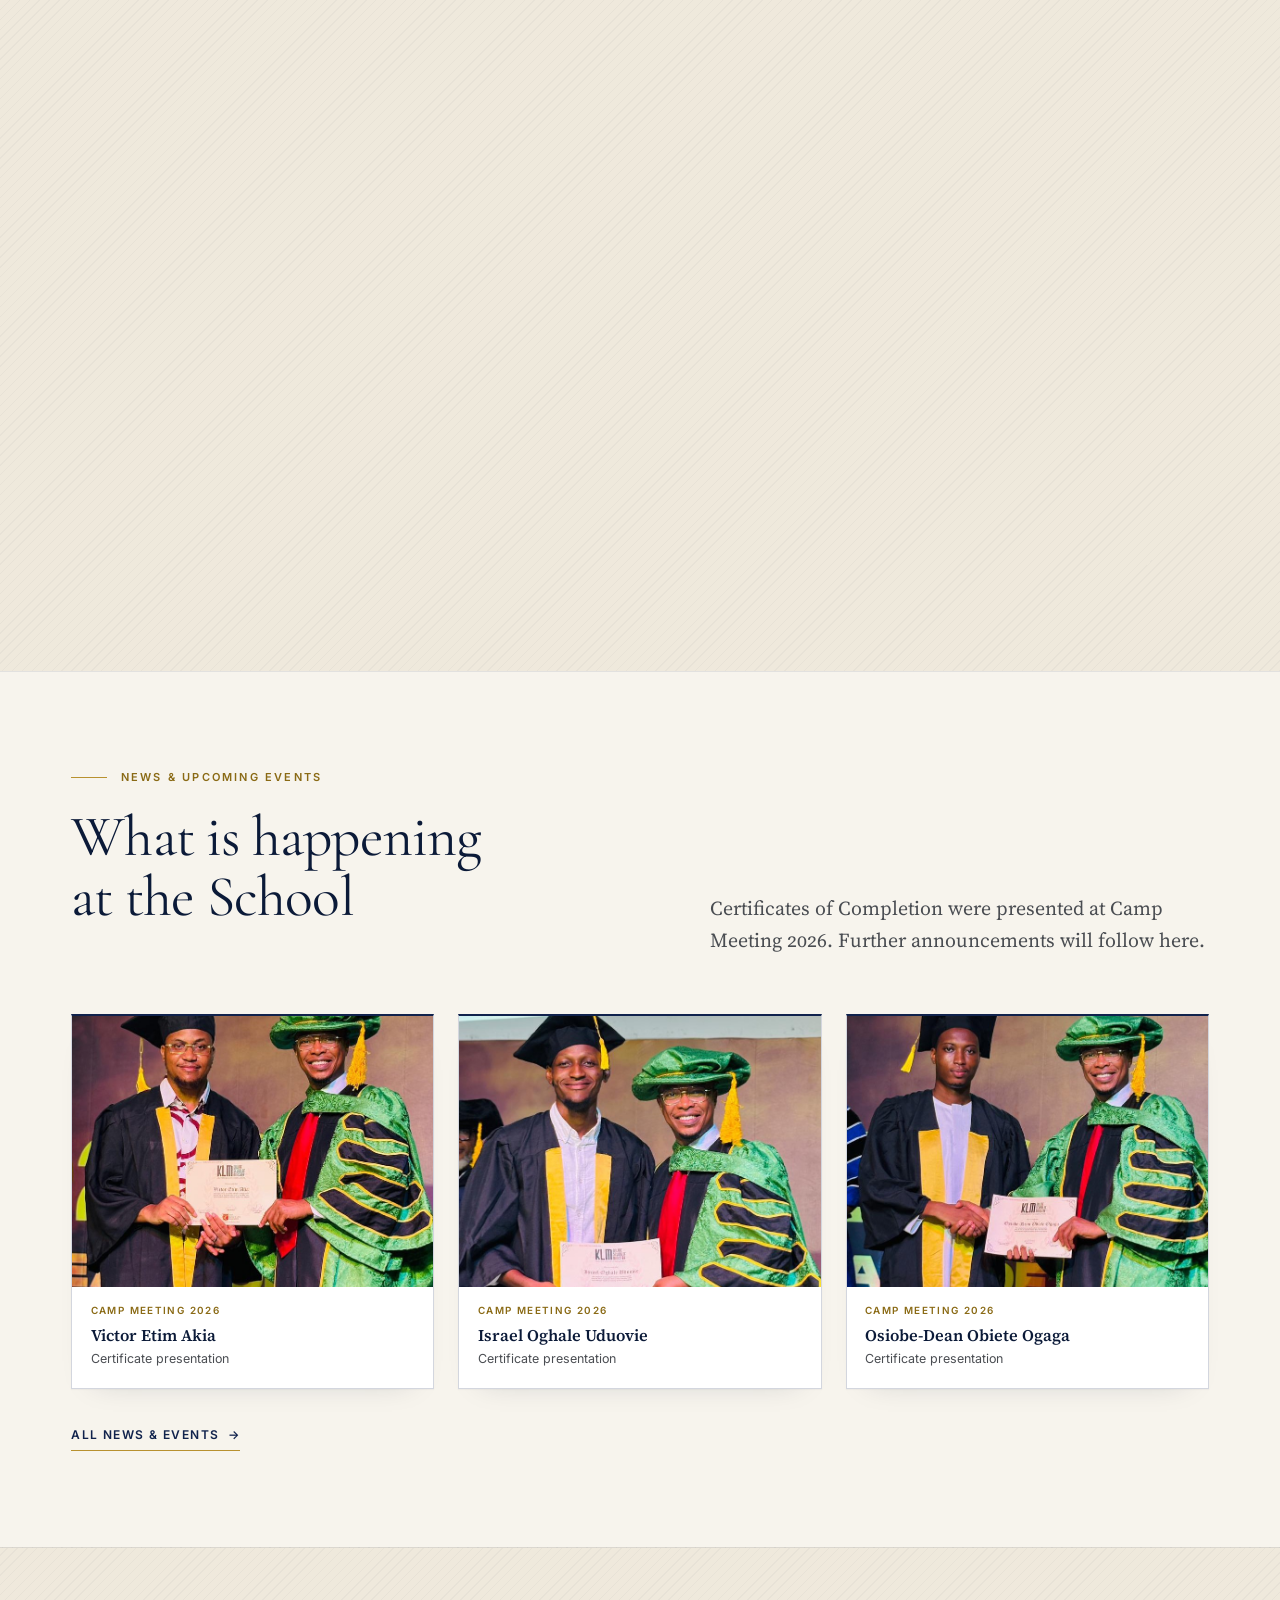
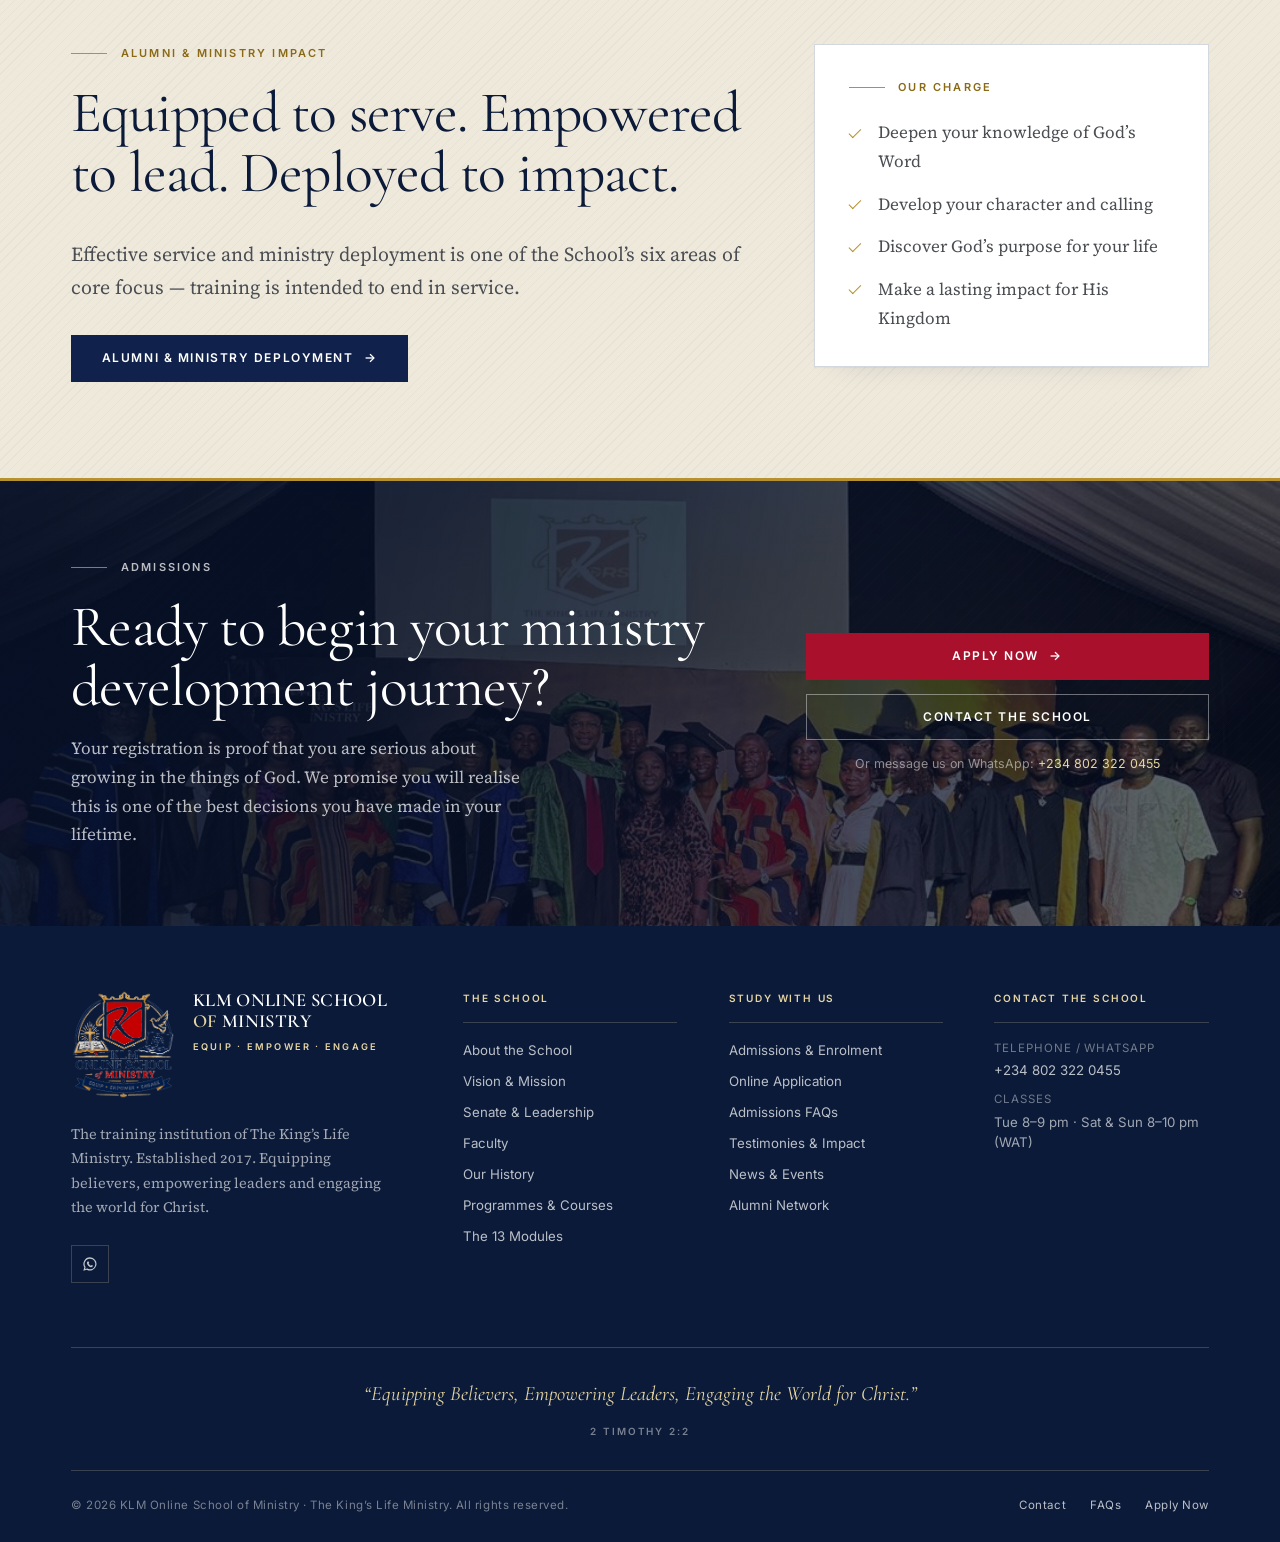
==== commit 0498a5be: "Add School crest logo and Camp Meeting photo overlays across key pages. Co-authored-by: Cursor <curs" ====
--- a/index.html
+++ b/index.html
@@ -16,7 +16,7 @@
 <link rel="preconnect" href="https://fonts.googleapis.com">
 <link rel="preconnect" href="https://fonts.gstatic.com" crossorigin>
 <link href="https://fonts.googleapis.com/css2?family=Cormorant+Garamond:ital,wght@0,400;0,500;0,600;1,300;1,400&family=Inter:wght@400;500;600&family=Source+Serif+4:ital,opsz,wght@0,8..60,300..600;1,8..60,300..600&display=swap" rel="stylesheet">
-<link rel="stylesheet" href="assets/css/main.css">
+<link rel="stylesheet" href="assets/css/main.css?v=20260918d">
 <script type="application/ld+json">
 {
   "@context": "https://schema.org",
@@ -55,7 +55,7 @@
   <div class="shell">
     <div class="masthead__top">
       <a class="wordmark" href="index.html">
-        <img class="wordmark__crest" src="assets/img/crest.png" alt="Crest of the KLM Online School of Ministry" width="220" height="236">
+        <img class="wordmark__crest" src="assets/img/crest.png" alt="KLM Online School of Ministry" width="214" height="225">
         <span class="wordmark__text">
           <span class="wordmark__name">KLM Online School <em>of</em> Ministry</span>
           <span class="wordmark__sub">Equip &middot; Empower &middot; Engage</span>
@@ -89,6 +89,9 @@
 
   <!-- ================================ HERO ================================ -->
   <section class="hero">
+    <div class="hero__photo" aria-hidden="true">
+      <img src="assets/img/camp-meeting-hero.jpg" alt="" width="1080" height="534">
+    </div>
     <div class="shell hero__inner">
       <div>
         <p class="hero__kicker">The School of Ministry of The King&rsquo;s Life Ministry</p>
@@ -163,8 +166,8 @@
 
         <div class="stack-lg reveal" data-reveal-delay="120">
           <figure class="crest-plate">
-            <img src="assets/img/crest.png" alt="Crest of the KLM Online School of Ministry: a crowned shield bearing a script letter K." width="336" height="360">
-            <figcaption>The crowned shield of the School. Its charge &mdash; <strong>Equip</strong> the believer in the Word, <strong>Empower</strong> the leader in character and gifting, <strong>Engage</strong> the world for Christ &mdash; remains the School&rsquo;s threefold calling.</figcaption>
+            <img src="assets/img/crest.png" alt="Crest of the KLM Online School of Ministry" width="428" height="450">
+            <figcaption>The School crest. Its charge &mdash; <strong>Equip</strong> the believer in the Word, <strong>Empower</strong> the leader in character and gifting, <strong>Engage</strong> the world for Christ &mdash; remains the School&rsquo;s threefold calling.</figcaption>
           </figure>
 
           <div class="panel panel--ivory panel--accent">
@@ -334,6 +337,23 @@
     </div>
   </section>
 
+  <!-- ============================ CAMP MEETING ============================ -->
+  <section class="photo-band photo-band--tall" aria-label="Camp Meeting 2026">
+    <div class="photo-band__media" aria-hidden="true">
+      <img src="assets/img/camp-meeting-2026.jpg" alt="" width="1080" height="624" loading="lazy">
+    </div>
+    <div class="photo-band__veil" aria-hidden="true"></div>
+    <div class="shell photo-band__content reveal">
+      <p class="eyebrow eyebrow--light">Camp Meeting 2026</p>
+      <h2 class="display-lg">Gathered. Equipped. Sent.</h2>
+      <p>Faculty, graduates and the wider King&rsquo;s Life family at Camp Meeting 2026 &mdash; where Certificates of Completion for the Online School of Ministry were presented.</p>
+      <div class="btn-row" style="margin-top:1.6rem">
+        <a class="btn btn--primary" href="impact.html">See the graduates <span class="btn__arrow" aria-hidden="true">&rarr;</span></a>
+        <a class="btn btn--ghost-light" href="news.html">News &amp; Events</a>
+      </div>
+    </div>
+  </section>
+
   <!-- ============================== TESTIMONIES ============================== -->
   <section class="section section--paper">
     <div class="shell">
@@ -342,12 +362,40 @@
           <p class="eyebrow">Testimonies &amp; Impact</p>
           <h2 class="display-lg">Transformed to<br>transform others.</h2>
         </div>
-        <p class="lede">The School trains students across six nations and beyond, and its graduates are sent out to serve.</p>
-      </div>
-
-      <div class="pending reveal" data-reveal-delay="80">
-        <p class="pending__label">Testimonies to be supplied</p>
-        <p>Approved graduate testimonies have not yet been provided.</p>
+        <p class="lede">Graduates receive their Certificate of Completion and are sent out to serve.</p>
+      </div>
+
+      <div class="gallery gallery--photos reveal" data-reveal-delay="80">
+        <figure class="gallery__item">
+          <div class="gallery__frame">
+            <img src="assets/img/grad-igho-ovie-jason.jpg" alt="Igho Ovie Jason receiving a Certificate of Completion at Camp Meeting 2026" width="779" height="789" loading="lazy">
+          </div>
+          <figcaption>
+            <span>Camp Meeting 2026</span>
+            <strong>Igho Ovie Jason</strong>
+            Certificate of Completion
+          </figcaption>
+        </figure>
+        <figure class="gallery__item">
+          <div class="gallery__frame">
+            <img src="assets/img/grad-mariam-abru-joy.jpg" alt="Mariam Abru Joy receiving a Certificate of Completion at Camp Meeting 2026" width="779" height="789" loading="lazy">
+          </div>
+          <figcaption>
+            <span>Camp Meeting 2026</span>
+            <strong>Mariam Abru Joy</strong>
+            Certificate of Completion
+          </figcaption>
+        </figure>
+        <figure class="gallery__item">
+          <div class="gallery__frame">
+            <img src="assets/img/grad-victor-gospel.jpg" alt="Victor Gospel receiving a Certificate of Completion at Camp Meeting 2026" width="779" height="789" loading="lazy">
+          </div>
+          <figcaption>
+            <span>Camp Meeting 2026</span>
+            <strong>Victor Gospel</strong>
+            Certificate of Completion
+          </figcaption>
+        </figure>
       </div>
 
       <div class="btn-row reveal" style="margin-top:2.25rem">
@@ -400,12 +448,40 @@
           <p class="eyebrow">News &amp; Upcoming Events</p>
           <h2 class="display-lg">What is happening<br>at the School</h2>
         </div>
-        <p class="lede">Admissions announcements, orientation dates, special lectures, graduation ceremonies and alumni programmes will be published here.</p>
-      </div>
-
-      <div class="pending reveal">
-        <p class="pending__label">News and events to be supplied</p>
-        <p>No news items or dated events have been provided yet.</p>
+        <p class="lede">Certificates of Completion were presented at Camp Meeting 2026. Further announcements will follow here.</p>
+      </div>
+
+      <div class="gallery gallery--photos reveal">
+        <figure class="gallery__item">
+          <div class="gallery__frame">
+            <img src="assets/img/grad-victor-etim-akia.jpg" alt="Victor Etim Akia receiving his certificate at Camp Meeting 2026" width="779" height="789" loading="lazy">
+          </div>
+          <figcaption>
+            <span>Camp Meeting 2026</span>
+            <strong>Victor Etim Akia</strong>
+            Certificate presentation
+          </figcaption>
+        </figure>
+        <figure class="gallery__item">
+          <div class="gallery__frame">
+            <img src="assets/img/grad-israel-oghale-uduovie.jpg" alt="Israel Oghale Uduovie receiving his certificate at Camp Meeting 2026" width="779" height="789" loading="lazy">
+          </div>
+          <figcaption>
+            <span>Camp Meeting 2026</span>
+            <strong>Israel Oghale Uduovie</strong>
+            Certificate presentation
+          </figcaption>
+        </figure>
+        <figure class="gallery__item">
+          <div class="gallery__frame">
+            <img src="assets/img/grad-osiobe-dean-obiete-ogaga.jpg" alt="Osiobe-Dean Obiete Ogaga receiving his certificate at Camp Meeting 2026" width="779" height="789" loading="lazy">
+          </div>
+          <figcaption>
+            <span>Camp Meeting 2026</span>
+            <strong>Osiobe-Dean Obiete Ogaga</strong>
+            Certificate presentation
+          </figcaption>
+        </figure>
       </div>
 
       <div class="btn-row reveal" style="margin-top:2.25rem">
@@ -441,6 +517,9 @@
 
   <!-- ================================ CTA ================================ -->
   <section class="cta">
+    <div class="cta__photo" aria-hidden="true">
+      <img src="assets/img/camp-meeting-2026.jpg" alt="" width="1080" height="624" loading="lazy">
+    </div>
     <div class="shell cta__inner">
       <div>
         <p class="eyebrow eyebrow--light">Admissions</p>
--- a/assets/css/main.css
+++ b/assets/css/main.css
@@ -2,7 +2,7 @@
    KLM Online School of Ministry
    main.css — institutional prospectus design system
    Palette derived from the School crest: navy, gold, oxblood, ivory.
-   The crest itself is the crowned red shield with the script letter K.
+   The crest is the full KLM Online School of Ministry emblem.
    ========================================================================== */
 
 /* --------------------------------------------------------------------------
@@ -741,20 +741,19 @@
 }
 
 .wordmark__crest {
-  width: 3.4rem;
+  width: 5.75rem;
   height: auto;
   flex: none;
   transition: width 0.25s ease;
 }
 
 .masthead.is-stuck .wordmark__crest {
-  width: 2.7rem;
-}
-
+  width: 4.35rem;
+}
+
+/* Full School emblem already carries the name and motto. */
 .wordmark__text {
-  display: flex;
-  flex-direction: column;
-  gap: 0.16rem;
+  display: none;
 }
 
 .wordmark__name {
@@ -941,28 +940,43 @@
   border-bottom: 3px solid var(--gold-500);
 }
 
+.hero__photo {
+  position: absolute;
+  inset: 0;
+  z-index: 0;
+}
+
+.hero__photo img {
+  width: 100%;
+  height: 100%;
+  object-fit: cover;
+  object-position: center 32%;
+  display: block;
+}
+
 .hero::before {
   content: "";
   position: absolute;
   inset: 0;
-  background-image: repeating-linear-gradient(
-    -45deg,
-    rgba(230, 213, 163, 0.055) 0 1px,
-    transparent 1px 9px
-  );
+  z-index: 1;
+  background:
+    linear-gradient(
+      105deg,
+      rgba(7, 16, 38, 0.92) 0%,
+      rgba(7, 16, 38, 0.78) 42%,
+      rgba(7, 16, 38, 0.55) 68%,
+      rgba(7, 16, 38, 0.42) 100%
+    ),
+    repeating-linear-gradient(
+      -45deg,
+      rgba(230, 213, 163, 0.04) 0 1px,
+      transparent 1px 9px
+    );
   pointer-events: none;
 }
 
 .hero::after {
-  content: "";
-  position: absolute;
-  top: 50%;
-  right: -8%;
-  width: 46rem;
-  height: 46rem;
-  transform: translateY(-50%);
-  background: radial-gradient(circle at center, rgba(27, 50, 102, 0.85) 0%, transparent 62%);
-  pointer-events: none;
+  content: none;
 }
 
 .hero__inner {
@@ -1030,12 +1044,13 @@
 
 .hero__crest {
   position: absolute;
-  inset: 0;
-  margin: auto;
-  width: 78%;
-  opacity: 0.09;
-  filter: grayscale(1) brightness(2.6) contrast(0.85);
+  inset: auto 4% 6% auto;
+  margin: 0;
+  width: min(38%, 16rem);
+  opacity: 0.14;
+  filter: none;
   pointer-events: none;
+  z-index: 1;
 }
 
 /* Cohort card */
@@ -1210,15 +1225,38 @@
   overflow: hidden;
 }
 
+.pagehead__photo {
+  position: absolute;
+  inset: 0;
+  z-index: 0;
+}
+
+.pagehead__photo img {
+  width: 100%;
+  height: 100%;
+  object-fit: cover;
+  object-position: center 38%;
+  display: block;
+}
+
 .pagehead::before {
   content: "";
   position: absolute;
   inset: 0;
-  background-image: repeating-linear-gradient(
-    -45deg,
-    rgba(230, 213, 163, 0.05) 0 1px,
-    transparent 1px 9px
-  );
+  z-index: 1;
+  background:
+    linear-gradient(
+      105deg,
+      rgba(7, 16, 38, 0.92) 0%,
+      rgba(7, 16, 38, 0.8) 50%,
+      rgba(7, 16, 38, 0.58) 100%
+    ),
+    repeating-linear-gradient(
+      -45deg,
+      rgba(230, 213, 163, 0.04) 0 1px,
+      transparent 1px 9px
+    );
+  pointer-events: none;
 }
 
 .pagehead__inner {
@@ -2691,15 +2729,38 @@
   overflow: hidden;
 }
 
+.cta__photo {
+  position: absolute;
+  inset: 0;
+  z-index: 0;
+}
+
+.cta__photo img {
+  width: 100%;
+  height: 100%;
+  object-fit: cover;
+  object-position: center 40%;
+  display: block;
+}
+
 .cta::before {
   content: "";
   position: absolute;
   inset: 0;
-  background-image: repeating-linear-gradient(
-    -45deg,
-    rgba(230, 213, 163, 0.05) 0 1px,
-    transparent 1px 9px
-  );
+  z-index: 1;
+  background:
+    linear-gradient(
+      100deg,
+      rgba(7, 16, 38, 0.94) 0%,
+      rgba(7, 16, 38, 0.82) 48%,
+      rgba(7, 16, 38, 0.62) 100%
+    ),
+    repeating-linear-gradient(
+      -45deg,
+      rgba(230, 213, 163, 0.04) 0 1px,
+      transparent 1px 9px
+    );
+  pointer-events: none;
 }
 
 .cta__inner {
@@ -2762,7 +2823,7 @@
 }
 
 .footer__crest {
-  width: 3.6rem;
+  width: 6.5rem;
   flex: none;
 }
 
@@ -2980,7 +3041,7 @@
 }
 
 .crest-plate img {
-  width: min(100%, 17rem);
+  width: min(100%, 15rem);
 }
 
 .crest-plate figcaption {
@@ -3135,6 +3196,177 @@
   line-height: 1.6;
 }
 
+/* Ceremony / cohort photographs. Gap and plate stock so each print reads as a
+   finished card rather than a tile in a contact sheet. */
+.gallery--photos {
+  gap: clamp(1rem, 2vw, 1.5rem);
+  background: transparent;
+  border: 0;
+  grid-template-columns: repeat(3, minmax(0, 1fr));
+}
+
+.gallery__item {
+  margin: 0;
+  background: var(--paper);
+  border: var(--rule) solid var(--line);
+  border-top: 2px solid var(--navy-700);
+  box-shadow: var(--shadow-card);
+  overflow: hidden;
+  display: flex;
+  flex-direction: column;
+  transition: box-shadow 0.3s ease, transform 0.3s ease;
+}
+
+.gallery__item:hover {
+  box-shadow: var(--shadow-card-raised);
+  transform: translateY(-2px);
+}
+
+/* Frame holds the ratio; the image fills it. HTML width/height attrs then
+   cannot stretch the card into a tall portrait. */
+.gallery__frame {
+  aspect-ratio: 4 / 3;
+  overflow: hidden;
+  background: var(--ivory-dark);
+  flex: none;
+}
+
+.gallery__frame img,
+.gallery__item > img {
+  width: 100%;
+  height: 100%;
+  object-fit: cover;
+  object-position: center 28%;
+  display: block;
+}
+
+.gallery__item figcaption {
+  padding: 1rem 1.15rem 1.2rem;
+  font-family: var(--sans);
+  font-size: 0.78rem;
+  line-height: 1.5;
+  color: var(--ink-soft);
+}
+
+.gallery__item figcaption strong {
+  display: block;
+  font-family: var(--display-text);
+  font-size: 1.02rem;
+  font-weight: 600;
+  color: var(--navy-800);
+  margin-bottom: 0.25rem;
+  line-height: 1.3;
+}
+
+.gallery__item figcaption span {
+  display: block;
+  font-size: 0.62rem;
+  font-weight: 600;
+  letter-spacing: 0.14em;
+  text-transform: uppercase;
+  color: var(--gold-600);
+  margin-bottom: 0.45rem;
+}
+
+@media (max-width: 940px) {
+  .gallery--photos {
+    grid-template-columns: repeat(2, minmax(0, 1fr));
+  }
+}
+
+@media (max-width: 560px) {
+  .gallery--photos {
+    grid-template-columns: minmax(0, 1fr);
+  }
+}
+
+/* --------------------------------------------------------------------------
+   Photo bands — full-bleed ceremony imagery with a navy veil and copy on top
+   -------------------------------------------------------------------------- */
+
+.photo-band {
+  position: relative;
+  min-height: clamp(17rem, 38vw, 26rem);
+  display: grid;
+  align-items: end;
+  overflow: hidden;
+  color: rgba(255, 255, 255, 0.86);
+  border-block: 3px solid var(--gold-500);
+}
+
+.photo-band__media {
+  position: absolute;
+  inset: 0;
+  z-index: 0;
+}
+
+.photo-band__media img {
+  width: 100%;
+  height: 100%;
+  object-fit: cover;
+  object-position: center 40%;
+  display: block;
+}
+
+.photo-band__veil {
+  position: absolute;
+  inset: 0;
+  z-index: 1;
+  background: linear-gradient(
+    180deg,
+    rgba(7, 16, 38, 0.28) 0%,
+    rgba(7, 16, 38, 0.55) 38%,
+    rgba(7, 16, 38, 0.88) 100%
+  );
+  pointer-events: none;
+}
+
+.photo-band__content {
+  position: relative;
+  z-index: 2;
+  padding-block: clamp(2.4rem, 5.5vw, 4.25rem);
+  max-width: 40rem;
+}
+
+.photo-band__content .eyebrow {
+  color: var(--gold-200);
+}
+
+.photo-band__content .eyebrow::before {
+  background: var(--gold-400);
+}
+
+.photo-band__content h2 {
+  color: #fff;
+  margin-bottom: 0.85rem;
+}
+
+.photo-band__content p {
+  color: rgba(255, 255, 255, 0.78);
+  margin: 0;
+  max-width: 42ch;
+  font-size: 1.05rem;
+  line-height: 1.65;
+}
+
+.photo-band--tall {
+  min-height: clamp(20rem, 48vw, 32rem);
+  align-items: center;
+}
+
+.photo-band--tall .photo-band__content {
+  max-width: 36rem;
+}
+
+.photo-band--tall .photo-band__veil {
+  background: linear-gradient(
+    100deg,
+    rgba(7, 16, 38, 0.9) 0%,
+    rgba(7, 16, 38, 0.72) 45%,
+    rgba(7, 16, 38, 0.4) 100%
+  );
+}
+
 /* --------------------------------------------------------------------------
    21. Scroll reveal
    -------------------------------------------------------------------------- */
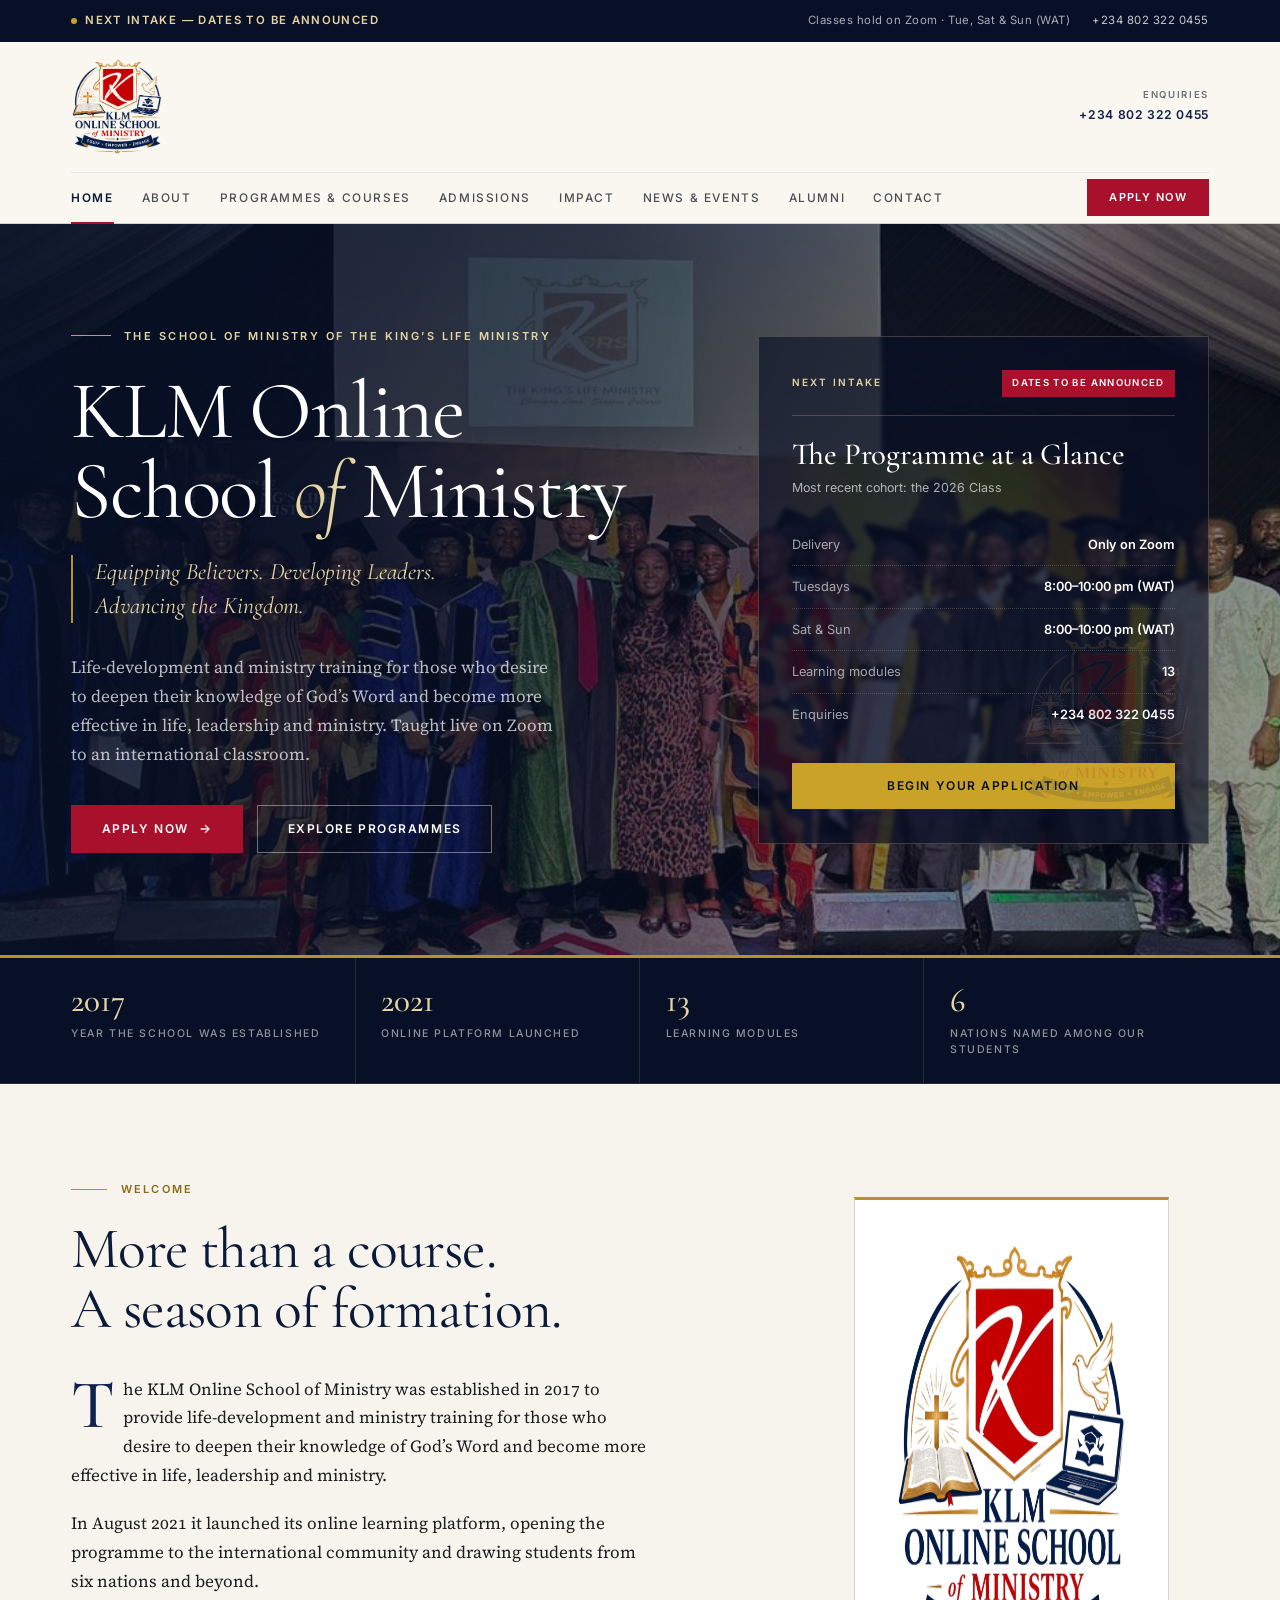
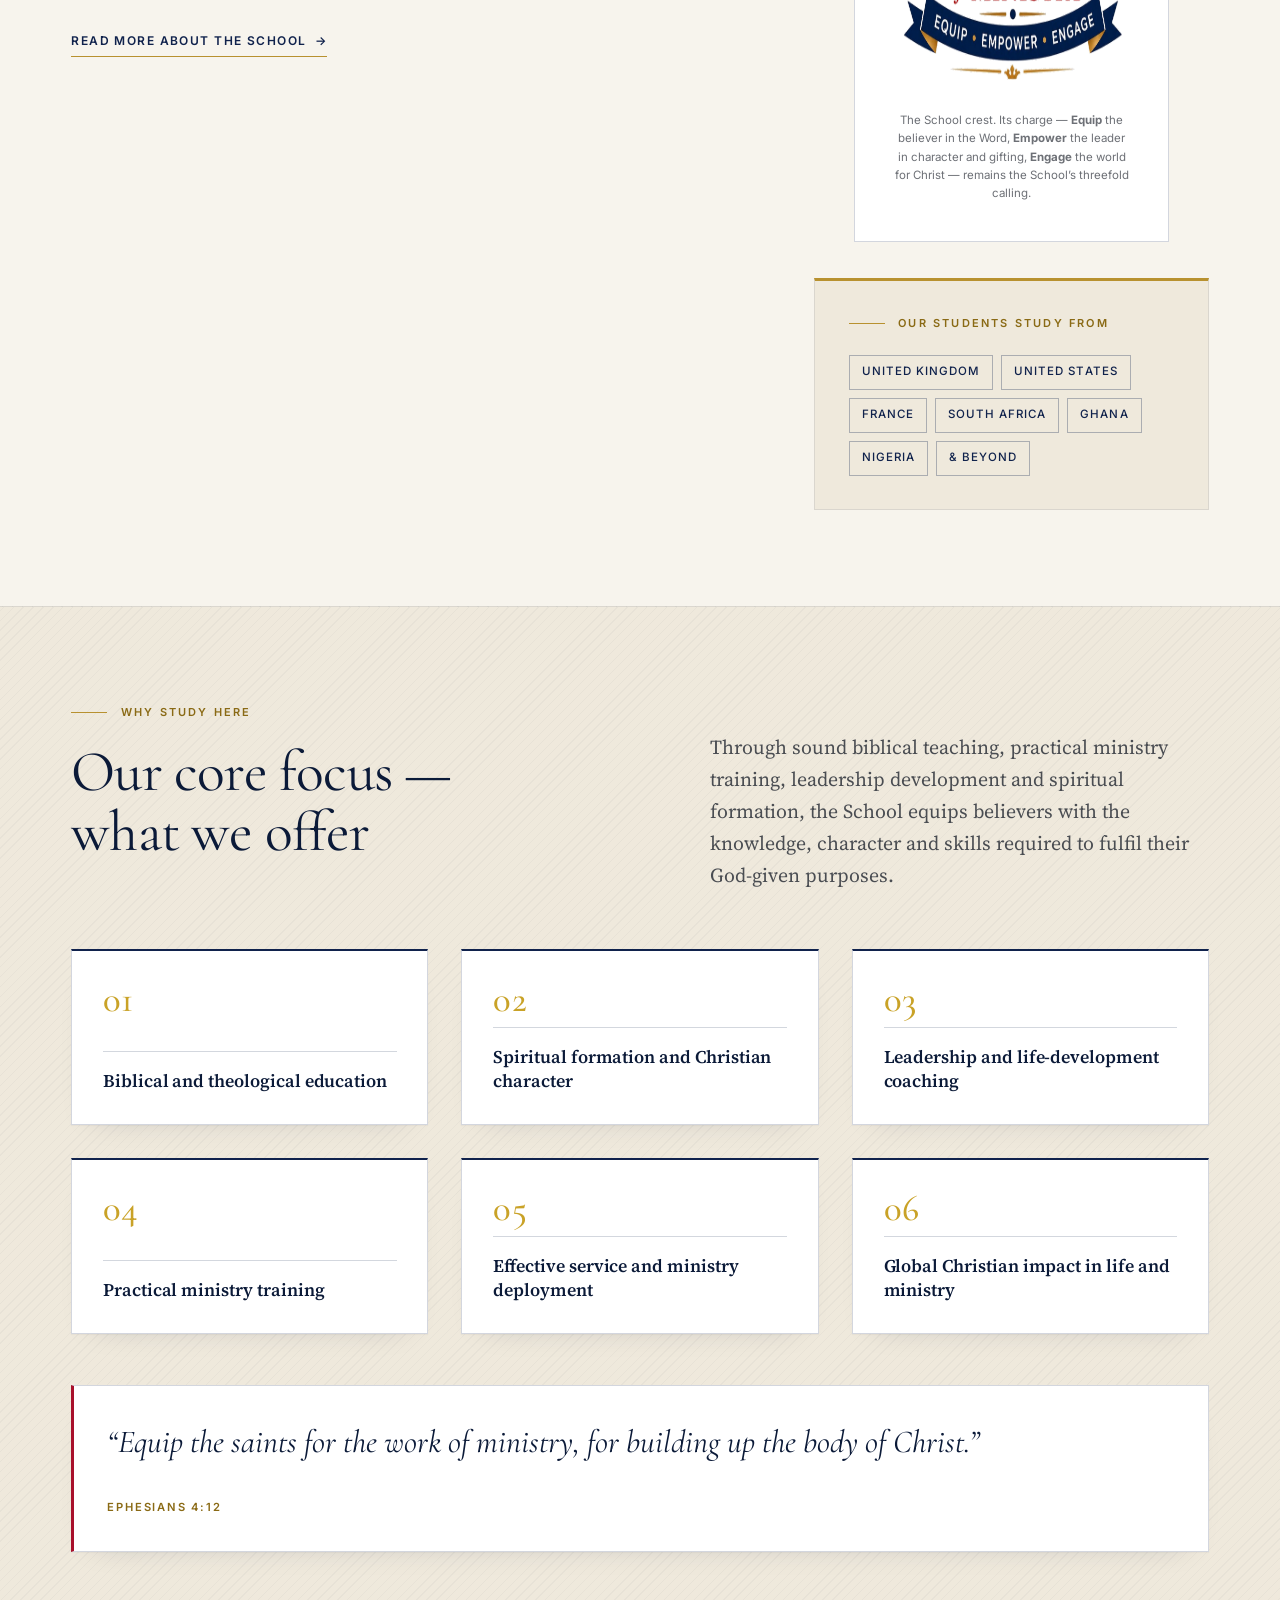
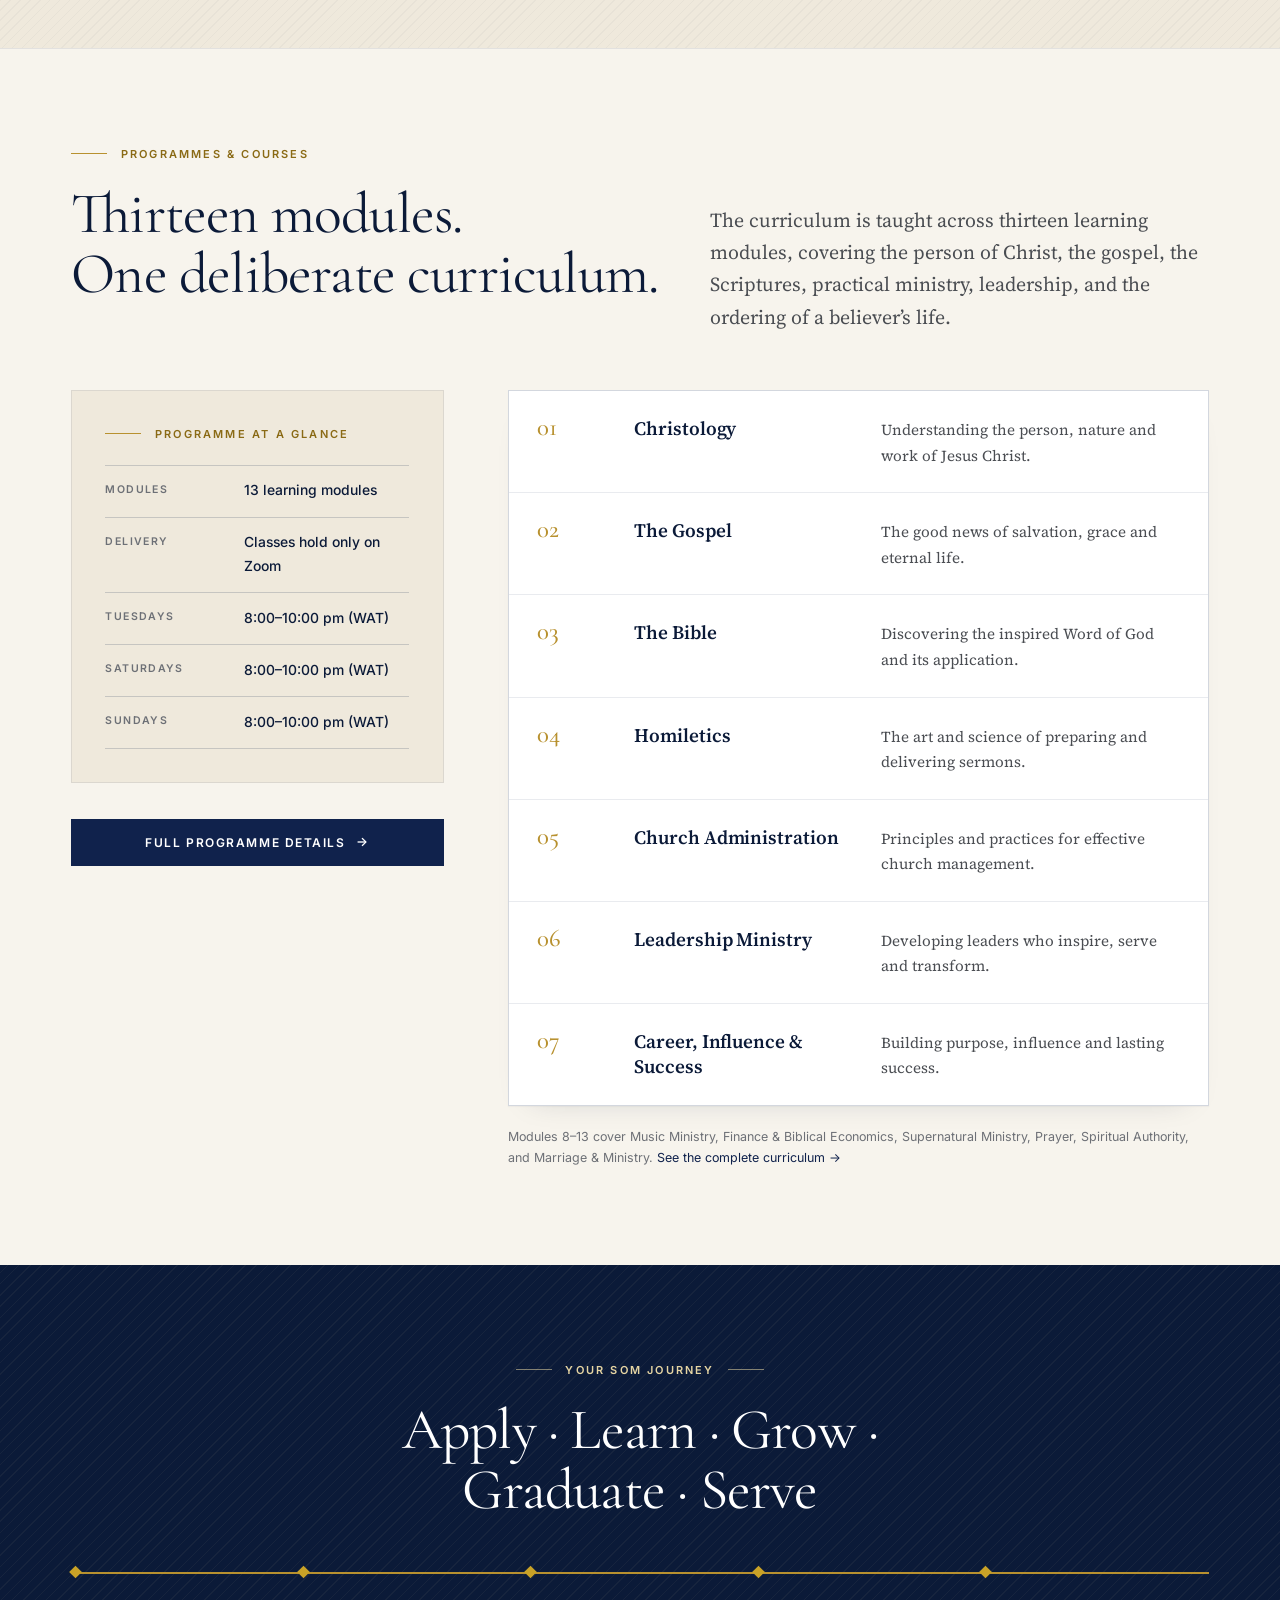
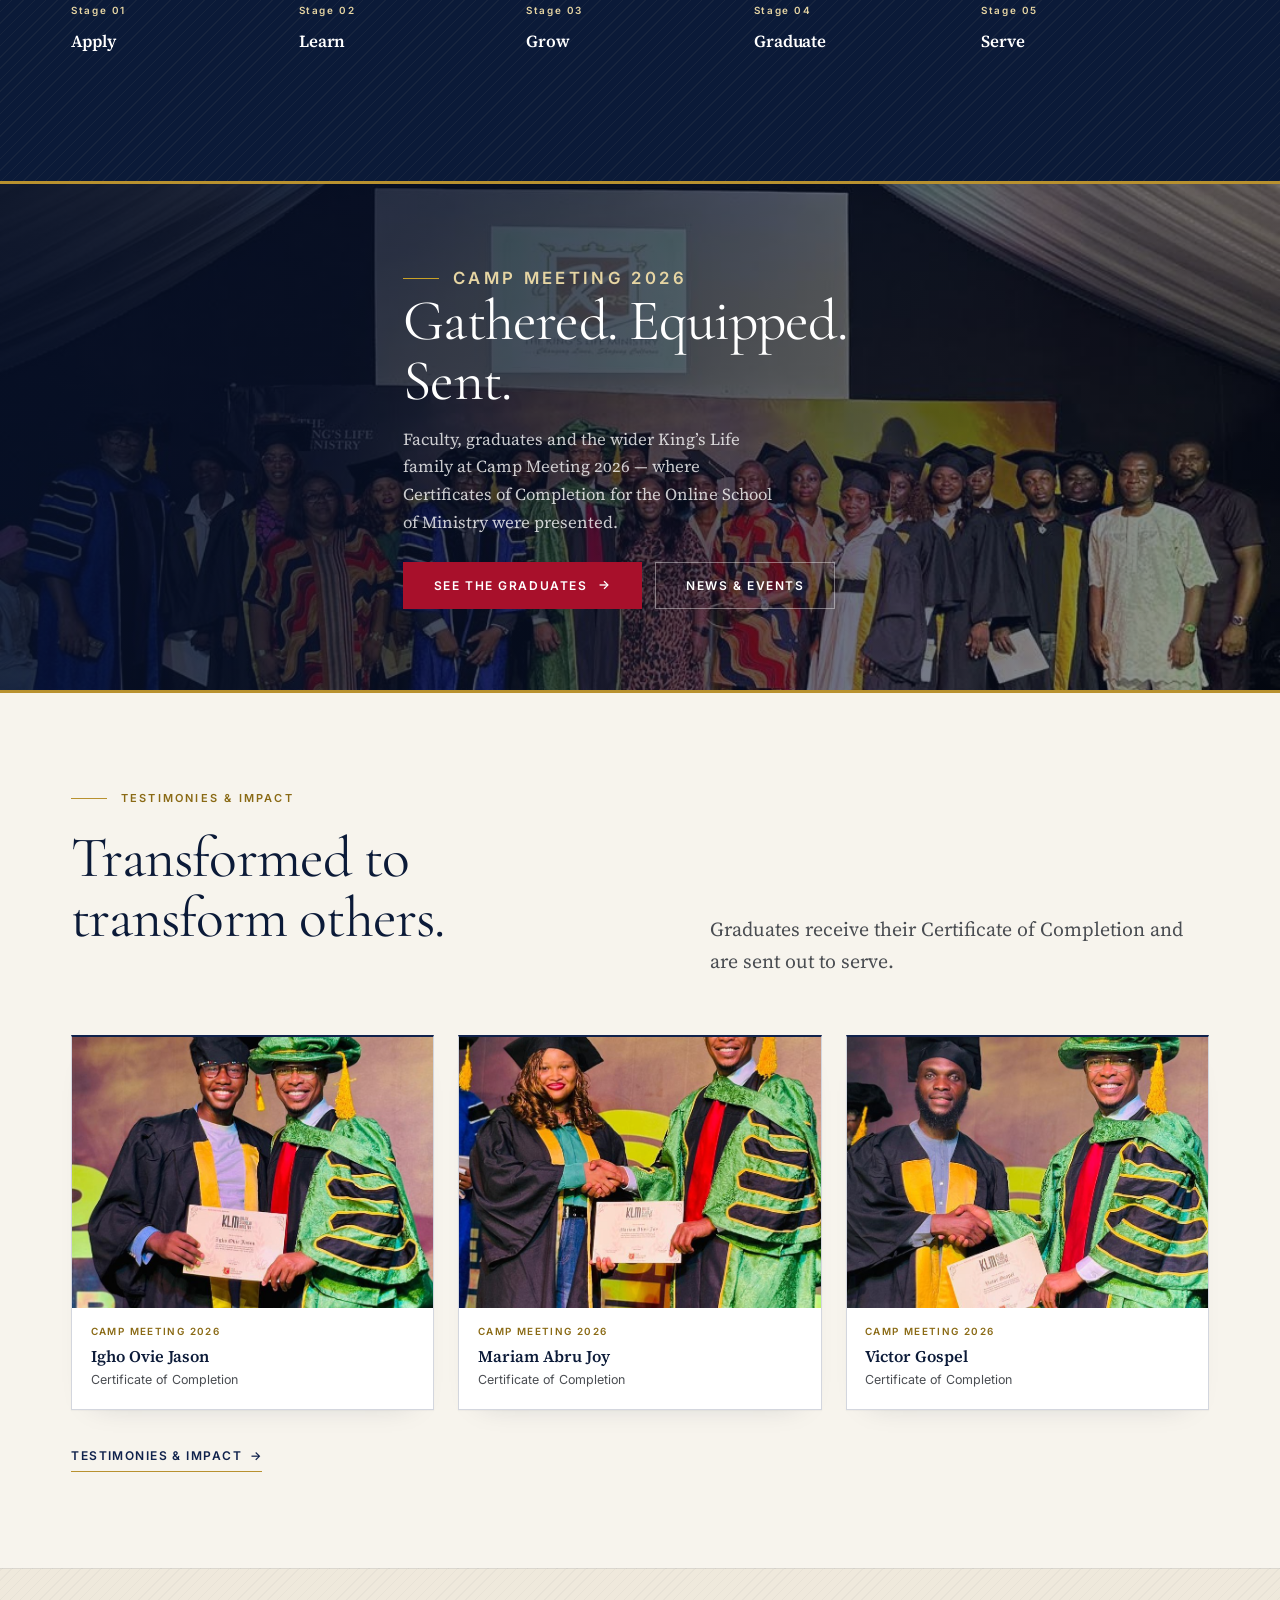
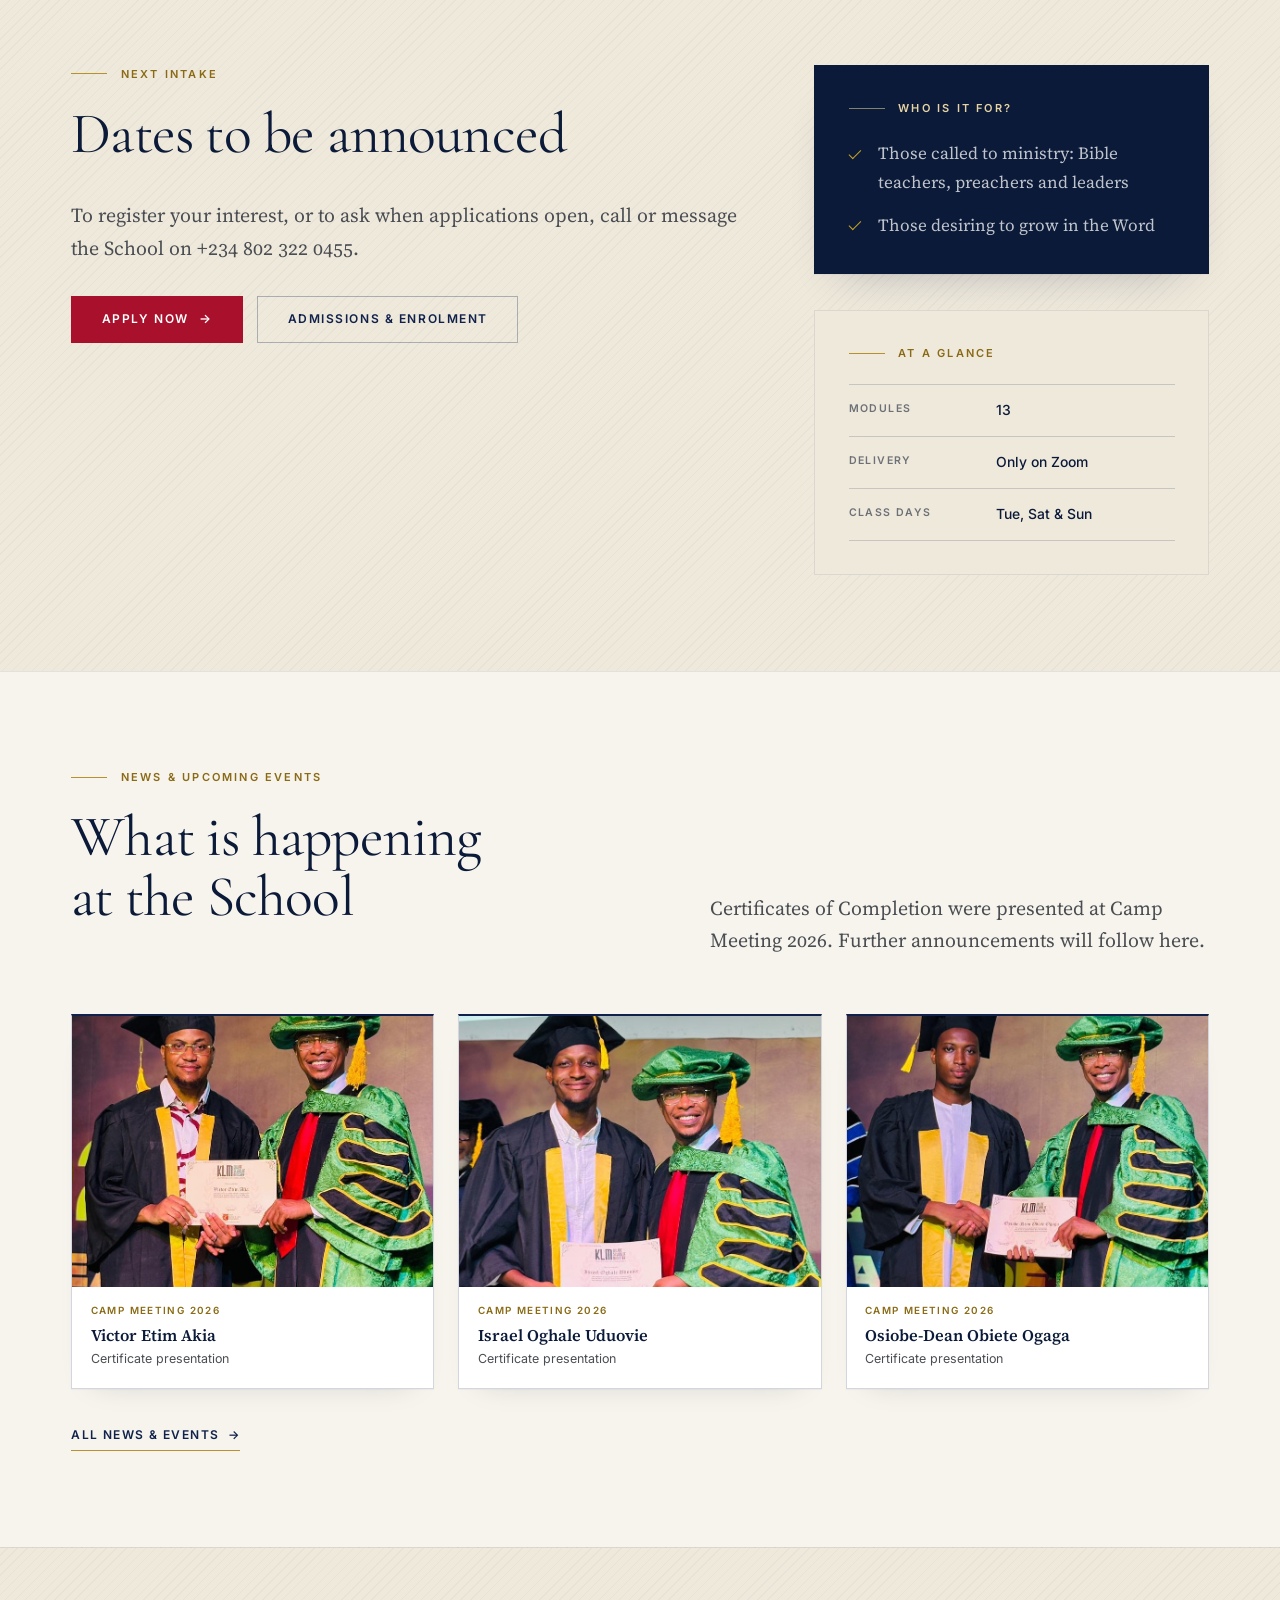
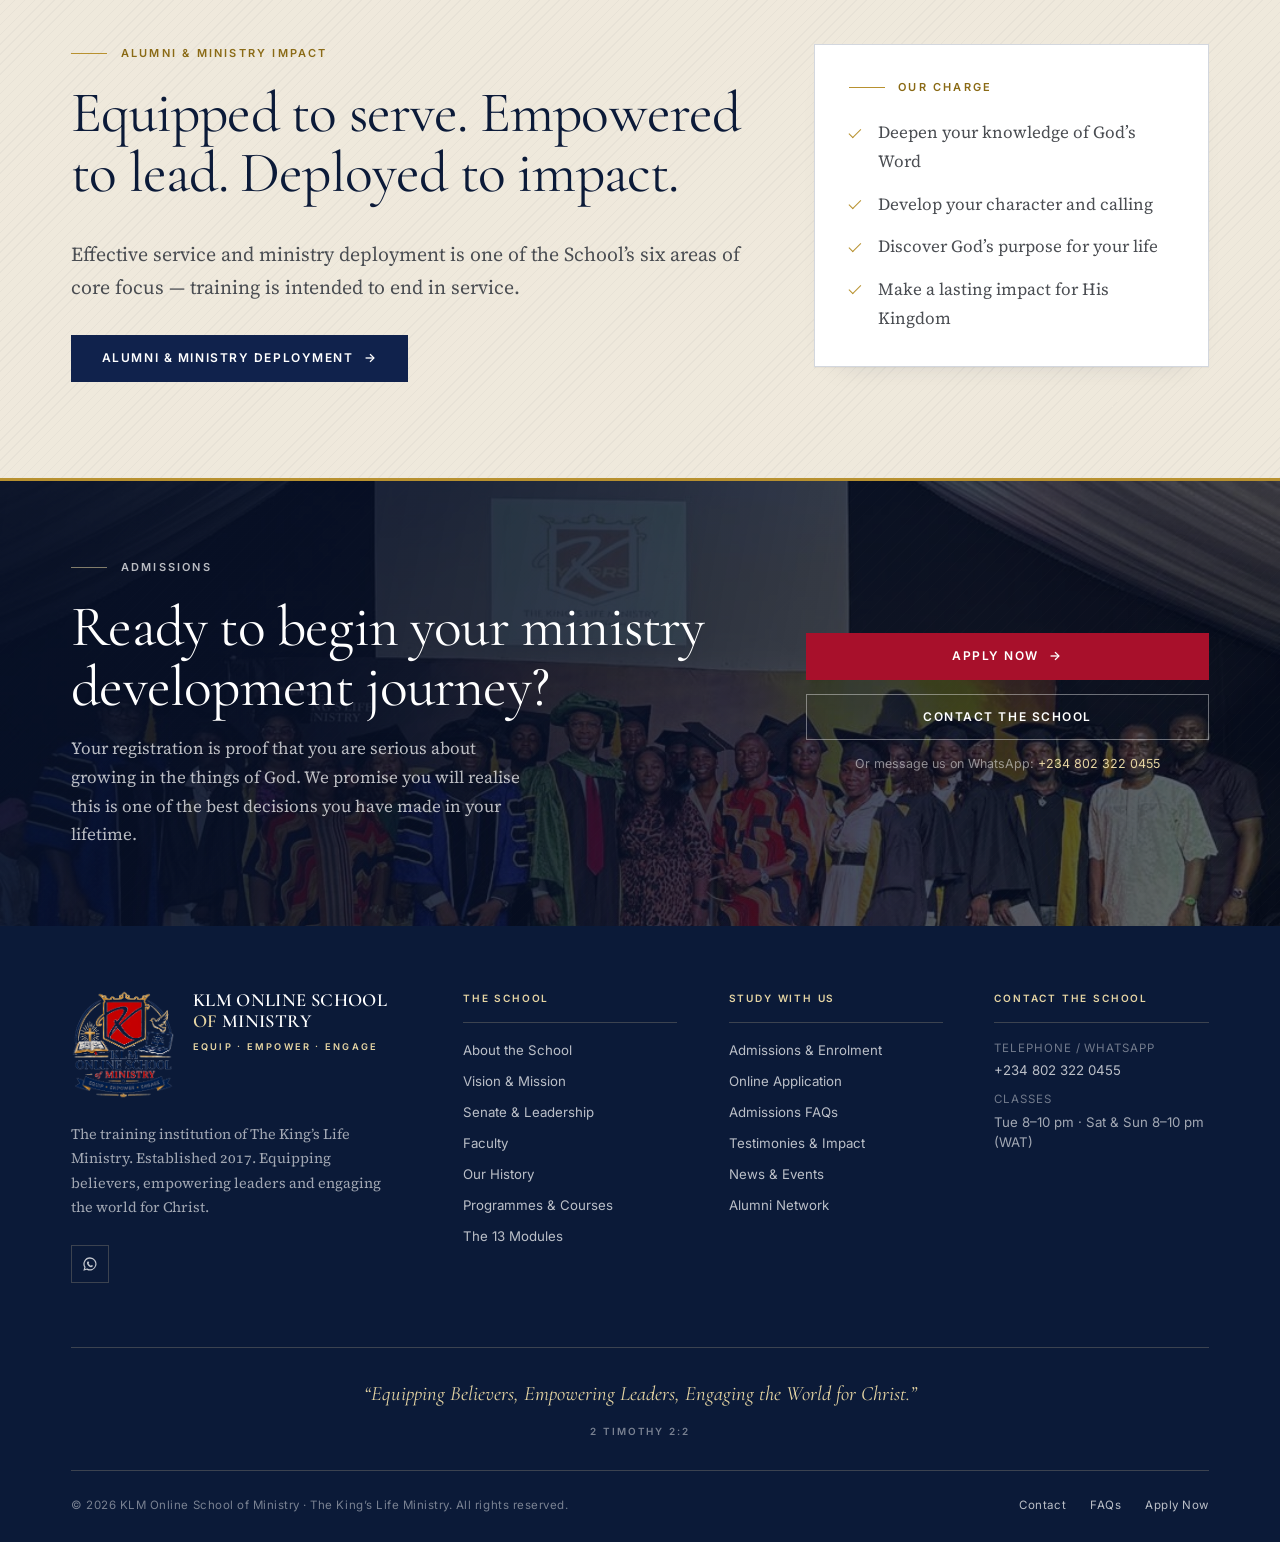
==== commit 70e627f0: "Correct Tuesday class hours to 8:00–10:00 pm WAT. Co-authored-by: Cursor <cursoragent@cursor.com>" ====
--- a/index.html
+++ b/index.html
@@ -115,7 +115,7 @@
           <p class="cohort-card__meta">Most recent cohort: the 2026 Class</p>
           <div class="cohort-card__rows">
             <div class="cohort-card__row"><span>Delivery</span><strong>Only on Zoom</strong></div>
-            <div class="cohort-card__row"><span>Tuesdays</span><strong>8:00&ndash;9:00 pm (WAT)</strong></div>
+            <div class="cohort-card__row"><span>Tuesdays</span><strong>8:00&ndash;10:00 pm (WAT)</strong></div>
             <div class="cohort-card__row"><span>Sat &amp; Sun</span><strong>8:00&ndash;10:00 pm (WAT)</strong></div>
             <div class="cohort-card__row"><span>Learning modules</span><strong>13</strong></div>
             <div class="cohort-card__row"><span>Enquiries</span><strong>+234 802 322 0455</strong></div>
@@ -252,7 +252,7 @@
             <dl class="deflist">
               <div><dt>Modules</dt><dd>13 learning modules</dd></div>
               <div><dt>Delivery</dt><dd>Classes hold only on Zoom</dd></div>
-              <div><dt>Tuesdays</dt><dd>8:00&ndash;9:00 pm (WAT)</dd></div>
+              <div><dt>Tuesdays</dt><dd>8:00&ndash;10:00 pm (WAT)</dd></div>
               <div><dt>Saturdays</dt><dd>8:00&ndash;10:00 pm (WAT)</dd></div>
               <div><dt>Sundays</dt><dd>8:00&ndash;10:00 pm (WAT)</dd></div>
             </dl>
@@ -583,7 +583,7 @@
         <p class="footer__coltitle">Contact the School</p>
         <ul class="footer__list">
           <li><span>Telephone / WhatsApp</span><a href="tel:+2348023220455">+234 802 322 0455</a></li>
-          <li><span>Classes</span>Tue 8&ndash;9 pm &middot; Sat &amp; Sun 8&ndash;10 pm (WAT)</li>
+          <li><span>Classes</span>Tue 8&ndash;10 pm &middot; Sat &amp; Sun 8&ndash;10 pm (WAT)</li>
         </ul>
       </div>
     </div>
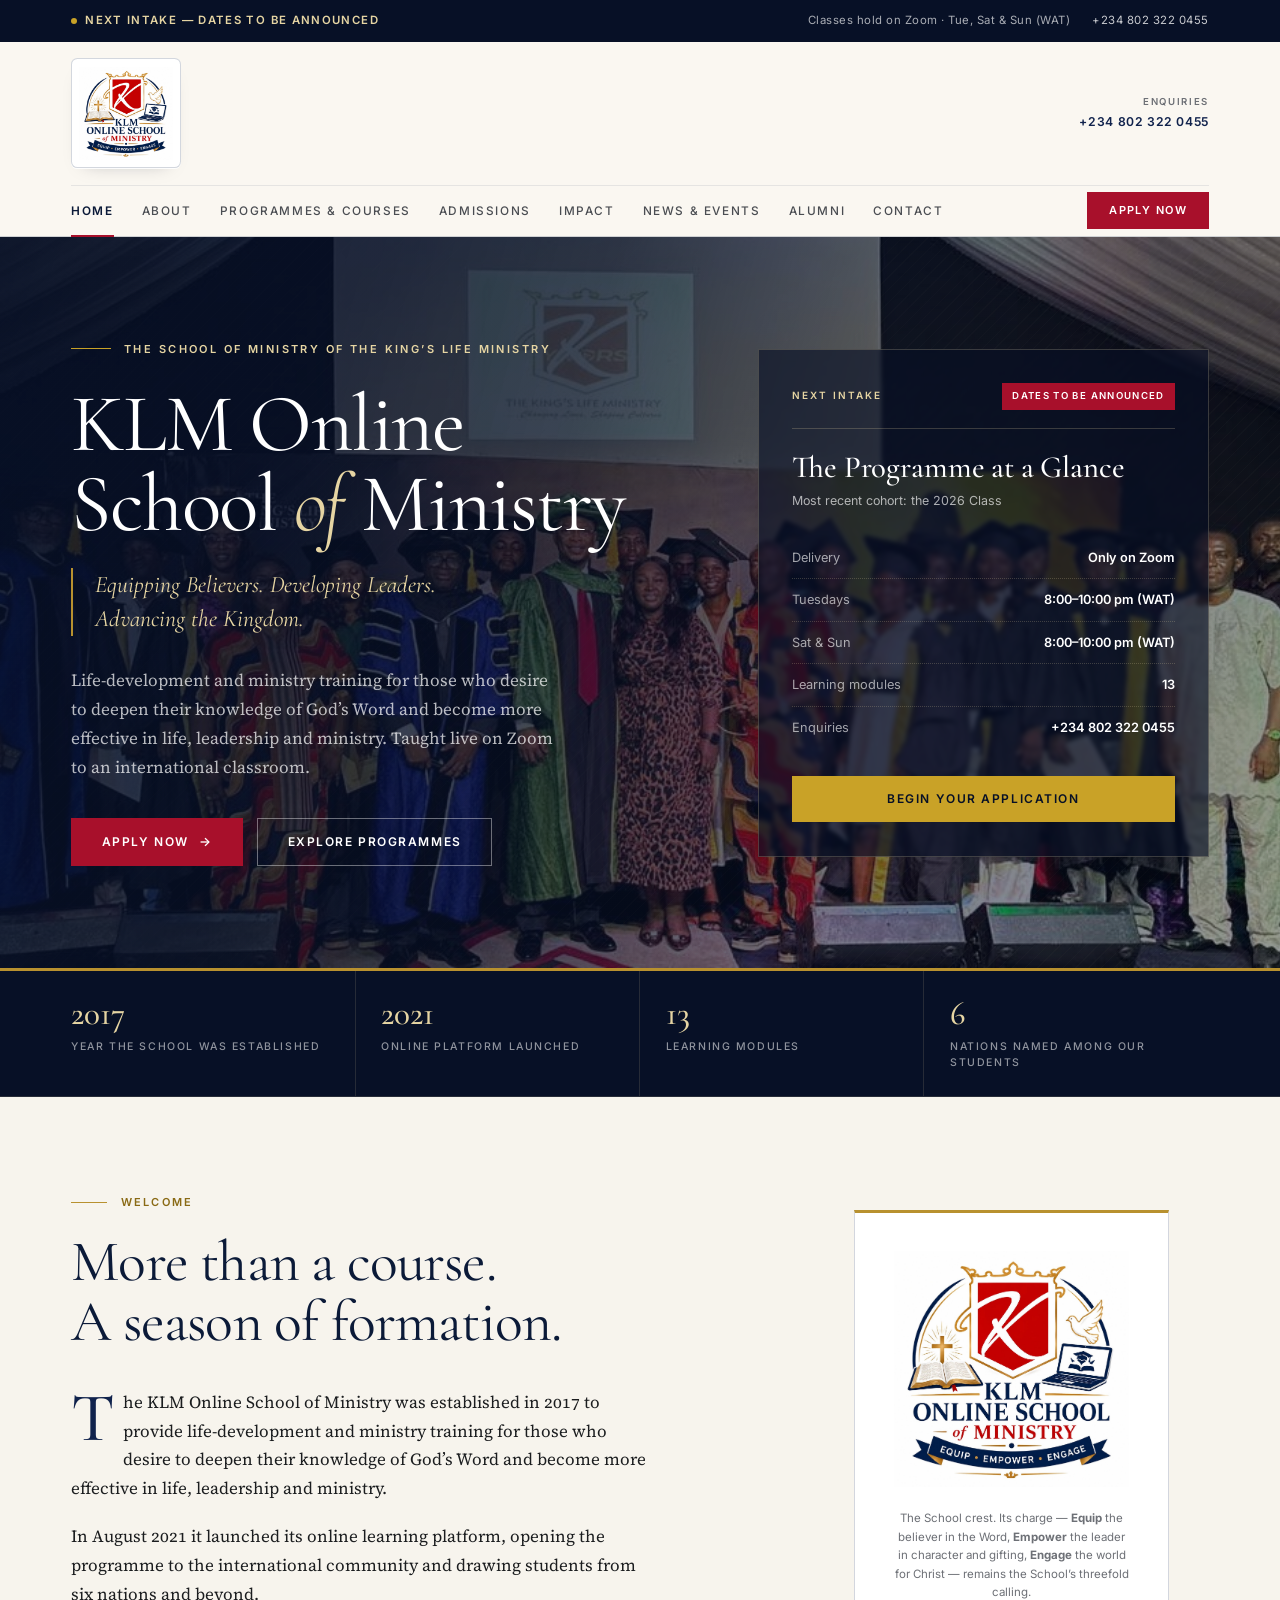
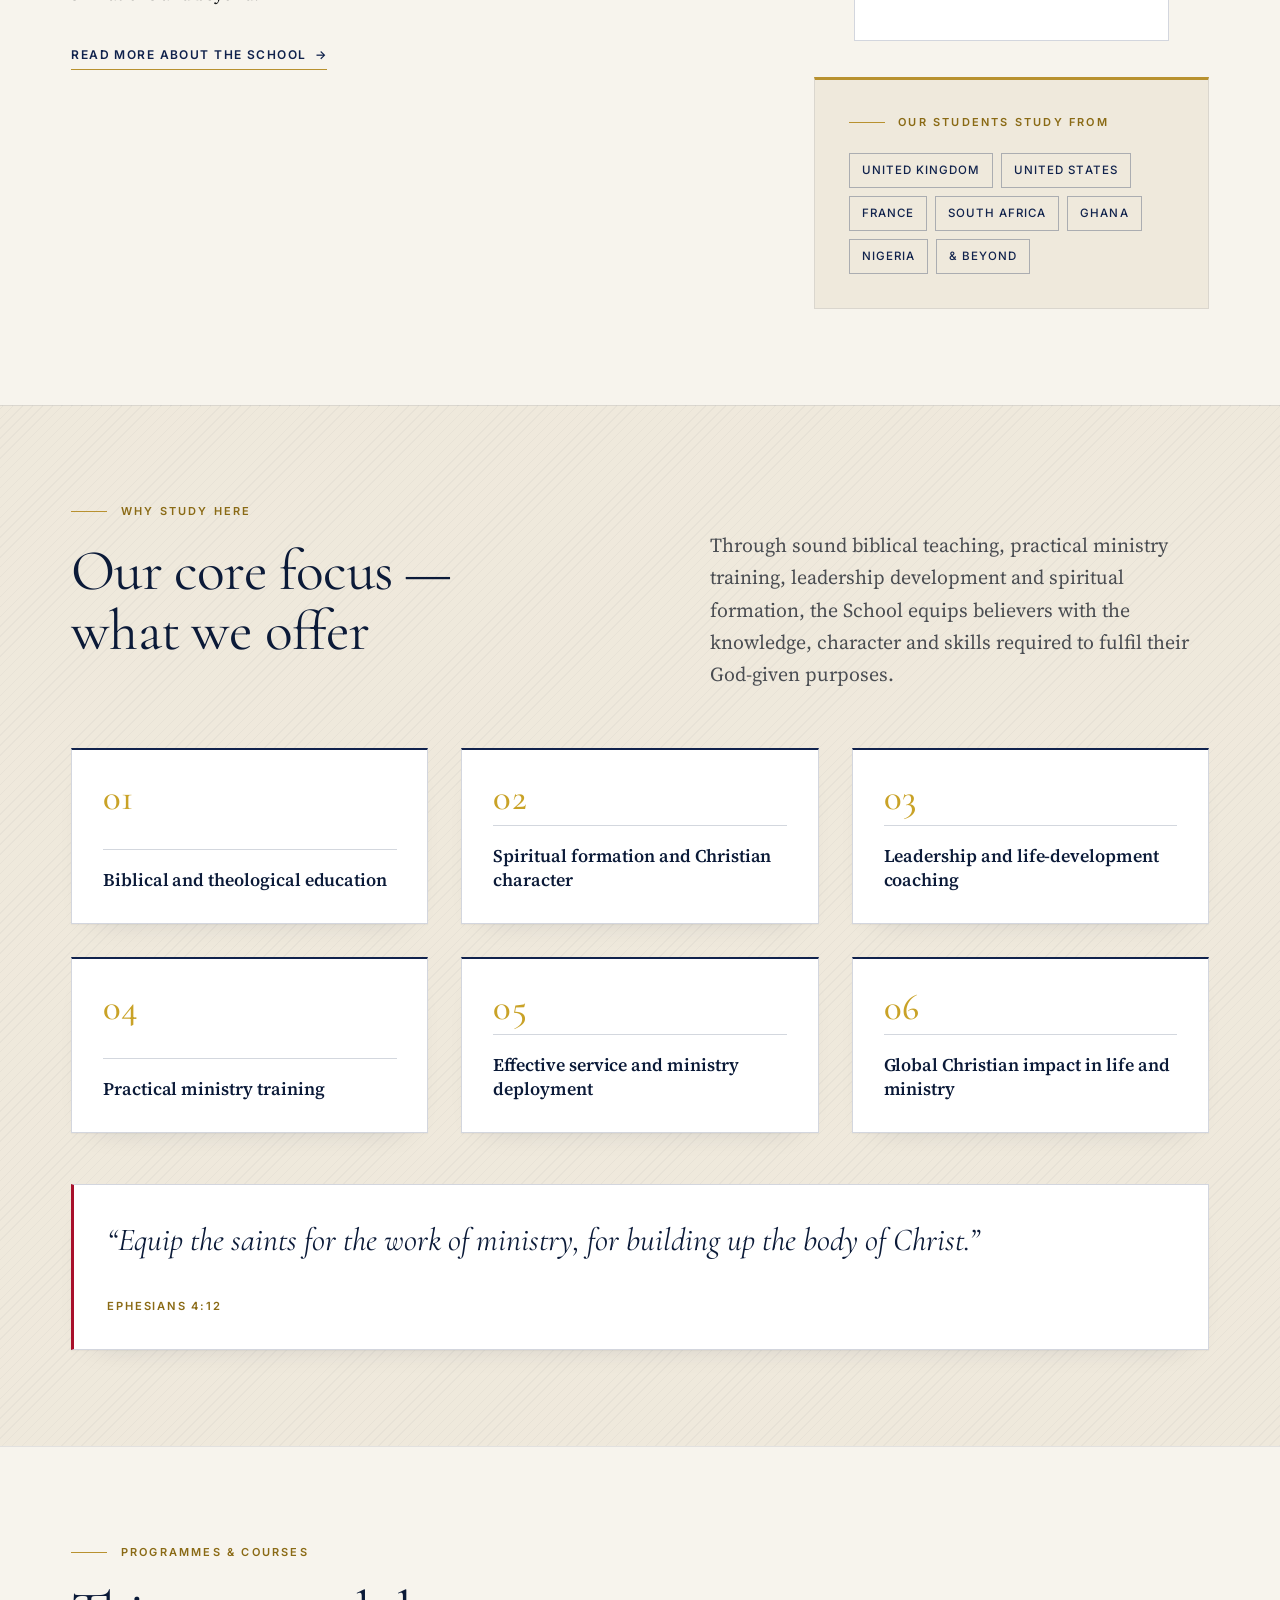
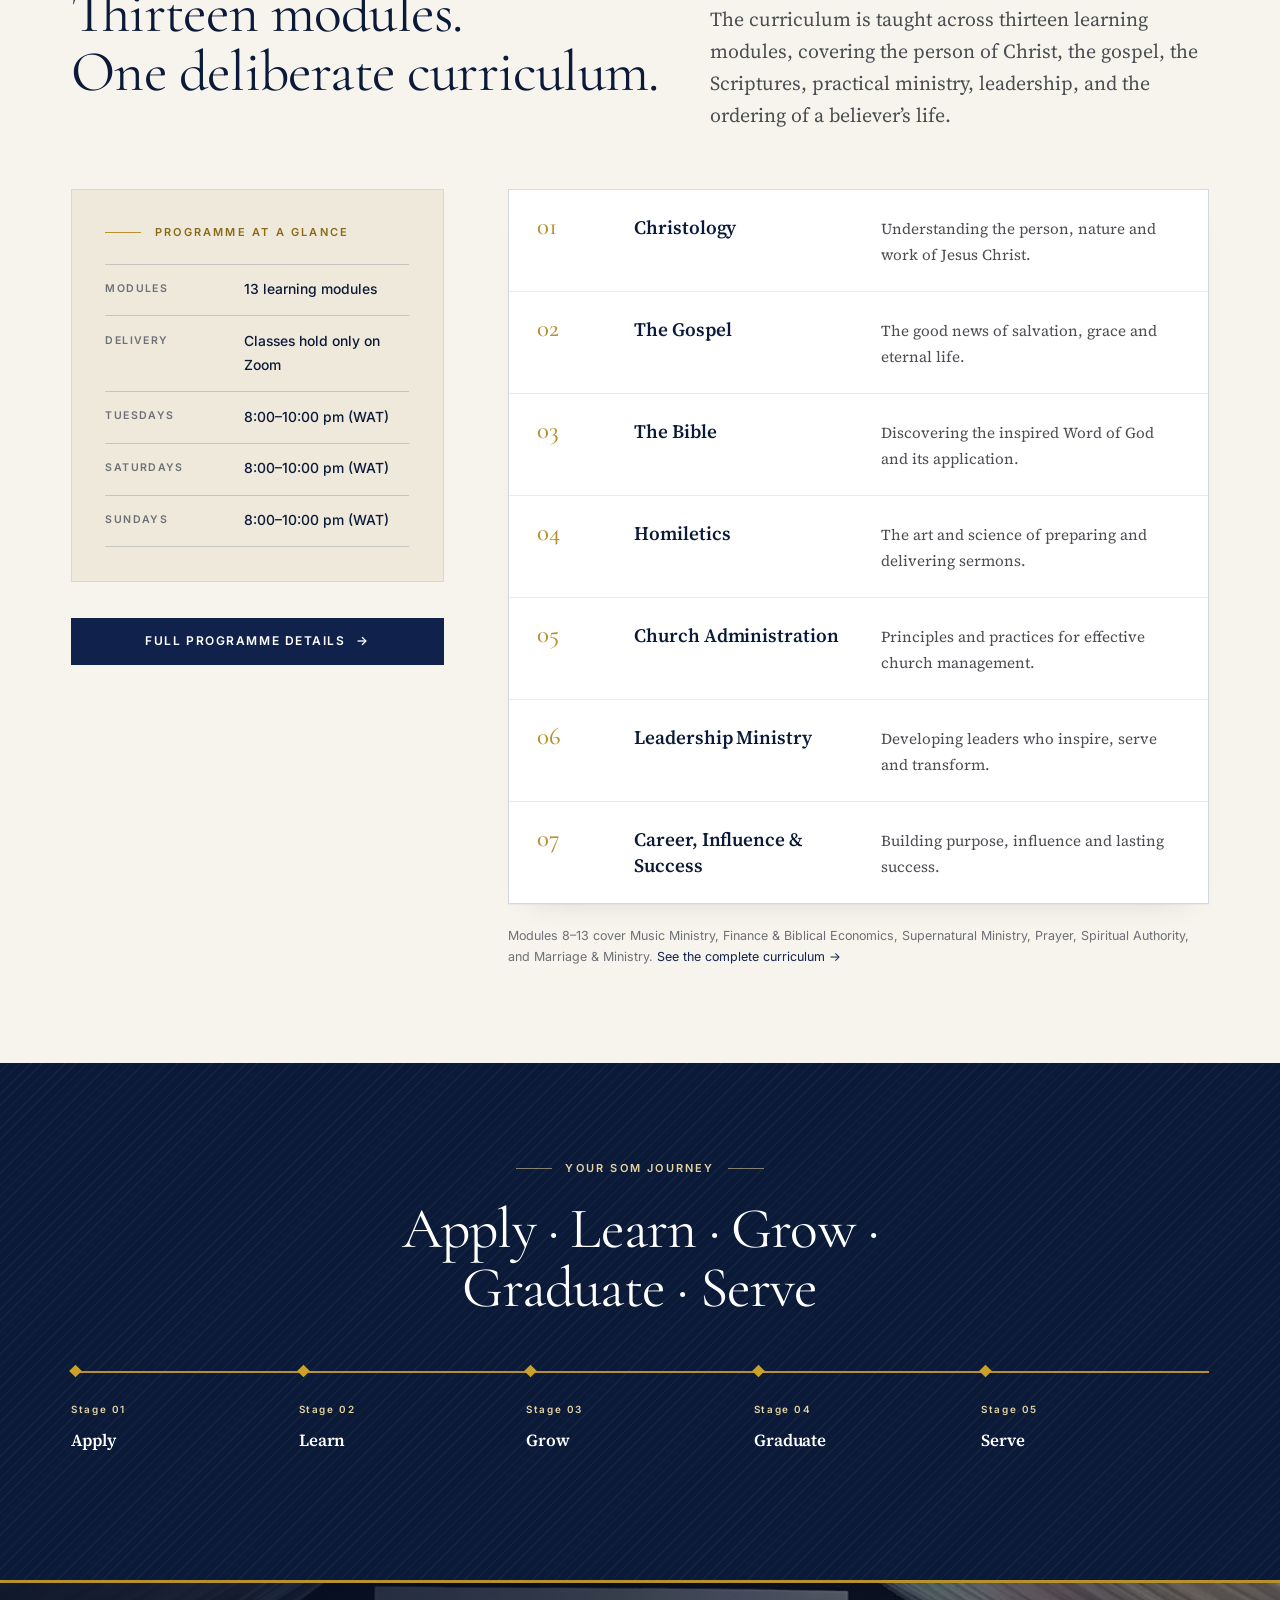
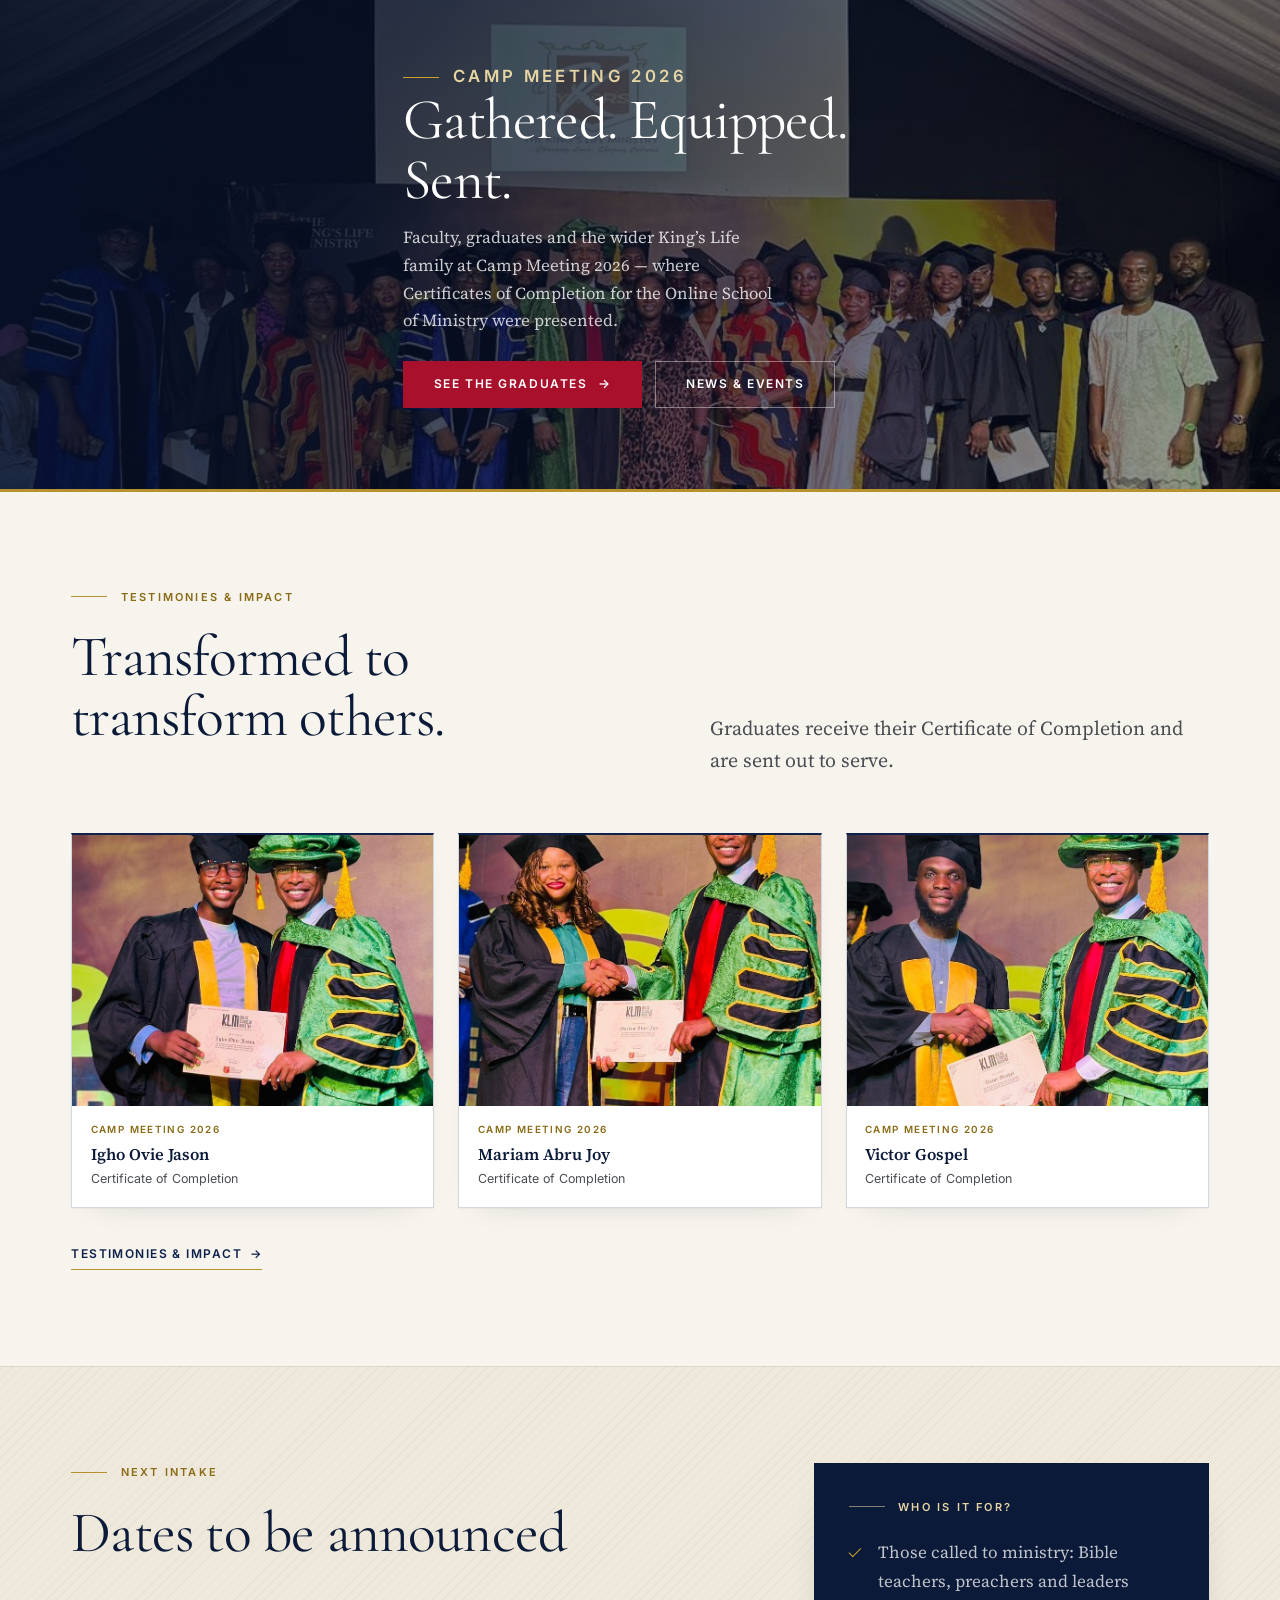
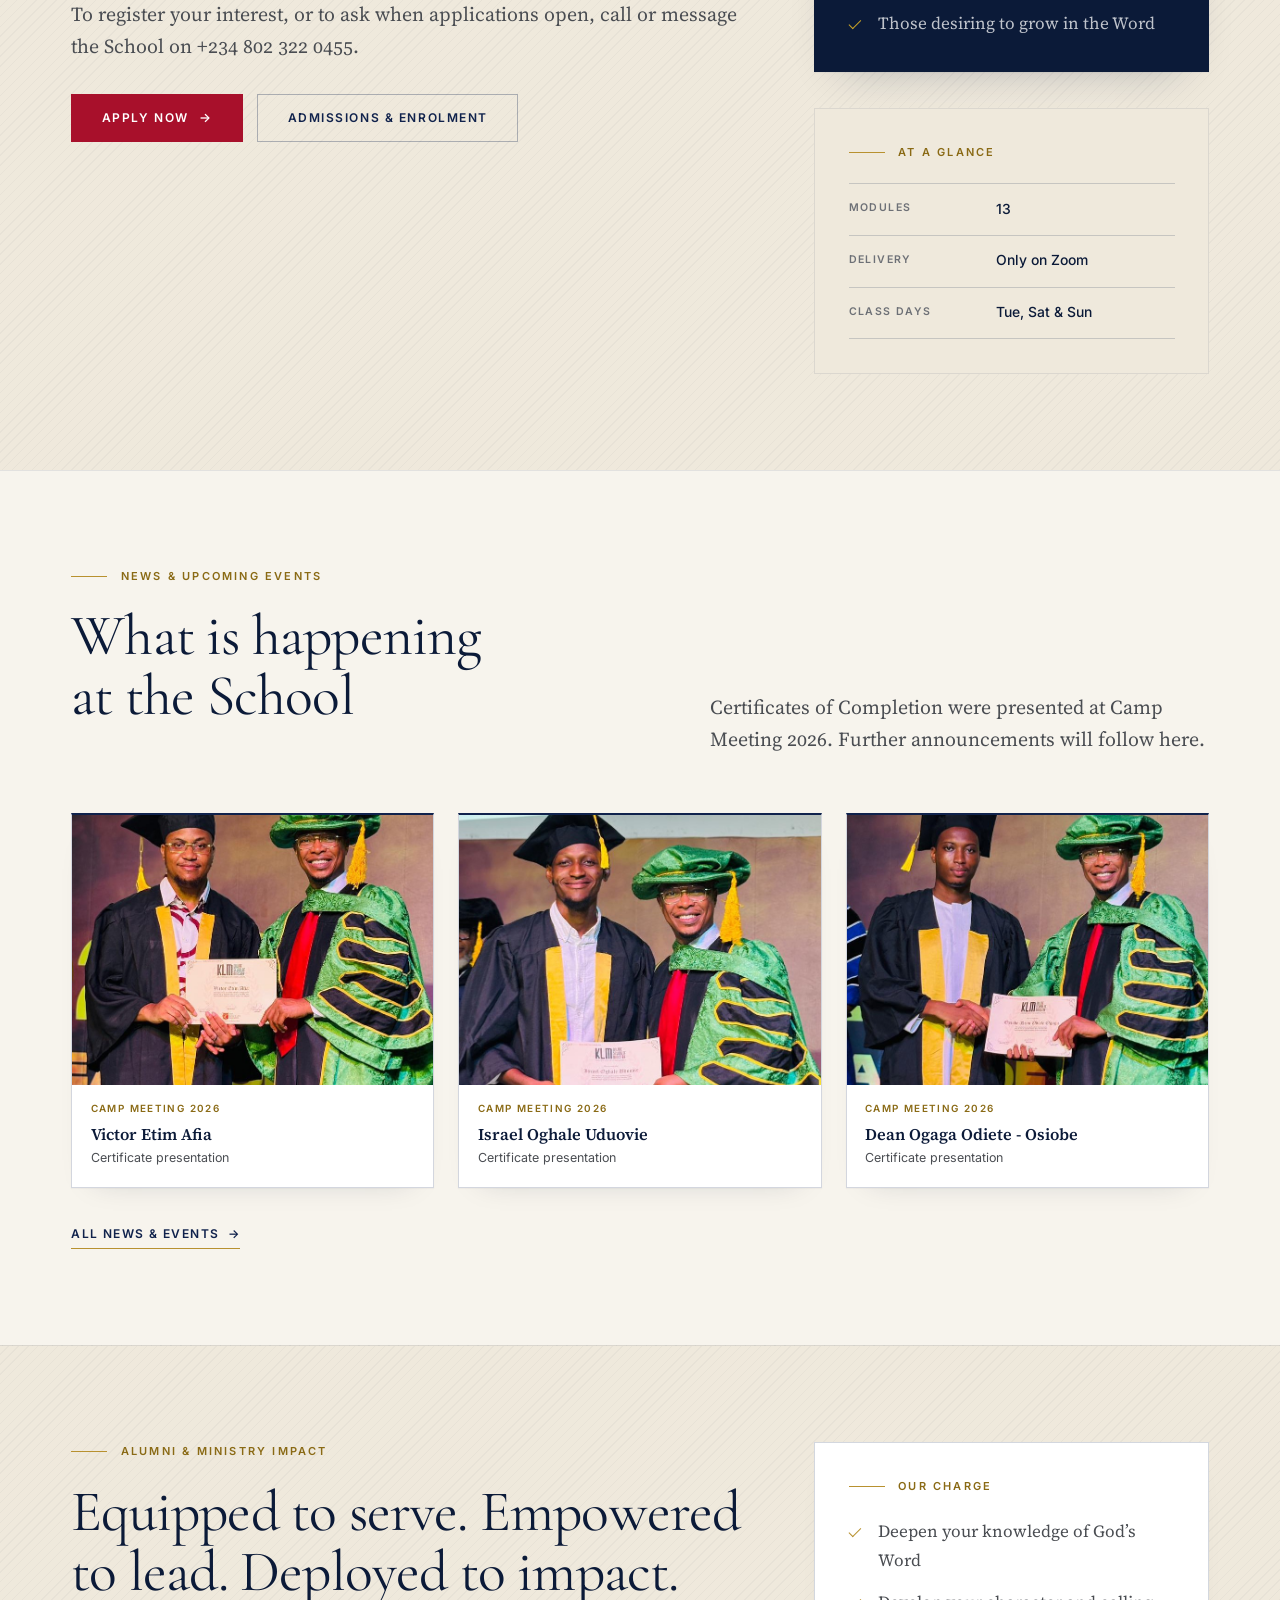
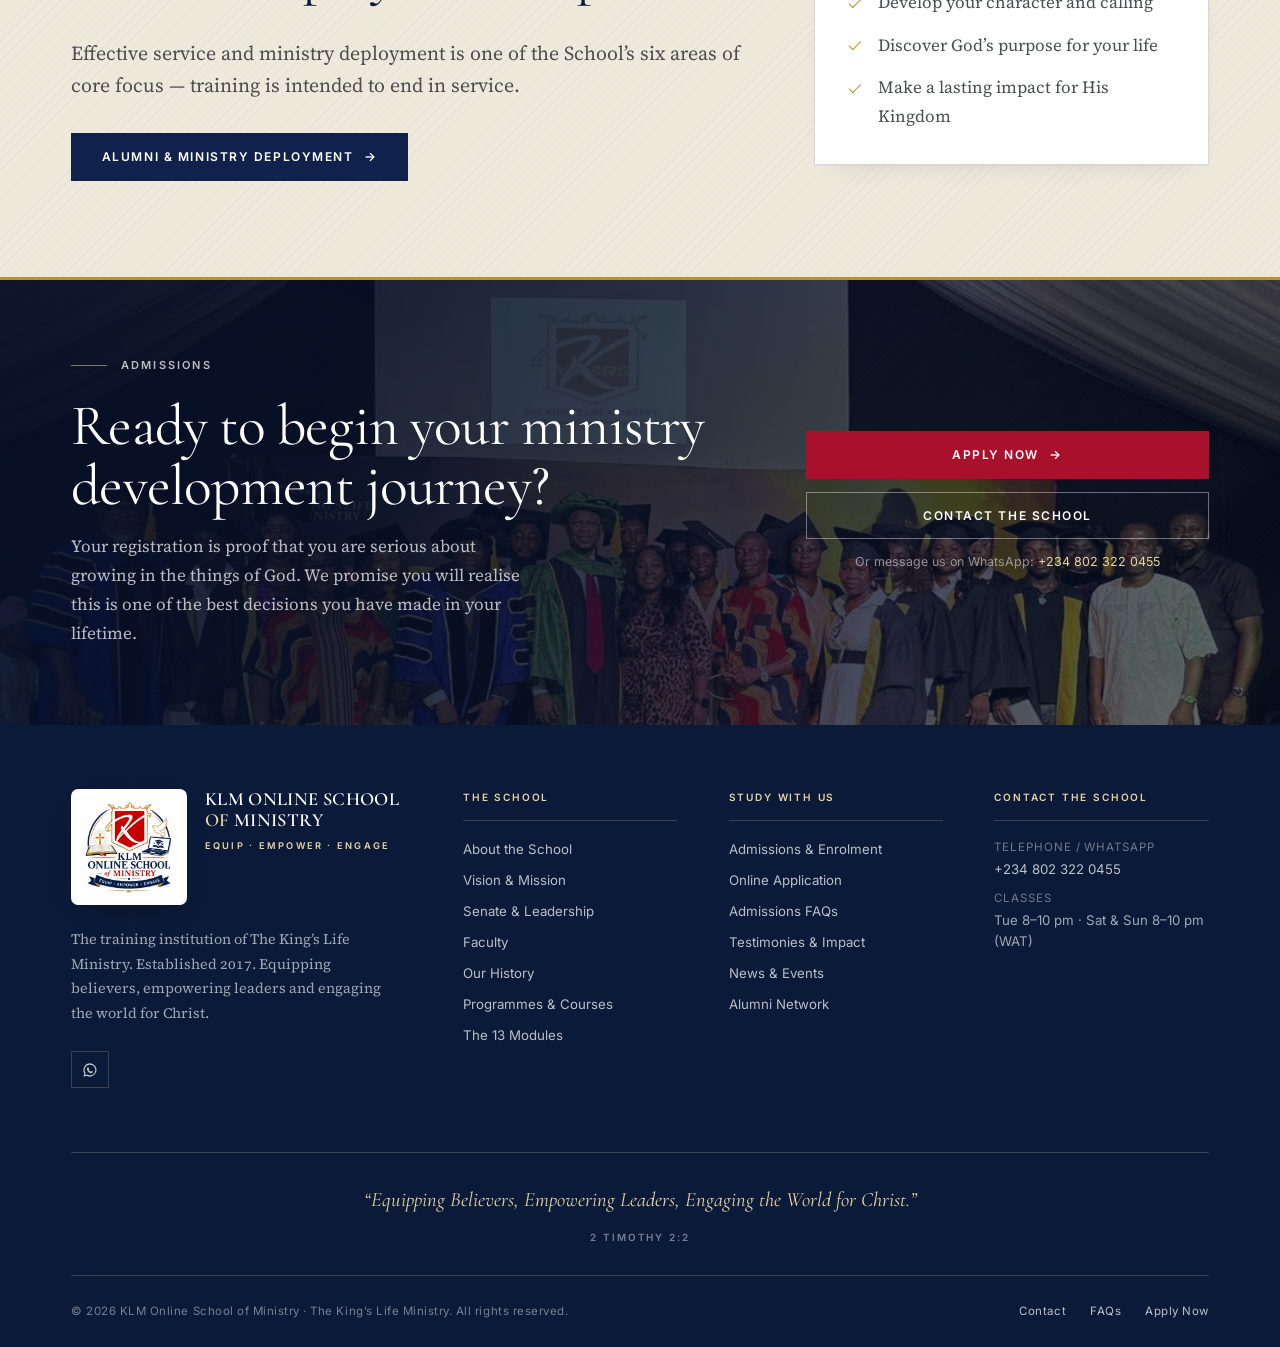
==== commit 8af8dd33: "Publish leadership messages, correct graduate names, and sharpen the School crest. Co-authored-by: C" ====
--- a/index.html
+++ b/index.html
@@ -16,7 +16,7 @@
 <link rel="preconnect" href="https://fonts.googleapis.com">
 <link rel="preconnect" href="https://fonts.gstatic.com" crossorigin>
 <link href="https://fonts.googleapis.com/css2?family=Cormorant+Garamond:ital,wght@0,400;0,500;0,600;1,300;1,400&family=Inter:wght@400;500;600&family=Source+Serif+4:ital,opsz,wght@0,8..60,300..600;1,8..60,300..600&display=swap" rel="stylesheet">
-<link rel="stylesheet" href="assets/css/main.css?v=20260918d">
+<link rel="stylesheet" href="assets/css/main.css?v=20260918f">
 <script type="application/ld+json">
 {
   "@context": "https://schema.org",
@@ -55,7 +55,7 @@
   <div class="shell">
     <div class="masthead__top">
       <a class="wordmark" href="index.html">
-        <img class="wordmark__crest" src="assets/img/crest.png" alt="KLM Online School of Ministry" width="214" height="225">
+        <img class="wordmark__crest" src="assets/img/crest.png" alt="KLM Online School of Ministry" width="1254" height="1254">
         <span class="wordmark__text">
           <span class="wordmark__name">KLM Online School <em>of</em> Ministry</span>
           <span class="wordmark__sub">Equip &middot; Empower &middot; Engage</span>
@@ -166,7 +166,7 @@
 
         <div class="stack-lg reveal" data-reveal-delay="120">
           <figure class="crest-plate">
-            <img src="assets/img/crest.png" alt="Crest of the KLM Online School of Ministry" width="428" height="450">
+            <img src="assets/img/crest.png" alt="Crest of the KLM Online School of Ministry" width="1254" height="1254">
             <figcaption>The School crest. Its charge &mdash; <strong>Equip</strong> the believer in the Word, <strong>Empower</strong> the leader in character and gifting, <strong>Engage</strong> the world for Christ &mdash; remains the School&rsquo;s threefold calling.</figcaption>
           </figure>
 
@@ -454,11 +454,11 @@
       <div class="gallery gallery--photos reveal">
         <figure class="gallery__item">
           <div class="gallery__frame">
-            <img src="assets/img/grad-victor-etim-akia.jpg" alt="Victor Etim Akia receiving his certificate at Camp Meeting 2026" width="779" height="789" loading="lazy">
+            <img src="assets/img/grad-victor-etim-afia.jpg" alt="Victor Etim Afia receiving his certificate at Camp Meeting 2026" width="779" height="789" loading="lazy">
           </div>
           <figcaption>
             <span>Camp Meeting 2026</span>
-            <strong>Victor Etim Akia</strong>
+            <strong>Victor Etim Afia</strong>
             Certificate presentation
           </figcaption>
         </figure>
@@ -474,11 +474,11 @@
         </figure>
         <figure class="gallery__item">
           <div class="gallery__frame">
-            <img src="assets/img/grad-osiobe-dean-obiete-ogaga.jpg" alt="Osiobe-Dean Obiete Ogaga receiving his certificate at Camp Meeting 2026" width="779" height="789" loading="lazy">
+            <img src="assets/img/grad-dean-ogaga-odiete-osiobe.jpg" alt="Dean Ogaga Odiete - Osiobe receiving his certificate at Camp Meeting 2026" width="779" height="789" loading="lazy">
           </div>
           <figcaption>
             <span>Camp Meeting 2026</span>
-            <strong>Osiobe-Dean Obiete Ogaga</strong>
+            <strong>Dean Ogaga Odiete - Osiobe</strong>
             Certificate presentation
           </figcaption>
         </figure>
--- a/assets/css/main.css
+++ b/assets/css/main.css
@@ -741,14 +741,22 @@
 }
 
 .wordmark__crest {
-  width: 5.75rem;
+  width: 6.85rem;
   height: auto;
   flex: none;
-  transition: width 0.25s ease;
+  padding: 0.45rem;
+  background: #fff;
+  border: 1px solid var(--line);
+  border-radius: 0.4rem;
+  box-shadow: 0 1px 0 rgba(255, 255, 255, 0.9), 0 8px 18px -14px rgba(7, 16, 38, 0.35);
+  transition: width 0.25s ease, padding 0.25s ease;
+  image-rendering: auto;
+  -webkit-font-smoothing: antialiased;
 }
 
 .masthead.is-stuck .wordmark__crest {
-  width: 4.35rem;
+  width: 5.25rem;
+  padding: 0.35rem;
 }
 
 /* Full School emblem already carries the name and motto. */
@@ -1043,14 +1051,7 @@
 }
 
 .hero__crest {
-  position: absolute;
-  inset: auto 4% 6% auto;
-  margin: 0;
-  width: min(38%, 16rem);
-  opacity: 0.14;
-  filter: none;
-  pointer-events: none;
-  z-index: 1;
+  display: none;
 }
 
 /* Cohort card */
@@ -2823,8 +2824,12 @@
 }
 
 .footer__crest {
-  width: 6.5rem;
+  width: 7.25rem;
   flex: none;
+  padding: 0.55rem;
+  background: #fff;
+  border-radius: 0.45rem;
+  box-shadow: 0 10px 24px -16px rgba(0, 0, 0, 0.55);
 }
 
 .footer__brandname {
@@ -3035,13 +3040,15 @@
   display: grid;
   place-items: center;
   padding: clamp(1.5rem, 3vw, 2.75rem);
-  background: var(--paper);
+  background: #fff;
   border: var(--rule) solid var(--line);
   border-top: 3px solid var(--gold-500);
 }
 
 .crest-plate img {
-  width: min(100%, 15rem);
+  width: min(100%, 18rem);
+  height: auto;
+  image-rendering: auto;
 }
 
 .crest-plate figcaption {
